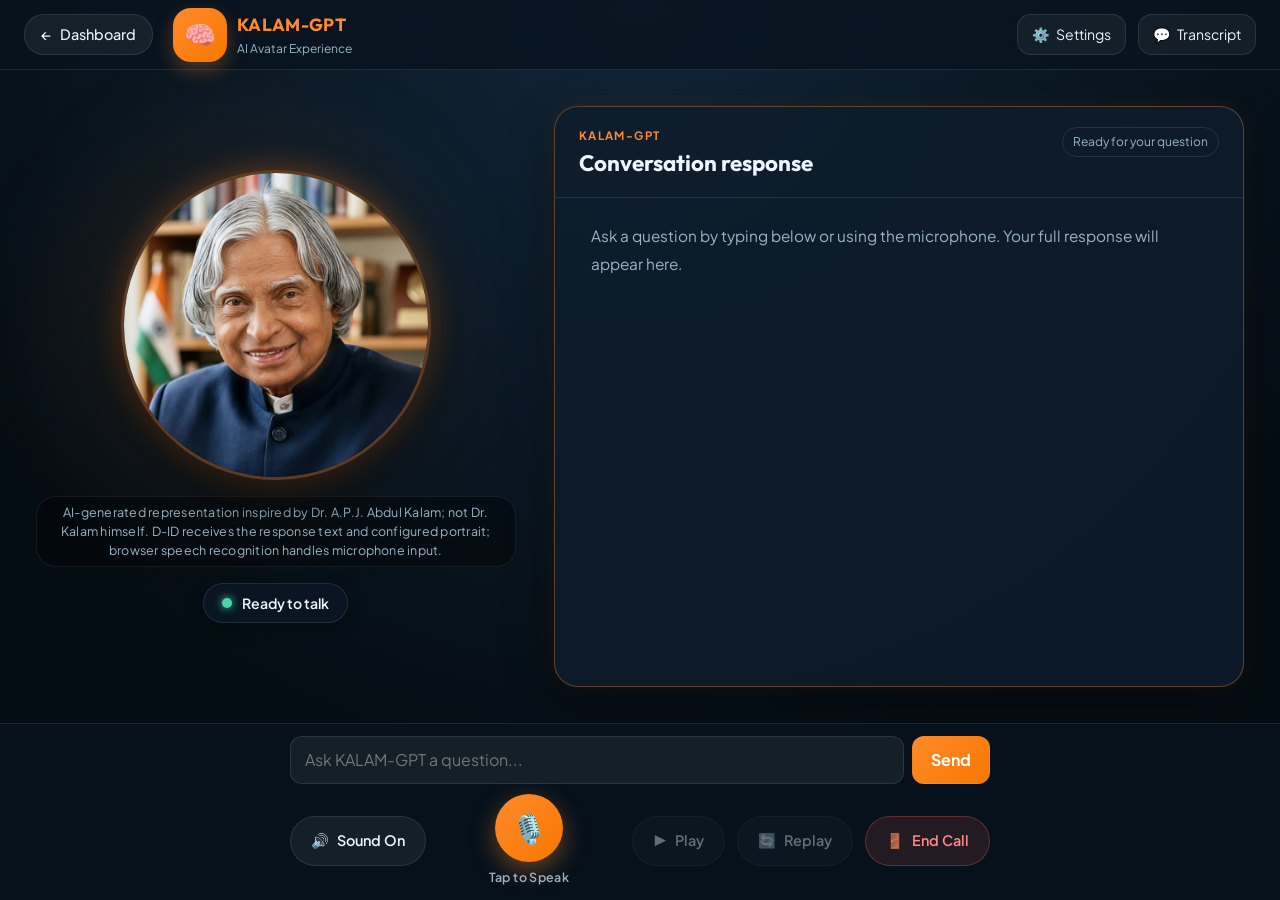
==== templates/avatar.html @ 5310a504 "added Avatar feature" ====
<!DOCTYPE html>
<html lang="en">
<head>
    <meta charset="UTF-8" />
    <meta name="viewport" content="width=device-width, initial-scale=1.0, maximum-scale=1.0, user-scalable=no" />
    <title>KALAM-GPT | AI Avatar</title>
    <link rel="stylesheet" href="/static/style.css" />
    <link rel="stylesheet" href="/static/avatar.css" />
    <link rel="preconnect" href="https://fonts.googleapis.com">
    <link rel="preconnect" href="https://fonts.gstatic.com" crossorigin>
    <link href="https://fonts.googleapis.com/css2?family=Outfit:wght@400;500;600;700;800&family=Plus+Jakarta+Sans:wght@400;500;600;700&display=swap" rel="stylesheet">
</head>
<body class="avatar-page-body">
    <div class="avatar-viewport">

        <!-- TOP BAR NAVIGATION -->
        <header class="avatar-topbar">
            <div class="topbar-left">
                <a href="/chat" class="exit-btn" id="exitAvatarBtn" title="Return to Dashboard">
                    <span class="exit-icon">←</span>
                    <span class="exit-text">Dashboard</span>
                </a>
                <div class="brand-badge">
                    <span class="brand-icon">🧠</span>
                    <div class="brand-info">
                        <span class="brand-name">KALAM-GPT</span>
                        <span class="brand-sub">AI Avatar Experience</span>
                    </div>
                </div>
            </div>

            <div class="topbar-right">
                <div class="audio-settings-dropdown">
                    <button class="icon-btn" id="settingsToggleBtn" title="Voice & Sound Settings" type="button">
                        ⚙️ <span class="btn-label">Settings</span>
                    </button>
                    <div class="settings-popover hidden" id="settingsPopover">
                        <h4>Voice & Audio Settings</h4>
                        <div class="setting-item">
                            <label for="voiceSelect">Synthetic Indian-English voice:</label>
                            <select id="voiceSelect" class="setting-select">
                                <option value="en-IN-PrabhatNeural">Prabhat · masculine</option>
                                <option value="en-IN-NeerjaNeural">Neerja · feminine</option>
                            </select>
                        </div>
                        <div class="setting-item">
                            <label for="speechRate">Speaking Speed: <span id="rateVal">0.9x</span></label>
                            <input type="range" id="speechRate" min="0.7" max="1.2" step="0.05" value="0.9" />
                        </div>
                        <p class="voice-note">Synthetic Microsoft neural voices. This is not an authentic recording or voice clone.</p>
                    </div>
                </div>
                <button class="icon-btn" id="transcriptToggleBtn" type="button" title="Toggle Live Transcript">
                    💬 <span class="btn-label">Transcript</span>
                </button>
            </div>
        </header>

        <!-- AVATAR AND RESPONSE PANELS -->
        <main class="avatar-stage">
            <div class="ambient-glow" id="ambientGlow"></div>

            <section class="avatar-column" aria-label="AI avatar and playback controls">
                <div class="avatar-wrapper" id="avatarWrapper">
                    <div class="avatar-ring-container">
                        <div class="avatar-pulse-ring ring-1"></div>
                        <div class="avatar-pulse-ring ring-2"></div>
                        <div class="avatar-pulse-ring ring-3"></div>
                    </div>

                    <div class="avatar-portrait-frame" id="avatarFrame">
                        <img src="/static/images/avatar_kalam.jpeg" alt="AI-generated representation inspired by Dr. A.P.J. Abdul Kalam" id="avatarImg" class="avatar-image" />
                        <video id="avatarIdleVideo" class="avatar-video" playsinline preload="none" loop muted hidden poster="/static/images/avatar_kalam.jpeg" data-idle-video-url="{{ idle_video_url }}"></video>
                        <video id="avatarVideo" class="avatar-video" playsinline preload="none" hidden aria-label="AI-generated talking avatar video"></video>
                    </div>

                    <div class="avatar-disclaimer">
                        <span>AI-generated representation inspired by Dr. A.P.J. Abdul Kalam; not Dr. Kalam himself. D-ID receives the response text and configured portrait; browser speech recognition handles microphone input.</span>
                    </div>
                </div>

                <div class="status-chip avatar-status" id="avatarStatusChip">
                    <span class="status-dot idle"></span>
                    <span class="status-text" id="statusText" aria-live="polite">Ready to talk</span>
                </div>
            </section>

            <section class="response-panel" aria-labelledby="responseHeading">
                <header class="response-header">
                    <div>
                        <span class="response-eyebrow">KALAM-GPT</span>
                        <h1 id="responseHeading">Conversation response</h1>
                    </div>
                    <span class="response-state" id="responseState" aria-live="polite">Ready for your question</span>
                </header>
                <div class="response-content" id="responseContent" tabindex="0" aria-label="Latest KALAM-GPT response">
                    <p class="response-placeholder" id="responsePlaceholder">Ask a question by typing below or using the microphone. Your full response will appear here.</p>
                    <div class="response-copy" id="responseText" hidden></div>
                </div>
                <div class="subtitle-overlay hidden" id="subtitleOverlay" role="status">
                    <div class="subtitle-box" id="subtitleBox"></div>
                </div>
            </section>

            <!-- LIVE TRANSCRIPT PANEL (Collapsible) -->
            <aside class="transcript-panel hidden" id="transcriptPanel">
                <div class="transcript-header">
                    <h3>Conversation Transcript</h3>
                    <button class="close-panel-btn" id="closeTranscriptBtn" type="button">✕</button>
                </div>
                <div class="transcript-body" id="transcriptBody">
                    <div class="transcript-empty" id="transcriptEmpty">
                        <p>Type or speak to KALAM-GPT. Replies are generated by its existing knowledge-grounded assistant.</p>
                    </div>
                </div>
            </aside>

        </main>

        <!-- BOTTOM CONTROLS BAR -->
        <footer class="avatar-controls">
            <form class="avatar-text-form" id="avatarTextForm">
                <label class="visually-hidden" for="avatarTextInput">Type a message for KALAM-GPT</label>
                <input id="avatarTextInput" type="text" maxlength="5000" autocomplete="off" placeholder="Ask KALAM-GPT a question..." />
                <button class="avatar-text-send" id="avatarTextSendBtn" type="submit">Send</button>
            </form>
            <div class="controls-inner">

                <!-- Left control item -->
                <button class="ctrl-btn secondary" id="muteAudioBtn" type="button" title="Mute/Unmute Audio">
                    <span class="ctrl-icon" id="muteIcon">🔊</span>
                    <span class="ctrl-text" id="muteText">Sound On</span>
                </button>

                <!-- Center Microphone CTA -->
                <div class="mic-cta-wrap">
                    <button class="mic-main-btn" id="avatarMicBtn" type="button" aria-label="Toggle Microphone Listening">
                        <div class="mic-icon-inner" id="micIconInner">🎙️</div>
                        <div class="mic-ripple"></div>
                    </button>
                    <span class="mic-hint" id="micHint">Tap to Speak</span>
                </div>

                <!-- Right control items -->
                <div class="right-ctrls">
                    <button class="ctrl-btn secondary" id="playPauseBtn" type="button" title="Pause or resume the avatar" disabled>
                        <span class="ctrl-icon" id="playPauseIcon">▶</span>
                        <span class="ctrl-text" id="playPauseText">Play</span>
                    </button>
                    <button class="ctrl-btn secondary" id="replayBtn" type="button" title="Replay Last Answer" disabled>
                        <span class="ctrl-icon">🔄</span>
                        <span class="ctrl-text">Replay</span>
                    </button>
                    <button class="ctrl-btn danger" id="endSessionBtn" type="button" title="End Conversation">
                        <span class="ctrl-icon">🚪</span>
                        <span class="ctrl-text">End Call</span>
                    </button>
                </div>

            </div>
        </footer>

    </div>

    <script src="/static/avatar.js"></script>
</body>
</html>
---- static/style.css ----
:root {
    --bg: #08141f;
    --panel: rgba(12, 23, 31, 0.96);
    --panel-soft: #122735;
    --surface: #0d1f2d;
    --surface-strong: #163448;
    --white: #edf6ff;
    --muted: #9bb4c5;
    --line: rgba(255, 255, 255, 0.09);
    --brand: #ff8a2c;
    --brand-dark: #f77700;
    --brand-soft: rgba(255, 138, 44, 0.14);
    --success: #48d5a9;
    --danger: #ff5d5d;
    --shadow: 0 18px 40px rgba(0, 0, 0, 0.32);
    --font-heading: 'Outfit', 'Segoe UI', Tahoma, sans-serif;
    --font-body: 'Inter', 'Segoe UI', Tahoma, sans-serif;
}

* {
    box-sizing: border-box;
    margin: 0;
    padding: 0;
}

html {
    scroll-behavior: smooth;
}

body {
    min-height: 100vh;
    background: radial-gradient(circle at top, #102333, var(--bg) 45%);
    color: var(--white);
    font-family: var(--font-body);
    line-height: 1.6;
}

button, input, textarea {
    font: inherit;
}

button {
    cursor: pointer;
}

.hidden {
    display: none !important;
}

/* ============================================================
   AUTH PAGES (LOGIN, SIGNUP, OTP)
   ============================================================ */
.auth-page {
    display: grid;
    place-items: center;
    min-height: 100vh;
    padding: 32px 16px;
    background: radial-gradient(circle at center, #102538 0%, var(--bg) 70%);
}

.auth-card {
    width: min(100%, 450px);
    background: rgba(10, 18, 25, 0.9);
    border: 1px solid var(--line);
    border-radius: 28px;
    padding: 32px;
    box-shadow: var(--shadow);
    backdrop-filter: blur(12px);
}

.otp-card {
    width: min(100%, 480px);
}

.brand-wrap {
    display: flex;
    align-items: center;
    gap: 16px;
    margin-bottom: 24px;
}

.brand-icon {
    display: grid;
    place-items: center;
    width: 54px;
    height: 54px;
    border-radius: 18px;
    background: linear-gradient(135deg, var(--brand), var(--brand-dark));
    font-size: 1.8rem;
    box-shadow: 0 8px 20px rgba(255, 138, 44, 0.3);
}

.brand-wrap h1 {
    margin: 0;
    font-family: var(--font-heading);
    font-size: 1.75rem;
    font-weight: 700;
}

.brand-wrap p {
    margin: 4px 0 0;
    color: var(--muted);
    font-size: 0.9rem;
}

.target-email {
    margin-top: 6px;
    color: var(--brand);
    font-weight: 600;
    font-size: 0.95rem;
    word-break: break-all;
}

.auth-form {
    display: flex;
    flex-direction: column;
    gap: 16px;
}

.auth-form label {
    display: flex;
    flex-direction: column;
    gap: 8px;
    color: var(--muted);
    font-size: 0.9rem;
}

.auth-form input[type="text"],
.auth-form input[type="email"],
.auth-form input[type="password"] {
    border: 1px solid var(--line);
    background: rgba(255, 255, 255, 0.03);
    border-radius: 14px;
    min-height: 48px;
    padding: 12px 16px;
    color: var(--white);
    outline: none;
    transition: border-color 0.2s;
}

.auth-form input:focus {
    border-color: var(--brand);
}

.primary-btn, .ghost-btn, .tap-chat-btn, .mic-btn, .primary-pill-btn, .ghost-pill-btn {
    border: none;
    border-radius: 14px;
    transition: transform 0.2s ease, filter 0.2s ease, background 0.2s ease;
}

.primary-btn {
    min-height: 50px;
    background: linear-gradient(135deg, var(--brand), var(--brand-dark));
    color: white;
    font-weight: 700;
    padding: 0 20px;
    font-size: 1rem;
    box-shadow: 0 6px 18px rgba(255, 138, 44, 0.25);
}

.primary-btn:hover:not(:disabled) {
    transform: translateY(-1px);
    filter: brightness(1.05);
}

.primary-btn:disabled {
    opacity: 0.6;
    cursor: not-allowed;
}

.ghost-btn {
    background: rgba(255, 255, 255, 0.04);
    color: var(--white);
    padding: 10px 14px;
    border: 1px solid var(--line);
}

.ghost-btn:hover {
    background: rgba(255, 255, 255, 0.08);
}

.remember-row {
    display: flex;
    align-items: center;
    justify-content: space-between;
}

.checkbox-row {
    display: flex;
    align-items: center;
    gap: 8px;
    color: var(--muted);
    flex-direction: row !important;
}

.form-message {
    min-height: 22px;
    margin: 8px 0;
    font-size: 0.9rem;
    text-align: center;
}

.form-message.error {
    color: #ff8a8a;
}

.form-message.success {
    color: var(--success);
}

.auth-link {
    color: var(--muted);
    margin-top: 20px;
    text-align: center;
    font-size: 0.92rem;
}

.auth-link a {
    color: #ffbe82;
    text-decoration: none;
}

/* OTP 6-Box Row */
.otp-inputs-row {
    display: flex;
    justify-content: space-between;
    gap: 10px;
    margin: 12px 0 6px;
}

.otp-box {
    width: 52px;
    height: 60px;
    text-align: center;
    font-size: 1.6rem;
    font-weight: 800;
    border-radius: 14px;
    border: 1px solid rgba(255, 138, 44, 0.35);
    background: rgba(5, 14, 20, 0.9);
    color: var(--white);
    outline: none;
    transition: all 0.2s ease;
}

.otp-box:focus {
    border-color: var(--brand);
    box-shadow: 0 0 12px rgba(255, 138, 44, 0.4);
    transform: scale(1.04);
}

.otp-timer-wrap {
    text-align: center;
    font-size: 0.9rem;
    color: var(--muted);
    margin-top: 4px;
}

.otp-timer-wrap strong {
    color: var(--brand);
    font-family: monospace;
    font-size: 1.05rem;
}

.resend-row {
    display: flex;
    align-items: center;
    justify-content: center;
    gap: 10px;
    font-size: 0.88rem;
    color: var(--muted);
    margin-top: 8px;
}

.resend-btn {
    padding: 6px 12px;
    border-radius: 10px;
    font-size: 0.85rem;
}


/* ============================================================
   CHAT APPLICATION LAYOUT (FIXED VIEWPORT 100vh)
   ============================================================ */
.dashboard-page {
    padding: 16px;
    height: 100vh;
    overflow: hidden;
}

.app-shell {
    display: grid;
    grid-template-columns: 320px minmax(0, 1fr);
    height: calc(100vh - 32px);
    max-width: 1600px;
    margin: 0 auto;
    border-radius: 24px;
    overflow: hidden;
    background: rgba(5, 14, 20, 0.92);
    border: 1px solid var(--line);
    box-shadow: var(--shadow);
}

.sidebar {
    background: linear-gradient(180deg, rgba(13, 25, 35, 1), rgba(10, 18, 24, 1));
    border-right: 1px solid var(--line);
    display: flex;
    flex-direction: column;
    padding: 20px 16px 16px;
    height: 100%;
    overflow: hidden;
}

.brand-row {
    display: flex;
    align-items: center;
    gap: 12px;
    padding: 4px 4px 18px;
}

.brand-row h2 {
    margin: 0;
    font-family: var(--font-heading);
    font-size: 1.25rem;
}

.tap-chat-btn {
    background: linear-gradient(135deg, var(--brand), var(--brand-dark));
    color: white;
    padding: 14px 16px;
    margin-bottom: 10px;
    font-weight: 700;
    font-size: 1rem;
    box-shadow: 0 4px 14px rgba(255, 138, 44, 0.2);
}

.new-chat-btn {
    margin-bottom: 16px;
    width: 100%;
}

.search-box {
    margin-bottom: 14px;
}

.search-box input {
    width: 100%;
    min-height: 42px;
    border-radius: 12px;
    border: 1px solid var(--line);
    background: rgba(255, 255, 255, 0.03);
    color: var(--white);
    padding: 0 14px;
}

.conversation-list {
    flex: 1;
    overflow-y: auto;
    display: flex;
    flex-direction: column;
    gap: 8px;
    padding-right: 4px;
}

.conversation-item {
    display: flex;
    align-items: center;
    justify-content: space-between;
    gap: 8px;
    width: 100%;
    background: rgba(255, 255, 255, 0.02);
    border: 1px solid transparent;
    color: var(--white);
    border-radius: 12px;
    padding: 10px 12px;
    text-align: left;
    transition: background 0.2s, border-color 0.2s;
}

.conversation-item:hover {
    background: rgba(255, 255, 255, 0.05);
}

.conversation-item.active {
    background: var(--brand-soft);
    border-color: rgba(255, 138, 44, 0.35);
}

.conversation-title {
    white-space: nowrap;
    overflow: hidden;
    text-overflow: ellipsis;
    flex: 1;
    font-weight: 500;
    font-size: 0.92rem;
    background: transparent;
    border: none;
    color: var(--white);
    text-align: left;
}

.conversation-menu {
    background: transparent;
    border: 0;
    color: var(--muted);
    font-size: 1.2rem;
    padding: 2px 6px;
}

.sidebar-footer {
    border-top: 1px solid var(--line);
    padding-top: 14px;
    margin-top: 10px;
    display: flex;
    flex-direction: column;
    gap: 10px;
}

.user-chip {
    padding: 10px 12px;
    border-radius: 12px;
    background: rgba(255, 255, 255, 0.03);
    color: var(--muted);
    font-size: 0.88rem;
}

/* Main Chat Panel */
.chat-panel {
    display: flex;
    flex-direction: column;
    height: 100%;
    min-width: 0;
    background: rgba(12, 18, 23, 0.85);
    position: relative;
    overflow: hidden;
}

.chat-header {
    flex-shrink: 0;
    display: flex;
    align-items: center;
    justify-content: space-between;
    gap: 16px;
    padding: 20px 24px 16px;
    border-bottom: 1px solid var(--line);
    background: rgba(8, 14, 20, 0.6);
}

.eyebrow {
    color: var(--brand);
    text-transform: uppercase;
    letter-spacing: 0.1em;
    font-size: 0.75rem;
    font-weight: 700;
    margin-bottom: 4px;
}

.chat-header h1 {
    margin: 0;
    font-family: var(--font-heading);
    font-size: clamp(1.2rem, 1.8vw, 1.5rem);
    font-weight: 700;
}

/* Chat Scrollable Window */
.chat-window {
    flex: 1;
    overflow-y: auto;
    padding: 24px;
    display: flex;
    flex-direction: column;
    gap: 20px;
    scroll-behavior: smooth;
}

.message-row {
    display: flex;
    align-items: flex-start;
    gap: 12px;
    max-width: 100%;
}

.message-row.user {
    justify-content: flex-end;
}

.message-row.assistant {
    justify-content: flex-start;
}

.message-avatar {
    width: 36px;
    height: 36px;
    display: grid;
    place-items: center;
    border-radius: 50%;
    background: rgba(255, 138, 44, 0.14);
    border: 1px solid rgba(255, 138, 44, 0.35);
    flex-shrink: 0;
    font-size: 1.1rem;
}

.message-row.user .message-avatar {
    background: rgba(72, 213, 169, 0.14);
    border-color: rgba(72, 213, 169, 0.35);
}

/* User Message Bubble */
.user-bubble {
    max-width: min(80%, 700px);
    padding: 14px 18px;
    border-radius: 20px;
    border-bottom-right-radius: 6px;
    background: linear-gradient(135deg, var(--brand), var(--brand-dark));
    color: white;
    line-height: 1.6;
    font-size: 0.98rem;
    white-space: pre-wrap;
    word-break: break-word;
    box-shadow: 0 4px 12px rgba(255, 138, 44, 0.2);
}

/* Assistant AI Card UI */
.assistant-card {
    max-width: min(88%, 850px);
    width: 100%;
    background: rgba(15, 26, 36, 0.95);
    border: 1px solid rgba(255, 138, 44, 0.25);
    border-radius: 20px;
    border-bottom-left-radius: 6px;
    box-shadow: 0 10px 30px rgba(0, 0, 0, 0.3);
    overflow: hidden;
}

.ai-card-header {
    display: flex;
    align-items: center;
    gap: 10px;
    padding: 12px 18px;
    background: rgba(255, 138, 44, 0.08);
    border-bottom: 1px solid rgba(255, 138, 44, 0.15);
}

.ai-card-icon {
    font-size: 1.2rem;
}

.ai-card-name {
    font-family: var(--font-heading);
    font-weight: 700;
    color: var(--brand);
    font-size: 0.95rem;
}

.ai-card-body {
    padding: 20px;
    color: var(--white);
    font-size: 0.98rem;
    line-height: 1.7;
    word-break: break-word;
}

.ai-card-footer {
    padding: 10px 18px;
    background: rgba(0, 0, 0, 0.2);
    border-top: 1px solid var(--line);
}

.ai-badge {
    font-size: 0.78rem;
    color: var(--muted);
    letter-spacing: 0.04em;
}

/* ============================================================
   MARKDOWN RESPONSE ELEMENT STYLING
   ============================================================ */
.ai-card-body p {
    margin-bottom: 14px;
}

.ai-card-body p:last-child {
    margin-bottom: 0;
}

.ai-card-body h1, .ai-card-body h2, .ai-card-body h3, .ai-card-body h4 {
    font-family: var(--font-heading);
    color: #ffffff;
    margin: 18px 0 10px;
    font-weight: 700;
    line-height: 1.3;
}

.ai-card-body h1 { font-size: 1.4rem; border-bottom: 1px solid var(--line); padding-bottom: 6px; }
.ai-card-body h2 { font-size: 1.25rem; color: #ffe6d1; }
.ai-card-body h3 { font-size: 1.1rem; color: #ffbe82; }
.ai-card-body h4 { font-size: 1.0rem; }

.ai-card-body ul, .ai-card-body ol {
    margin: 12px 0 16px 24px;
}

.ai-card-body li {
    margin-bottom: 6px;
}

.ai-card-body blockquote {
    border-left: 4px solid var(--brand);
    background: rgba(255, 138, 44, 0.06);
    padding: 12px 16px;
    margin: 14px 0;
    border-radius: 0 10px 10px 0;
    color: #ffe0c2;
    font-style: italic;
}

.ai-card-body code {
    background: rgba(255, 255, 255, 0.08);
    color: #ffb573;
    padding: 2px 6px;
    border-radius: 6px;
    font-family: monospace;
    font-size: 0.9em;
}

.code-block-wrap {
    margin: 16px 0;
    border-radius: 12px;
    overflow: hidden;
    border: 1px solid var(--line);
    background: #050e15;
}

.code-header {
    background: rgba(255, 255, 255, 0.05);
    padding: 6px 14px;
    font-size: 0.78rem;
    color: var(--muted);
    text-transform: uppercase;
    border-bottom: 1px solid var(--line);
}

.code-block-wrap pre {
    margin: 0;
    padding: 14px;
    overflow-x: auto;
}

.code-block-wrap code {
    background: transparent;
    padding: 0;
    color: #edf6ff;
}

.ai-card-body hr {
    border: 0;
    height: 1px;
    background: var(--line);
    margin: 20px 0;
}

/* Markdown Tables & Responsiveness */
.table-container {
    width: 100%;
    overflow-x: auto;
    margin: 16px 0;
    border-radius: 12px;
    border: 1px solid rgba(255, 138, 44, 0.25);
    background: rgba(8, 16, 24, 0.9);
}

.md-table {
    width: 100%;
    border-collapse: collapse;
    text-align: left;
    font-size: 0.92rem;
    min-width: 480px;
}

.md-table th, .md-table td {
    padding: 12px 16px;
    border-bottom: 1px solid var(--line);
}

.md-table th {
    background: rgba(255, 138, 44, 0.12);
    color: var(--brand);
    font-family: var(--font-heading);
    font-weight: 700;
}

.md-table tr:last-child td {
    border-bottom: none;
}

.md-table tr:nth-child(even) {
    background: rgba(255, 255, 255, 0.02);
}

/* Empty State */
.empty-state {
    display: grid;
    place-items: center;
    text-align: center;
    padding: 40px 24px;
    color: var(--muted);
}

.empty-state h2 {
    margin: 0 0 10px;
    font-family: var(--font-heading);
    font-size: clamp(1.8rem, 2.5vw, 2.4rem);
    color: var(--white);
}

.empty-state p {
    margin: 0;
    max-width: 640px;
    line-height: 1.7;
}

.suggestion-grid {
    margin-top: 30px;
    display: grid;
    grid-template-columns: repeat(2, minmax(220px, 1fr));
    gap: 14px;
    width: min(100%, 720px);
}

.suggestion-card {
    border: 1px solid var(--line);
    background: rgba(255, 255, 255, 0.03);
    border-radius: 16px;
    color: var(--white);
    padding: 16px 18px;
    text-align: left;
    transition: transform 0.2s, border-color 0.2s, background 0.2s;
}

.suggestion-card:hover {
    transform: translateY(-2px);
    border-color: rgba(255, 138, 44, 0.4);
    background: rgba(255, 138, 44, 0.06);
}

.typing-indicator {
    display: flex;
    align-items: center;
    gap: 12px;
    padding: 0 24px 10px;
}

.typing-indicator .bubble {
    display: flex;
    align-items: center;
    gap: 7px;
    background: rgba(255, 255, 255, 0.04);
    border: 1px solid rgba(255, 255, 255, 0.08);
    border-radius: 18px;
    padding: 12px 16px;
}

.dot {
    width: 8px;
    height: 8px;
    border-radius: 50%;
    background: var(--brand);
    animation: pulse 1.2s infinite ease-in-out;
}

.dot:nth-child(2) { animation-delay: 0.15s; }
.dot:nth-child(3) { animation-delay: 0.3s; }

@keyframes pulse {
    0%, 80%, 100% { transform: scale(0.8); opacity: 0.4; }
    40% { transform: scale(1.1); opacity: 1; }
}

.thinking-label {
    color: var(--muted);
    font-size: 0.88rem;
}

/* Composer Fixed at Bottom */
.composer {
    flex-shrink: 0;
    display: flex;
    gap: 12px;
    align-items: center;
    padding: 16px 24px 20px;
    border-top: 1px solid var(--line);
    background: rgba(8, 15, 21, 0.95);
    position: sticky;
    bottom: 0;
    z-index: 10;
}

.mic-btn {
    min-width: 50px;
    min-height: 50px;
    background: rgba(255, 255, 255, 0.04);
    color: var(--white);
    border: 1px solid var(--line);
    font-size: 1.3rem;
}

.mic-btn.listening {
    background: rgba(255, 93, 93, 0.15);
    border-color: rgba(255, 93, 93, 0.5);
    color: #ff9d9d;
    animation: pulseMic 1.2s infinite;
}

@keyframes pulseMic {
    0%, 100% { transform: scale(1); }
    50% { transform: scale(1.06); }
}

.composer input {
    flex: 1;
    min-height: 50px;
    border-radius: 16px;
    border: 1px solid rgba(255, 138, 44, 0.4);
    background: rgba(255, 255, 255, 0.03);
    padding: 12px 18px;
    color: var(--white);
    outline: none;
    transition: border-color 0.2s;
}

.composer input:focus {
    border-color: var(--brand);
    box-shadow: 0 0 12px rgba(255, 138, 44, 0.25);
}

.composer .primary-btn {
    width: 120px;
    border-radius: 16px;
}

/* Sidebar Meet AI Avatar Button */
.meet-avatar-btn-sidebar {
    display: flex;
    align-items: center;
    justify-content: center;
    gap: 8px;
    width: 100%;
    padding: 12px 16px;
    margin-bottom: 12px;
    border-radius: 14px;
    background: linear-gradient(135deg, rgba(255, 138, 44, 0.25) 0%, rgba(247, 119, 0, 0.15) 100%);
    border: 1px solid rgba(255, 138, 44, 0.5);
    color: var(--white);
    font-family: var(--font-heading);
    font-weight: 700;
    font-size: 0.95rem;
    text-decoration: none;
    box-shadow: 0 4px 15px rgba(255, 138, 44, 0.2);
    transition: all 0.25s cubic-bezier(0.175, 0.885, 0.32, 1.275);
}

.meet-avatar-btn-sidebar:hover {
    transform: translateY(-2px);
    background: linear-gradient(135deg, var(--brand) 0%, var(--brand-dark) 100%);
    box-shadow: 0 8px 20px rgba(255, 138, 44, 0.4);
    color: white;
}

.avatar-sparkle {
    font-size: 1.1rem;
    animation: sparkleGlow 1.5s infinite alternate;
}

@keyframes sparkleGlow {
    from { transform: scale(1); opacity: 0.8; }
    to { transform: scale(1.25); opacity: 1; }
}

/* Header Avatar Link */
.header-actions {
    display: flex;
    align-items: center;
    gap: 12px;
}

.avatar-header-link {
    display: inline-flex;
    align-items: center;
    gap: 8px;
    padding: 8px 16px;
    border-radius: 20px;
    background: rgba(255, 138, 44, 0.15);
    border: 1px solid rgba(255, 138, 44, 0.4);
    color: var(--brand);
    font-weight: 600;
    font-size: 0.88rem;
    text-decoration: none;
    transition: all 0.2s ease;
}

.avatar-header-link:hover {
    background: var(--brand);
    color: white;
    box-shadow: 0 4px 14px rgba(255, 138, 44, 0.3);
}

.live-dot {
    width: 8px;
    height: 8px;
    border-radius: 50%;
    background: #48d5a9;
    box-shadow: 0 0 8px #48d5a9;
    animation: livePulse 1.2s infinite;
}

@keyframes livePulse {
    0%, 100% { opacity: 1; transform: scale(1); }
    50% { opacity: 0.4; transform: scale(1.3); }
}

/* Dashboard Avatar Hero Banner Card */
.avatar-hero-card {
    display: flex;
    align-items: center;
    justify-content: space-between;
    width: min(100%, 720px);
    margin-bottom: 32px;
    padding: 24px 28px;
    border-radius: 24px;
    background: linear-gradient(135deg, rgba(16, 37, 56, 0.9) 0%, rgba(8, 19, 30, 0.95) 100%);
    border: 1px solid rgba(255, 138, 44, 0.35);
    box-shadow: 0 12px 35px rgba(0, 0, 0, 0.4), 0 0 25px rgba(255, 138, 44, 0.12);
    text-align: left;
    position: relative;
    overflow: hidden;
}

.avatar-hero-content {
    flex: 1;
    display: flex;
    flex-direction: column;
    align-items: flex-start;
    gap: 8px;
}

.hero-badge {
    font-size: 0.72rem;
    font-weight: 800;
    letter-spacing: 0.12em;
    color: var(--brand);
    background: rgba(255, 138, 44, 0.12);
    border: 1px solid rgba(255, 138, 44, 0.3);
    padding: 4px 10px;
    border-radius: 12px;
}

.avatar-hero-content h2 {
    font-family: var(--font-heading);
    font-size: 1.5rem;
    font-weight: 700;
    color: var(--white);
    margin: 4px 0 0;
}

.avatar-hero-content p {
    font-size: 0.9rem;
    color: var(--muted);
    margin: 0 0 12px;
    line-height: 1.5;
}

.avatar-launch-btn {
    display: inline-flex;
    align-items: center;
    gap: 10px;
    padding: 12px 24px;
    border-radius: 30px;
    background: linear-gradient(135deg, var(--brand) 0%, #f77700 100%);
    color: white;
    font-weight: 700;
    font-size: 0.95rem;
    text-decoration: none;
    box-shadow: 0 6px 20px rgba(255, 138, 44, 0.35);
    transition: all 0.25s ease;
}

.avatar-launch-btn:hover {
    transform: translateY(-2px) scale(1.03);
    box-shadow: 0 10px 28px rgba(255, 138, 44, 0.5);
}

.avatar-hero-visual {
    margin-left: 20px;
    flex-shrink: 0;
}

.hero-avatar-img {
    width: 105px;
    height: 105px;
    border-radius: 50%;
    object-fit: cover;
    border: 3px solid rgba(255, 138, 44, 0.6);
    box-shadow: 0 6px 20px rgba(0, 0, 0, 0.5), 0 0 18px rgba(255, 138, 44, 0.3);
}

@media (max-width: 640px) {
    .avatar-hero-card {
        flex-direction: column-reverse;
        text-align: center;
        align-items: center;
        gap: 16px;
    }
    .avatar-hero-content {
        align-items: center;
    }
    .avatar-hero-visual {
        margin-left: 0;
    }
}


/* ============================================================
   DR. A.P.J. ABDUL KALAM PUBLIC LANDING EXPERIENCE
   ============================================================ */
.landing-page {
    background: var(--bg);
    overflow-x: hidden;
}

/* Preloader */
.loader-overlay {
    position: fixed;
    inset: 0;
    background: var(--bg);
    z-index: 9999;
    display: flex;
    align-items: center;
    justify-content: center;
    transition: opacity 0.6s ease;
}

.loader-overlay.hide {
    opacity: 0;
    pointer-events: none;
}

.loader-content {
    text-align: center;
    display: flex;
    flex-direction: column;
    align-items: center;
    gap: 16px;
}

.loader-logo {
    font-size: 3.5rem;
    animation: loaderPulse 1.6s ease-in-out infinite;
}

@keyframes loaderPulse {
    0%, 100% { transform: scale(1); opacity: 1; }
    50% { transform: scale(1.1); opacity: 0.6; }
}

.loader-title {
    font-family: var(--font-heading);
    font-weight: 800;
    letter-spacing: 0.15em;
    color: var(--brand);
    font-size: 1.1rem;
}

.loader-subtitle {
    color: var(--muted);
    font-size: 0.88rem;
}

.loader-bar-wrap {
    width: 180px;
    height: 3px;
    background: rgba(255, 255, 255, 0.1);
    border-radius: 3px;
    overflow: hidden;
}

.loader-bar-inner {
    height: 100%;
    background: var(--brand);
    animation: barSlide 1.5s ease-in-out infinite;
}

@keyframes barSlide {
    0% { width: 0; margin-left: 0; }
    50% { width: 60%; margin-left: 20%; }
    100% { width: 0; margin-left: 100%; }
}

/* Landing Navigation */
.landing-nav {
    position: fixed;
    top: 0;
    left: 0;
    right: 0;
    height: 72px;
    display: flex;
    align-items: center;
    justify-content: space-between;
    padding: 0 min(5vw, 64px);
    background: rgba(8, 20, 31, 0.85);
    backdrop-filter: blur(16px);
    border-bottom: 1px solid var(--line);
    z-index: 500;
}

.nav-brand {
    display: flex;
    align-items: center;
    gap: 10px;
    text-decoration: none;
    color: var(--white);
}

.brand-icon-sm {
    font-size: 1.5rem;
}

.brand-title {
    font-family: var(--font-heading);
    font-weight: 800;
    font-size: 1.25rem;
    letter-spacing: 0.05em;
}

.nav-links {
    display: flex;
    gap: 24px;
}

.nav-links a {
    color: var(--muted);
    text-decoration: none;
    font-size: 0.9rem;
    font-weight: 500;
    transition: color 0.2s;
}

.nav-links a:hover {
    color: var(--brand);
}

.nav-actions {
    display: flex;
    gap: 12px;
}

.primary-pill-btn, .ghost-pill-btn {
    padding: 9px 20px;
    border-radius: 999px;
    font-size: 0.88rem;
    font-weight: 600;
    text-decoration: none;
    display: inline-flex;
    align-items: center;
    justify-content: center;
    transition: transform 0.2s, background 0.2s, color 0.2s;
}

.primary-pill-btn {
    background: linear-gradient(135deg, var(--brand), var(--brand-dark));
    color: white;
    box-shadow: 0 4px 14px rgba(255, 138, 44, 0.3);
}

.primary-pill-btn:hover {
    transform: translateY(-1px);
    filter: brightness(1.08);
}

.ghost-pill-btn {
    border: 1.5px solid rgba(255, 255, 255, 0.2);
    color: var(--white);
    background: transparent;
}

.ghost-pill-btn:hover {
    border-color: var(--brand);
    color: var(--brand);
}

/* Hero Section */
.hero-section {
    min-height: 100vh;
    padding: 130px 24px 80px;
    display: flex;
    flex-direction: column;
    align-items: center;
    justify-content: center;
    text-align: center;
    position: relative;
    background: radial-gradient(circle at center, rgba(255, 138, 44, 0.08) 0%, transparent 60%);
}

.hero-badge {
    padding: 6px 16px;
    border-radius: 999px;
    border: 1px solid rgba(255, 138, 44, 0.35);
    background: rgba(255, 138, 44, 0.1);
    color: var(--brand);
    font-size: 0.78rem;
    font-weight: 700;
    letter-spacing: 0.12em;
    margin-bottom: 24px;
}

.hero-title {
    font-family: var(--font-heading);
    font-size: clamp(2.6rem, 6.5vw, 5.5rem);
    font-weight: 900;
    letter-spacing: -0.02em;
    line-height: 1.05;
    margin-bottom: 20px;
    background: linear-gradient(180deg, #ffffff 30%, #ffd0a6 100%);
    -webkit-background-clip: text;
    -webkit-text-fill-color: transparent;
}

.hero-quote-subtitle {
    max-width: 780px;
    font-size: clamp(1.05rem, 1.8vw, 1.35rem);
    color: var(--muted);
    line-height: 1.6;
    margin-bottom: 36px;
}

.hero-cta-group {
    display: flex;
    gap: 16px;
    margin-bottom: 48px;
}

.hero-btn {
    padding: 14px 28px;
    font-size: 1rem;
}

/* Hotspot Pills */
.hotspot-pills-row {
    display: flex;
    flex-wrap: wrap;
    justify-content: center;
    gap: 10px;
    max-width: 900px;
}

.hotspot-pill {
    padding: 8px 18px;
    border-radius: 999px;
    border: 1px solid var(--line);
    background: rgba(255, 255, 255, 0.03);
    color: var(--white);
    text-decoration: none;
    font-size: 0.82rem;
    font-weight: 500;
    transition: all 0.2s ease;
}

.hotspot-pill:hover {
    background: var(--brand);
    border-color: var(--brand);
    color: white;
    transform: translateY(-2px);
}

.section-divider {
    height: 1px;
    max-width: 1200px;
    margin: 0 auto;
    background: linear-gradient(90deg, transparent, rgba(255, 138, 44, 0.25), transparent);
}

/* Generic Section Layout */
.landing-section {
    padding: 100px min(5vw, 64px);
    max-width: 1300px;
    margin: 0 auto;
}

.section-header {
    margin-bottom: 60px;
}

.sec-index {
    font-family: var(--font-heading);
    font-size: 3rem;
    font-weight: 900;
    color: var(--brand);
    line-height: 1;
    display: block;
    margin-bottom: 6px;
    opacity: 0.85;
}

.sec-heading {
    font-family: var(--font-heading);
    font-size: clamp(1.8rem, 3.2vw, 2.8rem);
    font-weight: 800;
    letter-spacing: -0.01em;
    text-transform: uppercase;
    color: var(--white);
    margin-bottom: 12px;
}

.sec-lead {
    color: var(--muted);
    font-size: 1.1rem;
    max-width: 650px;
}

/* About Section */
.about-grid {
    display: grid;
    grid-template-columns: 360px minmax(0, 1fr);
    gap: 32px;
}

.about-card {
    background: rgba(12, 23, 33, 0.8);
    border: 1px solid var(--line);
    border-radius: 24px;
    padding: 32px;
}

.hero-portrait-card {
    display: flex;
    align-items: center;
    justify-content: center;
    text-align: center;
    background: linear-gradient(180deg, rgba(255, 138, 44, 0.1), rgba(12, 23, 33, 0.8));
    border-color: rgba(255, 138, 44, 0.3);
}

.portrait-wrapper {
    display: flex;
    flex-direction: column;
    align-items: center;
    gap: 16px;
}

.portrait-avatar {
    width: 110px;
    height: 110px;
    border-radius: 50%;
    background: linear-gradient(135deg, var(--brand), var(--brand-dark));
    display: grid;
    place-items: center;
    font-size: 3.5rem;
    box-shadow: 0 10px 30px rgba(255, 138, 44, 0.3);
}

.portrait-title {
    font-family: var(--font-heading);
    font-weight: 700;
    font-size: 1.25rem;
    line-height: 1.3;
}

.portrait-dates {
    color: var(--brand);
    font-size: 0.88rem;
    font-weight: 600;
}

.content-card h3 {
    font-family: var(--font-heading);
    font-size: 1.4rem;
    margin-bottom: 20px;
    color: #ffffff;
}

.content-card p {
    color: var(--muted);
    line-height: 1.8;
    margin-bottom: 16px;
    font-size: 1rem;
}

.content-card p:last-child {
    margin-bottom: 0;
}

/* Timeline */
.timeline-container {
    position: relative;
    border-left: 2px solid rgba(255, 138, 44, 0.3);
    margin-left: 20px;
    padding-left: 36px;
    display: flex;
    flex-direction: column;
    gap: 36px;
}

.timeline-item {
    position: relative;
}

.timeline-item::before {
    content: '';
    position: absolute;
    left: -43px;
    top: 6px;
    width: 12px;
    height: 12px;
    border-radius: 50%;
    background: var(--brand);
    box-shadow: 0 0 12px var(--brand);
}

.timeline-year {
    font-family: var(--font-heading);
    font-size: 1.3rem;
    font-weight: 800;
    color: var(--brand);
    margin-bottom: 6px;
}

.timeline-content {
    background: rgba(12, 23, 33, 0.7);
    border: 1px solid var(--line);
    border-radius: 18px;
    padding: 20px 24px;
}

.timeline-content h4 {
    font-family: var(--font-heading);
    font-size: 1.15rem;
    color: var(--white);
    margin-bottom: 6px;
}

.timeline-content p {
    color: var(--muted);
    font-size: 0.95rem;
    margin: 0;
}

/* Vision 2020 Grid */
.vision-grid {
    display: grid;
    grid-template-columns: repeat(auto-fit, minmax(340px, 1fr));
    gap: 24px;
}

.vision-card {
    background: rgba(12, 23, 33, 0.7);
    border: 1px solid var(--line);
    border-radius: 20px;
    padding: 28px;
    transition: transform 0.3s, border-color 0.3s;
}

.vision-card:hover {
    transform: translateY(-4px);
    border-color: rgba(255, 138, 44, 0.4);
}

.v-icon {
    font-size: 2.2rem;
    margin-bottom: 16px;
}

.vision-card h3 {
    font-family: var(--font-heading);
    font-size: 1.25rem;
    color: var(--white);
    margin-bottom: 10px;
}

.vision-card p {
    color: var(--muted);
    font-size: 0.95rem;
    line-height: 1.6;
    margin: 0;
}

/* PURA Pillars */
.pura-container {
    display: grid;
    grid-template-columns: repeat(auto-fit, minmax(260px, 1fr));
    gap: 20px;
}

.pura-card {
    background: rgba(15, 28, 40, 0.8);
    border: 1px solid var(--line);
    border-radius: 20px;
    padding: 24px;
    position: relative;
    overflow: hidden;
}

.p-num {
    font-family: var(--font-heading);
    font-size: 2.5rem;
    font-weight: 900;
    color: rgba(255, 138, 44, 0.2);
    position: absolute;
    top: 14px;
    right: 20px;
}

.pura-card h4 {
    font-family: var(--font-heading);
    font-size: 1.15rem;
    color: var(--brand);
    margin-bottom: 10px;
}

.pura-card p {
    color: var(--muted);
    font-size: 0.92rem;
    line-height: 1.6;
    margin: 0;
}

/* Books Grid */
.books-grid {
    display: grid;
    grid-template-columns: repeat(auto-fit, minmax(240px, 1fr));
    gap: 24px;
}

.book-card {
    background: rgba(12, 23, 33, 0.8);
    border: 1px solid var(--line);
    border-radius: 20px;
    padding: 24px;
    display: flex;
    flex-direction: column;
    align-items: flex-start;
}

.book-cover {
    font-size: 2.8rem;
    margin-bottom: 14px;
}

.book-card h3 {
    font-family: var(--font-heading);
    font-size: 1.2rem;
    color: var(--white);
    margin-bottom: 6px;
}

.book-tag {
    font-size: 0.75rem;
    font-weight: 700;
    color: var(--brand);
    text-transform: uppercase;
    letter-spacing: 0.08em;
    margin-bottom: 12px;
}

.book-card p {
    color: var(--muted);
    font-size: 0.9rem;
    line-height: 1.6;
    margin: 0;
}

/* Quotes Carousel */
.quotes-carousel-wrapper {
    max-width: 850px;
    margin: 0 auto;
}

.quote-card {
    background: linear-gradient(135deg, rgba(255, 138, 44, 0.12), rgba(12, 23, 33, 0.9));
    border: 1px solid rgba(255, 138, 44, 0.3);
    border-radius: 28px;
    padding: 48px min(6vw, 56px);
    text-align: center;
    position: relative;
    box-shadow: 0 15px 40px rgba(0, 0, 0, 0.3);
}

.quote-mark {
    font-family: Georgia, serif;
    font-size: 4.5rem;
    line-height: 1;
    color: var(--brand);
    opacity: 0.4;
    margin-bottom: -20px;
}

.quote-text {
    font-family: var(--font-heading);
    font-size: clamp(1.2rem, 2.2vw, 1.6rem);
    font-weight: 600;
    line-height: 1.5;
    color: var(--white);
    margin-bottom: 24px;
    transition: opacity 0.3s ease;
}

.quote-author {
    color: var(--brand);
    font-size: 1rem;
    font-weight: 700;
    letter-spacing: 0.05em;
    transition: opacity 0.3s ease;
}

.quote-controls {
    display: flex;
    justify-content: center;
    gap: 16px;
    margin-top: 24px;
}

/* Awards Grid */
.awards-grid {
    display: grid;
    grid-template-columns: repeat(auto-fit, minmax(260px, 1fr));
    gap: 24px;
}

.award-card {
    background: rgba(12, 23, 33, 0.8);
    border: 1px solid var(--line);
    border-radius: 20px;
    padding: 24px;
}

.award-icon {
    font-size: 2.5rem;
    margin-bottom: 12px;
}

.award-card h3 {
    font-family: var(--font-heading);
    font-size: 1.25rem;
    color: var(--white);
    margin-bottom: 4px;
}

.award-year {
    color: var(--brand);
    font-weight: 700;
    font-size: 0.9rem;
    margin-bottom: 10px;
}

.award-card p {
    color: var(--muted);
    font-size: 0.9rem;
    line-height: 1.6;
    margin: 0;
}

/* Why KalaamGPT */
.why-card {
    background: rgba(10, 20, 29, 0.9);
    border: 1px solid rgba(255, 138, 44, 0.3);
    border-radius: 28px;
    padding: 36px;
    box-shadow: 0 15px 40px rgba(0, 0, 0, 0.3);
}

.why-header {
    display: flex;
    align-items: center;
    gap: 18px;
    margin-bottom: 24px;
}

.why-header h3 {
    font-family: var(--font-heading);
    font-size: 1.4rem;
    margin: 0 0 4px;
}

.why-badge {
    color: var(--brand);
    font-size: 0.85rem;
    font-weight: 600;
    margin: 0;
}

.why-body p {
    color: var(--muted);
    line-height: 1.7;
    margin-bottom: 20px;
}

.why-highlights {
    display: grid;
    grid-template-columns: repeat(auto-fit, minmax(240px, 1fr));
    gap: 12px;
    margin-bottom: 24px;
}

.highlight-item {
    background: rgba(255, 138, 44, 0.08);
    border: 1px solid rgba(255, 138, 44, 0.2);
    border-radius: 12px;
    padding: 12px 16px;
    color: var(--white);
    font-size: 0.9rem;
    font-weight: 500;
}

.disclaimer-note {
    font-size: 0.85rem;
    color: var(--muted);
    margin: 0;
}

/* CTA Section */
.cta-section {
    padding: 80px min(5vw, 64px) 120px;
    max-width: 1000px;
    margin: 0 auto;
    text-align: center;
}

.cta-card {
    background: linear-gradient(135deg, rgba(255, 138, 44, 0.2), rgba(8, 20, 31, 0.95));
    border: 1px solid rgba(255, 138, 44, 0.4);
    border-radius: 32px;
    padding: 56px 36px;
    box-shadow: 0 20px 50px rgba(0, 0, 0, 0.4);
}

.cta-card h2 {
    font-family: var(--font-heading);
    font-size: clamp(2rem, 3.8vw, 3rem);
    font-weight: 900;
    margin-bottom: 16px;
    color: #ffffff;
}

.cta-card p {
    color: var(--muted);
    font-size: 1.15rem;
    max-width: 600px;
    margin: 0 auto 32px;
    line-height: 1.6;
}

.cta-btn-row {
    display: flex;
    justify-content: center;
    gap: 16px;
}

.cta-large-btn {
    padding: 14px 32px;
    font-size: 1.05rem;
}

/* Footer */
.landing-footer {
    text-align: center;
    padding: 40px 24px;
    border-top: 1px solid var(--line);
    color: var(--muted);
    font-size: 0.9rem;
}

.sub-footer {
    font-size: 0.8rem;
    opacity: 0.7;
    margin-top: 6px;
}

/* Floating Action Button */
.fab-top {
    position: fixed;
    bottom: 32px;
    right: 32px;
    width: 48px;
    height: 48px;
    border-radius: 50%;
    background: var(--brand);
    color: white;
    display: grid;
    place-items: center;
    text-decoration: none;
    font-size: 1.3rem;
    font-weight: bold;
    box-shadow: 0 6px 20px rgba(255, 138, 44, 0.4);
    opacity: 0;
    pointer-events: none;
    transition: opacity 0.3s, transform 0.2s;
    z-index: 400;
}

.fab-top.visible {
    opacity: 1;
    pointer-events: auto;
}

.fab-top:hover {
    transform: translateY(-4px);
}

/* ============================================================
   RESPONSIVE BREAKPOINTS
   ============================================================ */
@media (max-width: 1024px) {
    .about-grid {
        grid-template-columns: 1fr;
    }
}

@media (max-width: 900px) {
    .app-shell {
        grid-template-columns: 1fr;
        height: auto;
        min-height: calc(100vh - 32px);
    }

    .sidebar {
        border-right: none;
        border-bottom: 1px solid var(--line);
        height: auto;
    }

    .nav-links {
        display: none;
    }
}

@media (max-width: 640px) {
    .dashboard-page {
        padding: 8px;
    }

    .chat-header, .composer, .chat-window {
        padding-left: 14px;
        padding-right: 14px;
    }

    .composer {
        gap: 8px;
        flex-wrap: wrap;
    }

    .composer .primary-btn {
        width: auto;
        flex: 1;
    }

    .suggestion-grid {
        grid-template-columns: 1fr;
    }

    .otp-inputs-row {
        gap: 6px;
    }

    .otp-box {
        width: 42px;
        height: 52px;
        font-size: 1.3rem;
    }

    .cta-btn-row, .hero-cta-group {
        flex-direction: column;
        width: 100%;
    }

    .hero-btn, .cta-large-btn {
        width: 100%;
    }
}


.kalam-postcard {
    position: relative;
    width: 360px;
    height: 515px;
    overflow: hidden;
    border-radius: 24px;
    border: 1px solid rgba(255, 132, 31, 0.5);
    background: #111;
}

.kalam-postcard-image {
    width: 100%;
    height: 100%;
    object-fit: cover;
    object-position: center top;
    display: block;
}

.kalam-postcard-overlay {
    position: absolute;
    left: 0;
    right: 0;
    bottom: 0;
    padding: 80px 30px 30px;

    background: linear-gradient(
        to top,
        rgba(0, 0, 0, 0.9),
        rgba(0, 0, 0, 0.55),
        transparent
    );

    text-align: center;
}

.kalam-postcard-overlay h2 {
    margin: 0 0 14px;
    color: white;
    font-size: 20px;
    line-height: 1.3;
}

.kalam-postcard-overlay p {
    margin: 0;
    color: #ff8120;
    font-weight: 600;
    font-size: 14px;
}
---- static/avatar.css ----
/* ============================================================
   KALAM-GPT — FULL-SCREEN AI AVATAR EXPERIENCE STYLES
   ============================================================ */

:root {
    --bg-dark: #050d14;
    --bg-surface: #0a1724;
    --bg-card: rgba(15, 29, 44, 0.85);
    --brand: #ff8a2c;
    --brand-glow: rgba(255, 138, 44, 0.4);
    --brand-gradient: linear-gradient(135deg, #ff8a2c 0%, #f77700 100%);
    --teal-accent: #48d5a9;
    --text-primary: #edf6ff;
    --text-muted: #9bb4c5;
    --border-line: rgba(255, 255, 255, 0.1);
    --border-brand: rgba(255, 138, 44, 0.35);
    --danger: #ff5d5d;
    --font-heading: 'Outfit', 'Segoe UI', sans-serif;
    --font-body: 'Plus Jakarta Sans', 'Segoe UI', sans-serif;
}

* {
    box-sizing: border-box;
    margin: 0;
    padding: 0;
}

html, body {
    width: 100%;
    height: 100%;
    overflow: hidden;
    background: var(--bg-dark);
    color: var(--text-primary);
    font-family: var(--font-body);
    -webkit-font-smoothing: antialiased;
}

.avatar-viewport {
    display: flex;
    flex-direction: column;
    width: 100vw;
    height: 100vh;
    height: 100dvh;
    position: relative;
    background: radial-gradient(circle at center top, #112538 0%, #050d14 70%);
    min-width: 0;
}

/* ============================================================
   TOP BAR NAVIGATION
   ============================================================ */
.avatar-topbar {
    height: 70px;
    padding: 0 24px;
    display: flex;
    align-items: center;
    justify-content: space-between;
    background: rgba(8, 19, 30, 0.8);
    backdrop-filter: blur(16px);
    -webkit-backdrop-filter: blur(16px);
    border-bottom: 1px solid var(--border-line);
    z-index: 100;
}

.topbar-left {
    display: flex;
    align-items: center;
    gap: 20px;
}

.exit-btn {
    display: inline-flex;
    align-items: center;
    gap: 8px;
    padding: 8px 16px;
    border-radius: 20px;
    background: rgba(255, 255, 255, 0.06);
    border: 1px solid var(--border-line);
    color: var(--text-primary);
    text-decoration: none;
    font-size: 0.9rem;
    font-weight: 500;
    transition: all 0.2s ease;
}

.exit-btn:hover {
    background: rgba(255, 138, 44, 0.15);
    border-color: var(--border-brand);
    color: var(--brand);
    transform: translateX(-2px);
}

.brand-badge {
    display: flex;
    align-items: center;
    gap: 10px;
}

.brand-badge .brand-icon {
    font-size: 1.6rem;
}

.brand-info {
    display: flex;
    flex-direction: column;
}

.brand-info .brand-name {
    font-family: var(--font-heading);
    font-weight: 700;
    font-size: 1.1rem;
    color: var(--brand);
    letter-spacing: 0.02em;
}

.brand-info .brand-sub {
    font-size: 0.75rem;
    color: var(--text-muted);
}

.topbar-center {
    display: flex;
    align-items: center;
}

.status-chip {
    display: inline-flex;
    align-items: center;
    gap: 10px;
    padding: 8px 18px;
    border-radius: 30px;
    background: rgba(10, 23, 36, 0.9);
    border: 1px solid var(--border-line);
    font-size: 0.88rem;
    font-weight: 600;
    transition: all 0.3s ease;
    box-shadow: 0 4px 15px rgba(0, 0, 0, 0.3);
}

.status-dot {
    width: 10px;
    height: 10px;
    border-radius: 50%;
    background: #88a0b0;
    transition: background 0.3s;
}

.status-dot.idle { background: var(--teal-accent); box-shadow: 0 0 8px var(--teal-accent); }
.status-dot.ready { background: var(--teal-accent); box-shadow: 0 0 8px var(--teal-accent); }
.status-dot.listening { background: #ff5d5d; box-shadow: 0 0 10px #ff5d5d; animation: pulseDot 1.2s infinite; }
.status-dot.thinking { background: var(--brand); box-shadow: 0 0 10px var(--brand); animation: pulseDot 0.8s infinite; }
.status-dot.processing { background: var(--brand); box-shadow: 0 0 10px var(--brand); animation: pulseDot 0.8s infinite; }
.status-dot.speaking { background: #38bdf8; box-shadow: 0 0 10px #38bdf8; animation: pulseDot 1s infinite; }
.status-dot.error { background: var(--danger); box-shadow: 0 0 10px var(--danger); }

@keyframes pulseDot {
    0%, 100% { opacity: 1; transform: scale(1); }
    50% { opacity: 0.4; transform: scale(1.2); }
}

.topbar-right {
    display: flex;
    align-items: center;
    gap: 12px;
    position: relative;
}

.icon-btn {
    display: inline-flex;
    align-items: center;
    gap: 6px;
    padding: 8px 14px;
    border-radius: 14px;
    background: rgba(255, 255, 255, 0.05);
    border: 1px solid var(--border-line);
    color: var(--text-primary);
    font-size: 0.88rem;
    cursor: pointer;
    transition: all 0.2s ease;
}

.icon-btn:hover {
    background: rgba(255, 138, 44, 0.12);
    border-color: var(--border-brand);
}

/* Audio Settings Popover */
.settings-popover {
    position: absolute;
    top: 50px;
    right: 0;
    width: 280px;
    padding: 18px;
    background: #0a1827;
    border: 1px solid var(--border-brand);
    border-radius: 16px;
    box-shadow: 0 12px 36px rgba(0, 0, 0, 0.5);
    z-index: 200;
    display: flex;
    flex-direction: column;
    gap: 14px;
}

.settings-popover.hidden {
    display: none;
}

.settings-popover h4 {
    font-size: 0.95rem;
    color: var(--brand);
    font-family: var(--font-heading);
    margin-bottom: 4px;
}

.setting-item {
    display: flex;
    flex-direction: column;
    gap: 6px;
    font-size: 0.82rem;
    color: var(--text-muted);
}

.setting-item label {
    display: flex;
    justify-content: space-between;
}

.setting-select, .setting-item input[type="range"] {
    width: 100%;
    padding: 6px 10px;
    border-radius: 8px;
    background: rgba(255, 255, 255, 0.06);
    border: 1px solid var(--border-line);
    color: var(--text-primary);
    outline: none;
}

/* ============================================================
   MAIN AVATAR STAGE
   ============================================================ */
.avatar-stage {
    flex: 1;
    position: relative;
    display: grid;
    grid-template-columns: minmax(320px, 0.82fr) minmax(0, 1.18fr);
    align-items: stretch;
    gap: clamp(18px, 3vw, 40px);
    padding: clamp(16px, 3vw, 36px);
    min-height: 0;
    min-width: 0;
    overflow: hidden;
}

.ambient-glow {
    position: absolute;
    width: 500px;
    height: 500px;
    border-radius: 50%;
    background: radial-gradient(circle, rgba(255, 138, 44, 0.15) 0%, rgba(8, 20, 31, 0) 70%);
    filter: blur(40px);
    pointer-events: none;
    transition: all 0.5s ease;
}

.ambient-glow.listening {
    background: radial-gradient(circle, rgba(255, 93, 93, 0.25) 0%, rgba(8, 20, 31, 0) 70%);
    transform: scale(1.2);
}

.ambient-glow.speaking {
    background: radial-gradient(circle, rgba(56, 189, 248, 0.25) 0%, rgba(8, 20, 31, 0) 70%);
    transform: scale(1.15);
}

.avatar-wrapper {
    position: relative;
    display: flex;
    flex-direction: column;
    align-items: center;
    justify-content: center;
    max-width: 100%;
    width: 100%;
    z-index: 10;
}

.avatar-column {
    position: relative;
    z-index: 1;
    display: flex;
    min-width: 0;
    min-height: 0;
    flex-direction: column;
    align-items: center;
    justify-content: center;
    gap: 16px;
}

.avatar-status {
    z-index: 2;
    max-width: 100%;
    text-align: left;
}

.avatar-ring-container {
    position: absolute;
    width: 360px;
    height: 360px;
    pointer-events: none;
    display: flex;
    align-items: center;
    justify-content: center;
}

.avatar-pulse-ring {
    position: absolute;
    border-radius: 50%;
    border: 2px solid transparent;
    opacity: 0;
    transition: all 0.4s ease;
}

.avatar-pulse-ring.ring-1 { width: 340px; height: 340px; }
.avatar-pulse-ring.ring-2 { width: 380px; height: 380px; }
.avatar-pulse-ring.ring-3 { width: 420px; height: 420px; }

/* Listening pulse rings */
.avatar-wrapper.listening .avatar-pulse-ring {
    border-color: rgba(255, 93, 93, 0.4);
    animation: expandRing 2s infinite ease-out;
}
.avatar-wrapper.listening .ring-2 { animation-delay: 0.6s; }
.avatar-wrapper.listening .ring-3 { animation-delay: 1.2s; }

/* Speaking pulse rings */
.avatar-wrapper.speaking .avatar-pulse-ring {
    border-color: rgba(56, 189, 248, 0.4);
    animation: expandRing 1.8s infinite ease-out;
}
.avatar-wrapper.speaking .ring-2 { animation-delay: 0.5s; }
.avatar-wrapper.speaking .ring-3 { animation-delay: 1s; }

@keyframes expandRing {
    0% { transform: scale(0.85); opacity: 0.8; }
    100% { transform: scale(1.2); opacity: 0; }
}

.avatar-portrait-frame {
    position: relative;
    width: clamp(220px, 27vw, 310px);
    aspect-ratio: 1;
    height: auto;
    border-radius: 50%;
    overflow: hidden;
    border: 3px solid var(--border-brand);
    box-shadow: 0 16px 50px rgba(0, 0, 0, 0.6), 0 0 30px var(--brand-glow);
    background: #08121c;
    transition: all 0.4s cubic-bezier(0.175, 0.885, 0.32, 1.275);
}

.avatar-wrapper.listening .avatar-portrait-frame {
    border-color: rgba(255, 93, 93, 0.6);
    box-shadow: 0 16px 50px rgba(0, 0, 0, 0.6), 0 0 35px rgba(255, 93, 93, 0.4);
}

.avatar-wrapper.speaking .avatar-portrait-frame {
    border-color: rgba(56, 189, 248, 0.6);
    box-shadow: 0 16px 50px rgba(0, 0, 0, 0.6), 0 0 35px rgba(56, 189, 248, 0.4);
}

.avatar-image {
    width: 100%;
    height: 100%;
    object-fit: cover;
    object-position: center top;
    display: block;
}

.avatar-image[hidden] {
    display: none;
}

.avatar-video {
    position: absolute;
    inset: 0;
    width: 100%;
    height: 100%;
    object-fit: cover;
    object-position: center top;
    background: #08121c;
}

.avatar-video[hidden] {
    display: none;
}

.avatar-disclaimer {
    margin-top: 16px;
    padding: 6px 16px;
    border-radius: 20px;
    background: rgba(0, 0, 0, 0.35);
    border: 1px solid rgba(255, 255, 255, 0.07);
    font-size: 0.78rem;
    color: var(--text-muted);
    letter-spacing: 0.02em;
    text-align: center;
    max-width: min(90vw, 560px);
    line-height: 1.5;
}

.response-panel {
    position: relative;
    z-index: 1;
    display: flex;
    flex-direction: column;
    min-width: 0;
    min-height: 0;
    max-height: 100%;
    overflow: hidden;
    border: 1px solid var(--border-brand);
    border-radius: 24px;
    background: var(--bg-card);
    box-shadow: 0 18px 48px rgba(0, 0, 0, 0.34), 0 0 24px rgba(255, 138, 44, 0.08);
}

.response-header {
    display: flex;
    flex: 0 0 auto;
    align-items: flex-start;
    justify-content: space-between;
    gap: 14px;
    padding: 20px 24px;
    border-bottom: 1px solid var(--border-line);
}

.response-eyebrow {
    display: block;
    margin-bottom: 4px;
    color: var(--brand);
    font-size: 0.72rem;
    font-weight: 700;
    letter-spacing: 0.12em;
    text-transform: uppercase;
}

.response-header h1 {
    font-family: var(--font-heading);
    font-size: clamp(1.1rem, 2vw, 1.4rem);
    line-height: 1.25;
}

.response-state {
    flex: 0 0 auto;
    max-width: 45%;
    padding: 6px 10px;
    border: 1px solid var(--border-line);
    border-radius: 999px;
    color: var(--text-muted);
    font-size: 0.75rem;
    line-height: 1.35;
    text-align: right;
}

.response-content {
    flex: 1 1 auto;
    min-height: 0;
    overflow-y: auto;
    overscroll-behavior: contain;
    padding: 24px clamp(20px, 3vw, 36px);
    scrollbar-color: rgba(255, 138, 44, 0.45) rgba(255, 255, 255, 0.04);
    scrollbar-width: thin;
}

.response-copy,
.response-placeholder {
    max-width: 72ch;
    color: var(--text-primary);
    font-size: clamp(0.94rem, 1.2vw, 1.04rem);
    line-height: 1.8;
    overflow-wrap: anywhere;
    white-space: pre-wrap;
}

.response-placeholder {
    color: var(--text-muted);
}

.response-copy[hidden] {
    display: none;
}

/* ============================================================
   COLLAPSIBLE TRANSCRIPT PANEL
   ============================================================ */
.transcript-panel {
    position: absolute;
    right: 24px;
    top: 24px;
    bottom: 24px;
    width: 380px;
    max-width: calc(100vw - 48px);
    background: rgba(10, 22, 34, 0.92);
    backdrop-filter: blur(20px);
    border: 1px solid var(--border-brand);
    border-radius: 24px;
    box-shadow: 0 20px 50px rgba(0, 0, 0, 0.6);
    display: flex;
    flex-direction: column;
    z-index: 90;
    transition: transform 0.3s cubic-bezier(0.16, 1, 0.3, 1), opacity 0.3s ease;
}

.transcript-panel.hidden {
    transform: translateX(420px);
    opacity: 0;
    pointer-events: none;
}

.transcript-header {
    padding: 16px 20px;
    border-bottom: 1px solid var(--border-line);
    display: flex;
    align-items: center;
    justify-content: space-between;
}

.transcript-header h3 {
    font-family: var(--font-heading);
    font-size: 1.05rem;
    color: var(--brand);
}

.close-panel-btn {
    background: none;
    border: none;
    color: var(--text-muted);
    font-size: 1.1rem;
    cursor: pointer;
    padding: 4px;
}

.close-panel-btn:hover {
    color: var(--text-primary);
}

.transcript-body {
    flex: 1;
    padding: 20px;
    overflow-y: auto;
    display: flex;
    flex-direction: column;
    gap: 16px;
}

.transcript-empty {
    margin: auto;
    text-align: center;
    color: var(--text-muted);
    font-size: 0.9rem;
    max-width: 240px;
}

.t-item {
    display: flex;
    flex-direction: column;
    gap: 6px;
    animation: fadeInMsg 0.3s ease;
}

@keyframes fadeInMsg {
    from { opacity: 0; transform: translateY(6px); }
    to { opacity: 1; transform: translateY(0); }
}

.t-item.user {
    align-items: flex-end;
}

.t-item.user .t-bubble {
    background: linear-gradient(135deg, var(--brand), #e66600);
    color: white;
    border-radius: 16px 16px 2px 16px;
}

.t-item.assistant .t-bubble {
    background: rgba(255, 255, 255, 0.05);
    border: 1px solid var(--border-line);
    color: var(--text-primary);
    border-radius: 16px 16px 16px 2px;
}

.t-sender {
    font-size: 0.72rem;
    color: var(--text-muted);
    font-weight: 600;
    text-transform: uppercase;
    letter-spacing: 0.05em;
}

.t-bubble {
    padding: 12px 16px;
    font-size: 0.9rem;
    line-height: 1.5;
    word-break: break-word;
}

/* ============================================================
   SUBTITLE OVERLAY AT BOTTOM OF AVATAR
   ============================================================ */
.subtitle-overlay {
    flex: 0 0 auto;
    margin: 0 20px 18px;
    width: auto;
}

.subtitle-overlay.hidden {
    display: none;
}

.subtitle-box {
    background: rgba(5, 13, 20, 0.88);
    backdrop-filter: blur(12px);
    border: 1px solid var(--border-brand);
    padding: 10px 14px;
    border-radius: 16px;
    text-align: center;
    color: var(--text-primary);
    font-size: 0.84rem;
    font-weight: 500;
    line-height: 1.5;
    box-shadow: 0 10px 30px rgba(0, 0, 0, 0.5);
}

/* ============================================================
   BOTTOM CONTROLS BAR
   ============================================================ */
.avatar-controls {
    min-height: 148px;
    padding: 12px 24px;
    display: flex;
    flex-direction: column;
    align-items: center;
    justify-content: center;
    gap: 10px;
    background: rgba(8, 19, 30, 0.85);
    backdrop-filter: blur(20px);
    -webkit-backdrop-filter: blur(20px);
    border-top: 1px solid var(--border-line);
    z-index: 100;
}

.controls-inner {
    width: min(100%, 700px);
    display: flex;
    align-items: center;
    justify-content: space-between;
}

.avatar-text-form {
    width: min(100%, 700px);
    display: flex;
    gap: 8px;
}

.avatar-text-form input {
    min-width: 0;
    flex: 1;
    padding: 10px 14px;
    border: 1px solid var(--border-line);
    border-radius: 12px;
    background: rgba(255, 255, 255, 0.06);
    color: var(--text-primary);
    font: inherit;
}

.avatar-text-form input:focus {
    outline: 2px solid var(--border-brand);
}

.avatar-text-send {
    padding: 10px 18px;
    border: 1px solid var(--border-brand);
    border-radius: 12px;
    background: var(--brand-gradient);
    color: white;
    font: inherit;
    font-weight: 700;
    cursor: pointer;
}

.avatar-text-send:disabled {
    opacity: 0.5;
    cursor: wait;
}

.visually-hidden {
    position: absolute;
    width: 1px;
    height: 1px;
    padding: 0;
    margin: -1px;
    overflow: hidden;
    clip: rect(0, 0, 0, 0);
    white-space: nowrap;
    border: 0;
}

.voice-note {
    color: var(--text-muted);
    font-size: 0.76rem;
    line-height: 1.4;
}

.ctrl-btn {
    display: inline-flex;
    align-items: center;
    gap: 8px;
    padding: 12px 20px;
    border-radius: 30px;
    font-size: 0.9rem;
    font-weight: 600;
    cursor: pointer;
    transition: all 0.2s ease;
    outline: none;
}

.ctrl-btn.secondary {
    background: rgba(255, 255, 255, 0.06);
    border: 1px solid var(--border-line);
    color: var(--text-primary);
}

.ctrl-btn.secondary:hover:not(:disabled) {
    background: rgba(255, 138, 44, 0.15);
    border-color: var(--border-brand);
    color: var(--brand);
}

.ctrl-btn.danger {
    background: rgba(255, 93, 93, 0.12);
    border: 1px solid rgba(255, 93, 93, 0.3);
    color: #ff8a8a;
}

.ctrl-btn.danger:hover {
    background: rgba(255, 93, 93, 0.25);
    border-color: rgba(255, 93, 93, 0.6);
    color: #ffffff;
}

.ctrl-btn:disabled {
    opacity: 0.4;
    cursor: not-allowed;
}

.right-ctrls {
    display: flex;
    align-items: center;
    gap: 12px;
}

/* Center Microphone Button */
.mic-cta-wrap {
    display: flex;
    flex-direction: column;
    align-items: center;
    gap: 6px;
    position: relative;
}

.mic-main-btn {
    width: 68px;
    height: 68px;
    border-radius: 50%;
    background: var(--brand-gradient);
    border: none;
    color: white;
    cursor: pointer;
    box-shadow: 0 8px 25px var(--brand-glow);
    display: flex;
    align-items: center;
    justify-content: center;
    transition: all 0.3s cubic-bezier(0.175, 0.885, 0.32, 1.275);
    position: relative;
    z-index: 2;
    outline: none;
}

.mic-main-btn:hover {
    transform: scale(1.08);
    box-shadow: 0 12px 32px rgba(255, 138, 44, 0.6);
}

.mic-main-btn.listening {
    background: linear-gradient(135deg, #ff5d5d 0%, #e63939 100%);
    box-shadow: 0 8px 30px rgba(255, 93, 93, 0.6);
    animation: micPulse 1.2s infinite ease-in-out;
}

.mic-main-btn.speaking {
    background: linear-gradient(135deg, #38bdf8 0%, #0284c7 100%);
    box-shadow: 0 8px 30px rgba(56, 189, 248, 0.5);
}

@keyframes micPulse {
    0%, 100% { transform: scale(1); }
    50% { transform: scale(1.12); }
}

.mic-icon-inner {
    font-size: 1.8rem;
    line-height: 1;
}

.mic-hint {
    font-size: 0.78rem;
    font-weight: 600;
    color: var(--text-muted);
    letter-spacing: 0.03em;
}

@media (max-width: 900px) {
    html,
    body {
        height: auto;
        min-height: 100%;
        overflow-x: hidden;
        overflow-y: auto;
    }

    .avatar-viewport {
        width: 100%;
        height: auto;
        min-height: 100dvh;
        overflow: visible;
    }

    .avatar-topbar {
        flex: 0 0 auto;
    }

    .avatar-stage {
        flex: 0 0 auto;
        grid-template-columns: minmax(0, 1fr);
        gap: 24px;
        overflow: visible;
        padding: 24px clamp(14px, 4vw, 32px);
    }

    .avatar-column {
        padding: 12px 0;
    }

    .avatar-portrait-frame {
        width: clamp(220px, 38vw, 290px);
    }

    .response-panel {
        width: 100%;
        height: min(48vh, 420px);
        min-height: 240px;
        max-height: min(48vh, 420px);
    }

    .response-content {
        padding: 20px clamp(18px, 4vw, 28px);
    }

    .avatar-controls {
        position: sticky;
        bottom: 0;
        flex: 0 0 auto;
    }

    .transcript-panel {
        position: fixed;
        top: 82px;
        right: 12px;
        bottom: 170px;
        left: 12px;
        width: auto;
        max-width: none;
    }
}

/* Responsive adjustments */
@media (max-width: 768px) {
    .avatar-topbar {
        padding: 0 16px;
    }
    .brand-sub {
        display: none;
    }
    .exit-text {
        display: none;
    }
    .ctrl-text {
        display: none;
    }
    .avatar-portrait-frame {
        width: 240px;
    }
    .avatar-ring-container {
        width: 280px;
        height: 280px;
    }
    .transcript-panel {
        right: 12px;
        left: 12px;
        width: auto;
        top: 80px;
        bottom: 120px;
    }
    .avatar-controls {
        min-height: 148px;
        padding: 10px 12px;
    }
    .controls-inner {
        gap: 8px;
    }
    .right-ctrls {
        gap: 6px;
    }
    .ctrl-btn {
        padding: 10px 12px;
    }
    .response-header {
        flex-direction: column;
        padding: 16px 18px;
    }
    .response-state {
        max-width: 100%;
        text-align: left;
    }
    .response-panel {
        height: min(45vh, 360px);
        max-height: min(45vh, 360px);
    }
    .avatar-controls {
        padding-bottom: max(10px, env(safe-area-inset-bottom));
    }
}

@media (max-width: 480px) {
    .avatar-topbar {
        min-height: 62px;
        height: auto;
        padding: 8px 10px;
        gap: 8px;
    }
    .topbar-left,
    .topbar-right {
        gap: 8px;
    }
    .topbar-right .btn-label {
        display: none;
    }
    .icon-btn {
        padding: 8px 10px;
    }
    .avatar-stage {
        padding-right: 12px;
        padding-left: 12px;
    }
    .avatar-disclaimer {
        max-width: calc(100vw - 32px);
        font-size: 0.72rem;
    }
    .controls-inner {
        width: 100%;
        justify-content: space-between;
    }
    .right-ctrls {
        gap: 4px;
    }
    .ctrl-btn {
        padding: 9px;
    }
}

@media (prefers-reduced-motion: reduce) {
    *,
    *::before,
    *::after {
        animation-duration: 0.01ms !important;
        animation-iteration-count: 1 !important;
        scroll-behavior: auto !important;
    }
}
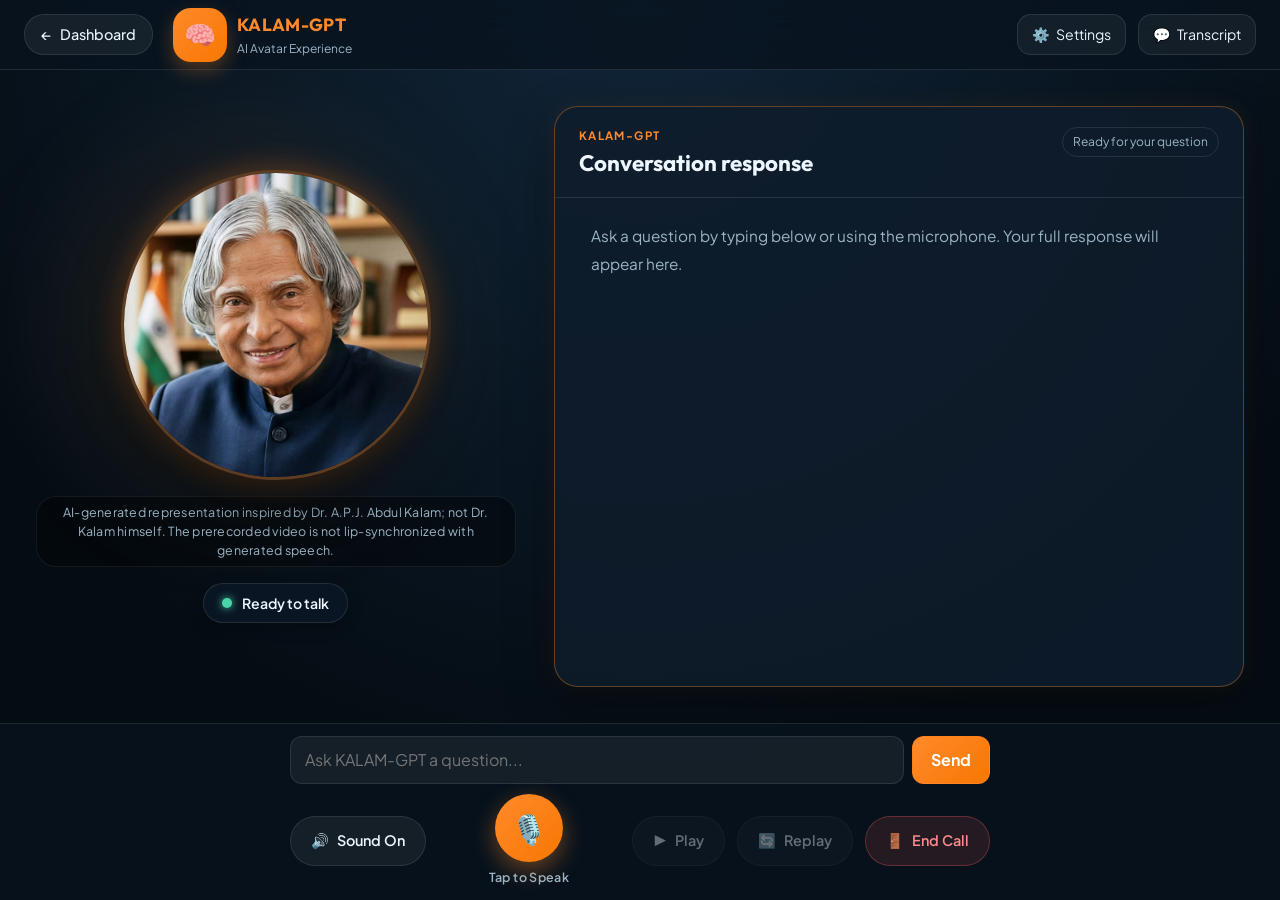
==== commit 67700070: "Avatar version 2" ====
--- a/templates/avatar.html
+++ b/templates/avatar.html
@@ -37,17 +37,17 @@
                     <div class="settings-popover hidden" id="settingsPopover">
                         <h4>Voice & Audio Settings</h4>
                         <div class="setting-item">
-                            <label for="voiceSelect">Synthetic Indian-English voice:</label>
+                            <label for="voiceSelect">Preferred browser voice:</label>
                             <select id="voiceSelect" class="setting-select">
-                                <option value="en-IN-PrabhatNeural">Prabhat · masculine</option>
-                                <option value="en-IN-NeerjaNeural">Neerja · feminine</option>
+                                <option value="en-IN-PrabhatNeural">Masculine, if available</option>
+                                <option value="en-IN-NeerjaNeural">Feminine, if available</option>
                             </select>
                         </div>
                         <div class="setting-item">
                             <label for="speechRate">Speaking Speed: <span id="rateVal">0.9x</span></label>
                             <input type="range" id="speechRate" min="0.7" max="1.2" step="0.05" value="0.9" />
                         </div>
-                        <p class="voice-note">Synthetic Microsoft neural voices. This is not an authentic recording or voice clone.</p>
+                        <p class="voice-note">Available voices depend on your browser and device. This is not an authentic recording or voice clone.</p>
                     </div>
                 </div>
                 <button class="icon-btn" id="transcriptToggleBtn" type="button" title="Toggle Live Transcript">
@@ -70,12 +70,11 @@
 
                     <div class="avatar-portrait-frame" id="avatarFrame">
                         <img src="/static/images/avatar_kalam.jpeg" alt="AI-generated representation inspired by Dr. A.P.J. Abdul Kalam" id="avatarImg" class="avatar-image" />
-                        <video id="avatarIdleVideo" class="avatar-video" playsinline preload="none" loop muted hidden poster="/static/images/avatar_kalam.jpeg" data-idle-video-url="{{ idle_video_url }}"></video>
-                        <video id="avatarVideo" class="avatar-video" playsinline preload="none" hidden aria-label="AI-generated talking avatar video"></video>
+                        <video id="avatarVideo" class="avatar-video" src="/static/images/avatar_video.mp4" playsinline preload="auto" loop muted hidden poster="/static/images/avatar_kalam.jpeg" aria-label="Prerecorded avatar video"></video>
                     </div>
 
                     <div class="avatar-disclaimer">
-                        <span>AI-generated representation inspired by Dr. A.P.J. Abdul Kalam; not Dr. Kalam himself. D-ID receives the response text and configured portrait; browser speech recognition handles microphone input.</span>
+                        <span>AI-generated representation inspired by Dr. A.P.J. Abdul Kalam; not Dr. Kalam himself. The prerecorded video is not lip-synchronized with generated speech.</span>
                     </div>
                 </div>
 
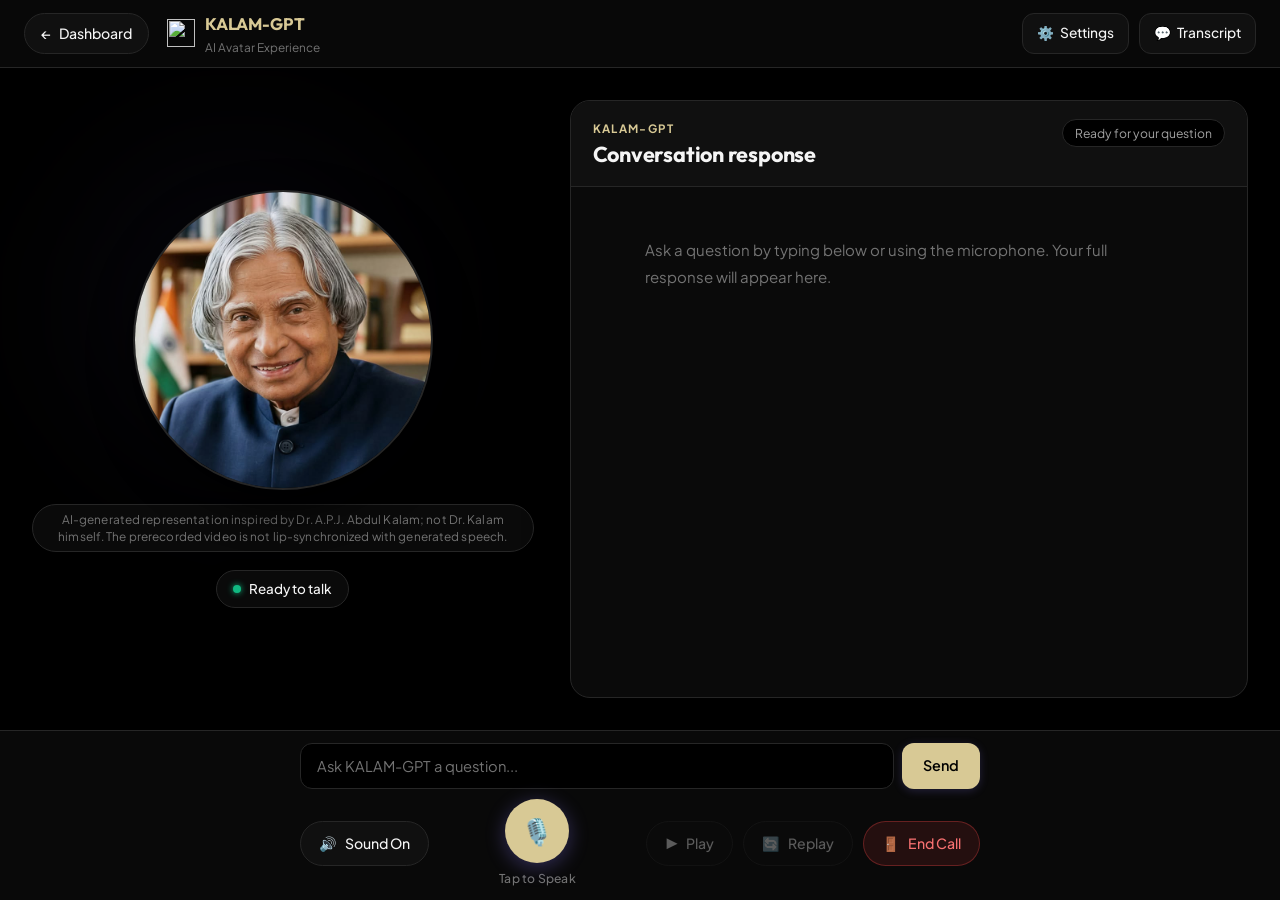
==== commit 8ebd825a: "Redesigned ui" ====
--- a/templates/avatar.html
+++ b/templates/avatar.html
@@ -1,166 +1,289 @@
-<!DOCTYPE html>
+<!doctype html>
 <html lang="en">
-<head>
+  <head>
     <meta charset="UTF-8" />
-    <meta name="viewport" content="width=device-width, initial-scale=1.0, maximum-scale=1.0, user-scalable=no" />
+    <meta
+      name="viewport"
+      content="width=device-width, initial-scale=1.0, maximum-scale=1.0, user-scalable=no"
+    />
     <title>KALAM-GPT | AI Avatar</title>
     <link rel="stylesheet" href="/static/style.css" />
     <link rel="stylesheet" href="/static/avatar.css" />
-    <link rel="preconnect" href="https://fonts.googleapis.com">
-    <link rel="preconnect" href="https://fonts.gstatic.com" crossorigin>
-    <link href="https://fonts.googleapis.com/css2?family=Outfit:wght@400;500;600;700;800&family=Plus+Jakarta+Sans:wght@400;500;600;700&display=swap" rel="stylesheet">
-</head>
-<body class="avatar-page-body">
+    <link rel="preconnect" href="https://fonts.googleapis.com" />
+    <link rel="preconnect" href="https://fonts.gstatic.com" crossorigin />
+    <link
+      href="https://fonts.googleapis.com/css2?family=Outfit:wght@400;500;600;700;800&family=Plus+Jakarta+Sans:wght@400;500;600;700&display=swap"
+      rel="stylesheet"
+    />
+  </head>
+  <body class="avatar-page-body">
     <div class="avatar-viewport">
-
-        <!-- TOP BAR NAVIGATION -->
-        <header class="avatar-topbar">
-            <div class="topbar-left">
-                <a href="/chat" class="exit-btn" id="exitAvatarBtn" title="Return to Dashboard">
-                    <span class="exit-icon">←</span>
-                    <span class="exit-text">Dashboard</span>
-                </a>
-                <div class="brand-badge">
-                    <span class="brand-icon">🧠</span>
-                    <div class="brand-info">
-                        <span class="brand-name">KALAM-GPT</span>
-                        <span class="brand-sub">AI Avatar Experience</span>
-                    </div>
-                </div>
-            </div>
-
-            <div class="topbar-right">
-                <div class="audio-settings-dropdown">
-                    <button class="icon-btn" id="settingsToggleBtn" title="Voice & Sound Settings" type="button">
-                        ⚙️ <span class="btn-label">Settings</span>
-                    </button>
-                    <div class="settings-popover hidden" id="settingsPopover">
-                        <h4>Voice & Audio Settings</h4>
-                        <div class="setting-item">
-                            <label for="voiceSelect">Preferred browser voice:</label>
-                            <select id="voiceSelect" class="setting-select">
-                                <option value="en-IN-PrabhatNeural">Masculine, if available</option>
-                                <option value="en-IN-NeerjaNeural">Feminine, if available</option>
-                            </select>
-                        </div>
-                        <div class="setting-item">
-                            <label for="speechRate">Speaking Speed: <span id="rateVal">0.9x</span></label>
-                            <input type="range" id="speechRate" min="0.7" max="1.2" step="0.05" value="0.9" />
-                        </div>
-                        <p class="voice-note">Available voices depend on your browser and device. This is not an authentic recording or voice clone.</p>
-                    </div>
-                </div>
-                <button class="icon-btn" id="transcriptToggleBtn" type="button" title="Toggle Live Transcript">
-                    💬 <span class="btn-label">Transcript</span>
-                </button>
-            </div>
-        </header>
-
-        <!-- AVATAR AND RESPONSE PANELS -->
-        <main class="avatar-stage">
-            <div class="ambient-glow" id="ambientGlow"></div>
-
-            <section class="avatar-column" aria-label="AI avatar and playback controls">
-                <div class="avatar-wrapper" id="avatarWrapper">
-                    <div class="avatar-ring-container">
-                        <div class="avatar-pulse-ring ring-1"></div>
-                        <div class="avatar-pulse-ring ring-2"></div>
-                        <div class="avatar-pulse-ring ring-3"></div>
-                    </div>
-
-                    <div class="avatar-portrait-frame" id="avatarFrame">
-                        <img src="/static/images/avatar_kalam.jpeg" alt="AI-generated representation inspired by Dr. A.P.J. Abdul Kalam" id="avatarImg" class="avatar-image" />
-                        <video id="avatarVideo" class="avatar-video" src="/static/images/avatar_video.mp4" playsinline preload="auto" loop muted hidden poster="/static/images/avatar_kalam.jpeg" aria-label="Prerecorded avatar video"></video>
-                    </div>
-
-                    <div class="avatar-disclaimer">
-                        <span>AI-generated representation inspired by Dr. A.P.J. Abdul Kalam; not Dr. Kalam himself. The prerecorded video is not lip-synchronized with generated speech.</span>
-                    </div>
-                </div>
-
-                <div class="status-chip avatar-status" id="avatarStatusChip">
-                    <span class="status-dot idle"></span>
-                    <span class="status-text" id="statusText" aria-live="polite">Ready to talk</span>
-                </div>
-            </section>
-
-            <section class="response-panel" aria-labelledby="responseHeading">
-                <header class="response-header">
-                    <div>
-                        <span class="response-eyebrow">KALAM-GPT</span>
-                        <h1 id="responseHeading">Conversation response</h1>
-                    </div>
-                    <span class="response-state" id="responseState" aria-live="polite">Ready for your question</span>
-                </header>
-                <div class="response-content" id="responseContent" tabindex="0" aria-label="Latest KALAM-GPT response">
-                    <p class="response-placeholder" id="responsePlaceholder">Ask a question by typing below or using the microphone. Your full response will appear here.</p>
-                    <div class="response-copy" id="responseText" hidden></div>
-                </div>
-                <div class="subtitle-overlay hidden" id="subtitleOverlay" role="status">
-                    <div class="subtitle-box" id="subtitleBox"></div>
-                </div>
-            </section>
-
-            <!-- LIVE TRANSCRIPT PANEL (Collapsible) -->
-            <aside class="transcript-panel hidden" id="transcriptPanel">
-                <div class="transcript-header">
-                    <h3>Conversation Transcript</h3>
-                    <button class="close-panel-btn" id="closeTranscriptBtn" type="button">✕</button>
-                </div>
-                <div class="transcript-body" id="transcriptBody">
-                    <div class="transcript-empty" id="transcriptEmpty">
-                        <p>Type or speak to KALAM-GPT. Replies are generated by its existing knowledge-grounded assistant.</p>
-                    </div>
-                </div>
-            </aside>
-
-        </main>
-
-        <!-- BOTTOM CONTROLS BAR -->
-        <footer class="avatar-controls">
-            <form class="avatar-text-form" id="avatarTextForm">
-                <label class="visually-hidden" for="avatarTextInput">Type a message for KALAM-GPT</label>
-                <input id="avatarTextInput" type="text" maxlength="5000" autocomplete="off" placeholder="Ask KALAM-GPT a question..." />
-                <button class="avatar-text-send" id="avatarTextSendBtn" type="submit">Send</button>
-            </form>
-            <div class="controls-inner">
-
-                <!-- Left control item -->
-                <button class="ctrl-btn secondary" id="muteAudioBtn" type="button" title="Mute/Unmute Audio">
-                    <span class="ctrl-icon" id="muteIcon">🔊</span>
-                    <span class="ctrl-text" id="muteText">Sound On</span>
-                </button>
-
-                <!-- Center Microphone CTA -->
-                <div class="mic-cta-wrap">
-                    <button class="mic-main-btn" id="avatarMicBtn" type="button" aria-label="Toggle Microphone Listening">
-                        <div class="mic-icon-inner" id="micIconInner">🎙️</div>
-                        <div class="mic-ripple"></div>
-                    </button>
-                    <span class="mic-hint" id="micHint">Tap to Speak</span>
-                </div>
-
-                <!-- Right control items -->
-                <div class="right-ctrls">
-                    <button class="ctrl-btn secondary" id="playPauseBtn" type="button" title="Pause or resume the avatar" disabled>
-                        <span class="ctrl-icon" id="playPauseIcon">▶</span>
-                        <span class="ctrl-text" id="playPauseText">Play</span>
-                    </button>
-                    <button class="ctrl-btn secondary" id="replayBtn" type="button" title="Replay Last Answer" disabled>
-                        <span class="ctrl-icon">🔄</span>
-                        <span class="ctrl-text">Replay</span>
-                    </button>
-                    <button class="ctrl-btn danger" id="endSessionBtn" type="button" title="End Conversation">
-                        <span class="ctrl-icon">🚪</span>
-                        <span class="ctrl-text">End Call</span>
-                    </button>
-                </div>
-
-            </div>
-        </footer>
-
+      <!-- TOP BAR NAVIGATION -->
+      <header class="avatar-topbar">
+        <div class="topbar-left">
+          <a
+            href="/chat"
+            class="exit-btn"
+            id="exitAvatarBtn"
+            title="Return to Dashboard"
+          >
+            <span class="exit-icon">←</span>
+            <span class="exit-text">Dashboard</span>
+          </a>
+          <div class="brand-badge">
+            <div className="feature-icon">
+              <img
+                src="static/images/logo-nobg.png"
+                alt=""
+                class="feature-logo"
+              />
+            </div>
+            <div class="brand-info">
+              <span class="brand-name">KALAM-GPT</span>
+              <span class="brand-sub">AI Avatar Experience</span>
+            </div>
+          </div>
+        </div>
+
+        <div class="topbar-right">
+          <div class="audio-settings-dropdown">
+            <button
+              class="icon-btn"
+              id="settingsToggleBtn"
+              title="Voice & Sound Settings"
+              type="button"
+            >
+              ⚙️ <span class="btn-label">Settings</span>
+            </button>
+            <div class="settings-popover hidden" id="settingsPopover">
+              <h4>Voice & Audio Settings</h4>
+              <div class="setting-item">
+                <label for="voiceSelect">Preferred browser voice:</label>
+                <select id="voiceSelect" class="setting-select">
+                  <option value="en-IN-PrabhatNeural">
+                    Masculine, if available
+                  </option>
+                  <option value="en-IN-NeerjaNeural">
+                    Feminine, if available
+                  </option>
+                </select>
+              </div>
+              <div class="setting-item">
+                <label for="speechRate"
+                  >Speaking Speed: <span id="rateVal">0.9x</span></label
+                >
+                <input
+                  type="range"
+                  id="speechRate"
+                  min="0.7"
+                  max="1.2"
+                  step="0.05"
+                  value="0.9"
+                />
+              </div>
+              <p class="voice-note">
+                Available voices depend on your browser and device. This is not
+                an authentic recording or voice clone.
+              </p>
+            </div>
+          </div>
+          <button
+            class="icon-btn"
+            id="transcriptToggleBtn"
+            type="button"
+            title="Toggle Live Transcript"
+          >
+            💬 <span class="btn-label">Transcript</span>
+          </button>
+        </div>
+      </header>
+
+      <!-- AVATAR AND RESPONSE PANELS -->
+      <main class="avatar-stage">
+        <div class="ambient-glow" id="ambientGlow"></div>
+
+        <section
+          class="avatar-column"
+          aria-label="AI avatar and playback controls"
+        >
+          <div class="avatar-wrapper" id="avatarWrapper">
+            <div class="avatar-ring-container">
+              <div class="avatar-pulse-ring ring-1"></div>
+              <div class="avatar-pulse-ring ring-2"></div>
+              <div class="avatar-pulse-ring ring-3"></div>
+            </div>
+
+            <div class="avatar-portrait-frame" id="avatarFrame">
+              <img
+                src="/static/images/avatar_kalam.jpeg"
+                alt="AI-generated representation inspired by Dr. A.P.J. Abdul Kalam"
+                id="avatarImg"
+                class="avatar-image"
+              />
+              <video
+                id="avatarVideo"
+                class="avatar-video"
+                src="/static/images/avatar_video.mp4"
+                playsinline
+                preload="auto"
+                loop
+                muted
+                hidden
+                poster="/static/images/avatar_kalam.jpeg"
+                aria-label="Prerecorded avatar video"
+              ></video>
+            </div>
+
+            <div class="avatar-disclaimer">
+              <span
+                >AI-generated representation inspired by Dr. A.P.J. Abdul Kalam;
+                not Dr. Kalam himself. The prerecorded video is not
+                lip-synchronized with generated speech.</span
+              >
+            </div>
+          </div>
+
+          <div class="status-chip avatar-status" id="avatarStatusChip">
+            <span class="status-dot idle"></span>
+            <span class="status-text" id="statusText" aria-live="polite"
+              >Ready to talk</span
+            >
+          </div>
+        </section>
+
+        <section class="response-panel" aria-labelledby="responseHeading">
+          <header class="response-header">
+            <div>
+              <span class="response-eyebrow">KALAM-GPT</span>
+              <h1 id="responseHeading">Conversation response</h1>
+            </div>
+            <span class="response-state" id="responseState" aria-live="polite"
+              >Ready for your question</span
+            >
+          </header>
+          <div
+            class="response-content"
+            id="responseContent"
+            tabindex="0"
+            aria-label="Latest KALAM-GPT response"
+          >
+            <p class="response-placeholder" id="responsePlaceholder">
+              Ask a question by typing below or using the microphone. Your full
+              response will appear here.
+            </p>
+            <div class="response-copy" id="responseText" hidden></div>
+          </div>
+          <div
+            class="subtitle-overlay hidden"
+            id="subtitleOverlay"
+            role="status"
+          >
+            <div class="subtitle-box" id="subtitleBox"></div>
+          </div>
+        </section>
+
+        <!-- LIVE TRANSCRIPT PANEL (Collapsible) -->
+        <aside class="transcript-panel hidden" id="transcriptPanel">
+          <div class="transcript-header">
+            <h3>Conversation Transcript</h3>
+            <button
+              class="close-panel-btn"
+              id="closeTranscriptBtn"
+              type="button"
+            >
+              ✕
+            </button>
+          </div>
+          <div class="transcript-body" id="transcriptBody">
+            <div class="transcript-empty" id="transcriptEmpty">
+              <p>
+                Type or speak to KALAM-GPT. Replies are generated by its
+                existing knowledge-grounded assistant.
+              </p>
+            </div>
+          </div>
+        </aside>
+      </main>
+
+      <!-- BOTTOM CONTROLS BAR -->
+      <footer class="avatar-controls">
+        <form class="avatar-text-form" id="avatarTextForm">
+          <label class="visually-hidden" for="avatarTextInput"
+            >Type a message for KALAM-GPT</label
+          >
+          <input
+            id="avatarTextInput"
+            type="text"
+            maxlength="5000"
+            autocomplete="off"
+            placeholder="Ask KALAM-GPT a question..."
+          />
+          <button class="avatar-text-send" id="avatarTextSendBtn" type="submit">
+            Send
+          </button>
+        </form>
+        <div class="controls-inner">
+          <!-- Left control item -->
+          <button
+            class="ctrl-btn secondary"
+            id="muteAudioBtn"
+            type="button"
+            title="Mute/Unmute Audio"
+          >
+            <span class="ctrl-icon" id="muteIcon">🔊</span>
+            <span class="ctrl-text" id="muteText">Sound On</span>
+          </button>
+
+          <!-- Center Microphone CTA -->
+          <div class="mic-cta-wrap">
+            <button
+              class="mic-main-btn"
+              id="avatarMicBtn"
+              type="button"
+              aria-label="Toggle Microphone Listening"
+            >
+              <div class="mic-icon-inner" id="micIconInner">🎙️</div>
+              <div class="mic-ripple"></div>
+            </button>
+            <span class="mic-hint" id="micHint">Tap to Speak</span>
+          </div>
+
+          <!-- Right control items -->
+          <div class="right-ctrls">
+            <button
+              class="ctrl-btn secondary"
+              id="playPauseBtn"
+              type="button"
+              title="Pause or resume the avatar"
+              disabled
+            >
+              <span class="ctrl-icon" id="playPauseIcon">▶</span>
+              <span class="ctrl-text" id="playPauseText">Play</span>
+            </button>
+            <button
+              class="ctrl-btn secondary"
+              id="replayBtn"
+              type="button"
+              title="Replay Last Answer"
+              disabled
+            >
+              <span class="ctrl-icon">🔄</span>
+              <span class="ctrl-text">Replay</span>
+            </button>
+            <button
+              class="ctrl-btn danger"
+              id="endSessionBtn"
+              type="button"
+              title="End Conversation"
+            >
+              <span class="ctrl-icon">🚪</span>
+              <span class="ctrl-text">End Call</span>
+            </button>
+          </div>
+        </div>
+      </footer>
     </div>
 
     <script src="/static/avatar.js"></script>
-</body>
+  </body>
 </html>
--- a/static/style.css
+++ b/static/style.css
@@ -1,23 +1,82 @@
+/* ==========================================================================
+   KALAAMGPT DESIGN SYSTEM — PREMIUM BLACK AESTHETIC
+   ========================================================================== */
+
 :root {
-    --bg: #08141f;
-    --panel: rgba(12, 23, 31, 0.96);
-    --panel-soft: #122735;
-    --surface: #0d1f2d;
-    --surface-strong: #163448;
-    --white: #edf6ff;
-    --muted: #9bb4c5;
-    --line: rgba(255, 255, 255, 0.09);
-    --brand: #ff8a2c;
-    --brand-dark: #f77700;
-    --brand-soft: rgba(255, 138, 44, 0.14);
-    --success: #48d5a9;
-    --danger: #ff5d5d;
-    --shadow: 0 18px 40px rgba(0, 0, 0, 0.32);
-    --font-heading: 'Outfit', 'Segoe UI', Tahoma, sans-serif;
-    --font-body: 'Inter', 'Segoe UI', Tahoma, sans-serif;
-}
-
-* {
+    /* --- Pure Black Background Hierarchy --- */
+    --bg-primary: #000000;
+    --bg: #000000;
+    --surface-secondary: #0A0A0A;
+    --surface-elevated: #101010;
+    --surface-alternative: #151515;
+    --surface-card: #0D0D0D;
+    --surface-card-hover: #141414;
+    --surface-overlay: rgba(0, 0, 0, 0.85);
+    --panel: #0A0A0A;
+    --panel-soft: #121212;
+    --surface: #0A0A0A;
+    --surface-strong: #141414;
+
+    /* --- Text Hierarchy --- */
+    --text-primary: #F5F5F5;
+    --text-secondary: #A3A3A3;
+    --text-muted: #737373;
+    --white: #F5F5F5;
+    --muted: #A3A3A3;
+
+    /* --- Borders & Outlines --- */
+    --border: #262626;
+    --border-hover: #404040;
+    --border-subtle: #1C1C1C;
+    --line: #262626;
+
+
+
+/* --- Champagne Gold Accent --- */
+--accent: #D8C995;
+--accent-hover: #E5D9A8;
+--accent-active: #C2B67D;
+--accent-soft: rgba(216, 201, 149, 0.12);
+--accent-subtle: rgba(216, 201, 149, 0.06);
+--accent-border: rgba(216, 201, 149, 0.35);
+
+--brand: #D8C995;
+--brand-dark: #C2B67D;
+--brand-soft: rgba(216, 201, 149, 0.12);
+
+
+    /* --- Functional Colors --- */
+    --success: #10B981;
+    --success-soft: rgba(16, 185, 129, 0.12);
+    --danger: #EF4444;
+    --danger-soft: rgba(239, 68, 68, 0.12);
+    --danger-border: rgba(239, 68, 68, 0.32);
+
+    /* --- Shadows --- */
+    --shadow-subtle: 0 4px 16px rgba(0, 0, 0, 0.5);
+    --shadow-card: 0 10px 30px rgba(0, 0, 0, 0.65);
+    --shadow-elevated: 0 18px 48px rgba(0, 0, 0, 0.8);
+    --shadow-accent: 0 4px 24px rgba(139, 124, 255, 0.22);
+    --shadow: 0 16px 40px rgba(0, 0, 0, 0.7);
+
+    /* --- Typography --- */
+    --font-heading: 'Outfit', -apple-system, BlinkMacSystemFont, 'Segoe UI', Roboto, sans-serif;
+    --font-body: 'Inter', -apple-system, BlinkMacSystemFont, 'Segoe UI', Roboto, sans-serif;
+
+    /* --- Smooth Transitions --- */
+    --transition-fast: 0.15s cubic-bezier(0.16, 1, 0.3, 1);
+    --transition-base: 0.25s cubic-bezier(0.16, 1, 0.3, 1);
+    --transition-smooth: 0.45s cubic-bezier(0.16, 1, 0.3, 1);
+    --transition-reveal: 0.6s cubic-bezier(0.16, 1, 0.3, 1);
+}
+
+/* ==========================================================================
+   CSS RESET & GLOBAL STYLES
+   ========================================================================== */
+
+*,
+*::before,
+*::after {
     box-sizing: border-box;
     margin: 0;
     padding: 0;
@@ -25,47 +84,228 @@
 
 html {
     scroll-behavior: smooth;
+    background-color: var(--bg-primary);
+    color-scheme: dark;
+    -webkit-text-size-adjust: 100%;
 }
 
 body {
     min-height: 100vh;
-    background: radial-gradient(circle at top, #102333, var(--bg) 45%);
-    color: var(--white);
+    background-color: var(--bg-primary);
+    color: var(--text-primary);
     font-family: var(--font-body);
-    line-height: 1.6;
-}
-
-button, input, textarea {
+    font-size: 1rem;
+    line-height: 1.65;
+    -webkit-font-smoothing: antialiased;
+    -moz-osx-font-smoothing: grayscale;
+    overflow-x: hidden;
+}
+
+::selection {
+    background-color: rgba(139, 124, 255, 0.35);
+    color: #FFFFFF;
+}
+
+/* Custom Scrollbar */
+::-webkit-scrollbar {
+    width: 8px;
+    height: 8px;
+}
+
+::-webkit-scrollbar-track {
+    background: var(--bg-primary);
+}
+
+::-webkit-scrollbar-thumb {
+    background: var(--border);
+    border-radius: 4px;
+}
+
+::-webkit-scrollbar-thumb:hover {
+    background: var(--border-hover);
+}
+
+button,
+input,
+textarea,
+select {
     font: inherit;
+    color: inherit;
 }
 
 button {
     cursor: pointer;
+    background: none;
+    border: none;
+}
+
+a {
+    color: inherit;
+    text-decoration: none;
+}
+
+img,
+video {
+    max-width: 100%;
+    display: block;
 }
 
 .hidden {
     display: none !important;
 }
 
-/* ============================================================
+/* ==========================================================================
+   BUTTON DESIGN SYSTEM
+   ========================================================================== */
+
+.primary-btn {
+    min-height: 48px;
+    background: var(--accent);
+    color: #000000;
+    font-weight: 600;
+    padding: 0 22px;
+    font-size: 0.95rem;
+    border-radius: 12px;
+    border: 1px solid transparent;
+    display: inline-flex;
+    align-items: center;
+    justify-content: center;
+    gap: 8px;
+    box-shadow: var(--shadow-accent);
+    transition: transform var(--transition-base), background-color var(--transition-base), box-shadow var(--transition-base);
+}
+
+.primary-btn:hover:not(:disabled) {
+    background: var(--accent-hover);
+    transform: translateY(-1px);
+    box-shadow: 0 6px 24px rgba(139, 124, 255, 0.32);
+}
+
+.primary-btn:active:not(:disabled) {
+    background: var(--accent-active);
+    transform: translateY(0);
+}
+
+.primary-btn:disabled {
+    opacity: 0.45;
+    cursor: not-allowed;
+    box-shadow: none;
+}
+
+.ghost-btn {
+    min-height: 44px;
+    background: var(--surface-elevated);
+    color: var(--text-primary);
+    padding: 8px 16px;
+    border: 1px solid var(--border);
+    border-radius: 12px;
+    font-size: 0.9rem;
+    font-weight: 500;
+    display: inline-flex;
+    align-items: center;
+    justify-content: center;
+    gap: 8px;
+    transition: background-color var(--transition-base), border-color var(--transition-base), color var(--transition-base), transform var(--transition-base);
+}
+
+.ghost-btn:hover:not(:disabled) {
+    background: var(--surface-alternative);
+    border-color: var(--border-hover);
+    color: #FFFFFF;
+}
+
+.ghost-btn:active:not(:disabled) {
+    background: var(--surface-elevated);
+    transform: translateY(0);
+}
+
+/* Pill Buttons */
+.primary-pill-btn {
+    padding: 10px 22px;
+    border-radius: 9999px;
+    background: var(--accent);
+    color: #000000;
+    font-size: 0.9rem;
+    font-weight: 600;
+    display: inline-flex;
+    align-items: center;
+    justify-content: center;
+    gap: 8px;
+    box-shadow: var(--shadow-accent);
+    border: 1px solid transparent;
+    transition: transform var(--transition-base), background-color var(--transition-base), box-shadow var(--transition-base);
+}
+
+.primary-pill-btn:hover {
+    background: var(--accent-hover);
+    transform: translateY(-1px);
+    box-shadow: 0 6px 24px rgba(139, 124, 255, 0.32);
+}
+
+.ghost-pill-btn {
+    padding: 10px 22px;
+    border-radius: 9999px;
+    background: var(--surface-secondary);
+    color: var(--text-primary);
+    font-size: 0.9rem;
+    font-weight: 500;
+    border: 1px solid var(--border);
+    display: inline-flex;
+    align-items: center;
+    justify-content: center;
+    gap: 8px;
+    transition: background-color var(--transition-base), border-color var(--transition-base), color var(--transition-base), transform var(--transition-base);
+}
+
+.ghost-pill-btn:hover {
+    background: var(--surface-elevated);
+    border-color: var(--border-hover);
+    color: #FFFFFF;
+}
+.feature-logo {
+  width: 28px;
+  height: 28px;
+  object-fit: contain;
+  display: block;
+}
+/* ==========================================================================
    AUTH PAGES (LOGIN, SIGNUP, OTP)
-   ============================================================ */
+   ========================================================================== */
+
 .auth-page {
     display: grid;
     place-items: center;
     min-height: 100vh;
     padding: 32px 16px;
-    background: radial-gradient(circle at center, #102538 0%, var(--bg) 70%);
+    background-color: var(--bg-primary);
+    position: relative;
+}
+
+.auth-page::before {
+    content: '';
+    position: absolute;
+    width: 500px;
+    height: 500px;
+    border-radius: 50%;
+    background: radial-gradient(circle, rgba(139, 124, 255, 0.05) 0%, transparent 70%);
+    pointer-events: none;
+    z-index: 0;
 }
 
 .auth-card {
-    width: min(100%, 450px);
-    background: rgba(10, 18, 25, 0.9);
-    border: 1px solid var(--line);
-    border-radius: 28px;
-    padding: 32px;
-    box-shadow: var(--shadow);
-    backdrop-filter: blur(12px);
+    position: relative;
+    z-index: 1;
+    width: min(100%, 440px);
+    background: var(--surface-secondary);
+    border: 1px solid var(--border);
+    border-radius: 20px;
+    padding: 36px 32px;
+    box-shadow: var(--shadow-elevated);
+    transition: border-color var(--transition-base);
+}
+
+.auth-card:hover {
+    border-color: var(--border-hover);
 }
 
 .otp-card {
@@ -76,36 +316,40 @@
     display: flex;
     align-items: center;
     gap: 16px;
-    margin-bottom: 24px;
+    margin-bottom: 28px;
 }
 
 .brand-icon {
     display: grid;
     place-items: center;
-    width: 54px;
-    height: 54px;
-    border-radius: 18px;
-    background: linear-gradient(135deg, var(--brand), var(--brand-dark));
-    font-size: 1.8rem;
-    box-shadow: 0 8px 20px rgba(255, 138, 44, 0.3);
+    width: 50px;
+    height: 50px;
+    border-radius: 14px;
+    background: var(--surface-elevated);
+    border: 1px solid var(--accent-border);
+    font-size: 1.5rem;
+    box-shadow: 0 4px 14px rgba(139, 124, 255, 0.15);
+    flex-shrink: 0;
 }
 
 .brand-wrap h1 {
     margin: 0;
     font-family: var(--font-heading);
-    font-size: 1.75rem;
+    font-size: 1.6rem;
     font-weight: 700;
+    color: var(--text-primary);
+    letter-spacing: -0.01em;
 }
 
 .brand-wrap p {
-    margin: 4px 0 0;
-    color: var(--muted);
+    margin: 3px 0 0;
+    color: var(--text-secondary);
     font-size: 0.9rem;
 }
 
 .target-email {
     margin-top: 6px;
-    color: var(--brand);
+    color: var(--accent);
     font-weight: 600;
     font-size: 0.95rem;
     word-break: break-all;
@@ -114,94 +358,78 @@
 .auth-form {
     display: flex;
     flex-direction: column;
-    gap: 16px;
+    gap: 18px;
 }
 
 .auth-form label {
     display: flex;
     flex-direction: column;
     gap: 8px;
-    color: var(--muted);
-    font-size: 0.9rem;
+    color: var(--text-secondary);
+    font-size: 0.88rem;
+    font-weight: 500;
 }
 
 .auth-form input[type="text"],
 .auth-form input[type="email"],
 .auth-form input[type="password"] {
-    border: 1px solid var(--line);
-    background: rgba(255, 255, 255, 0.03);
-    border-radius: 14px;
-    min-height: 48px;
+    border: 1px solid var(--border);
+    background: #000000;
+    border-radius: 12px;
+    min-height: 46px;
     padding: 12px 16px;
-    color: var(--white);
+    color: var(--text-primary);
     outline: none;
-    transition: border-color 0.2s;
-}
-
-.auth-form input:focus {
-    border-color: var(--brand);
-}
-
-.primary-btn, .ghost-btn, .tap-chat-btn, .mic-btn, .primary-pill-btn, .ghost-pill-btn {
-    border: none;
-    border-radius: 14px;
-    transition: transform 0.2s ease, filter 0.2s ease, background 0.2s ease;
-}
-
-.primary-btn {
-    min-height: 50px;
-    background: linear-gradient(135deg, var(--brand), var(--brand-dark));
-    color: white;
-    font-weight: 700;
-    padding: 0 20px;
-    font-size: 1rem;
-    box-shadow: 0 6px 18px rgba(255, 138, 44, 0.25);
-}
-
-.primary-btn:hover:not(:disabled) {
-    transform: translateY(-1px);
-    filter: brightness(1.05);
-}
-
-.primary-btn:disabled {
-    opacity: 0.6;
-    cursor: not-allowed;
-}
-
-.ghost-btn {
-    background: rgba(255, 255, 255, 0.04);
-    color: var(--white);
-    padding: 10px 14px;
-    border: 1px solid var(--line);
-}
-
-.ghost-btn:hover {
-    background: rgba(255, 255, 255, 0.08);
+    font-size: 0.95rem;
+    transition: border-color var(--transition-fast), box-shadow var(--transition-fast);
+}
+
+.auth-form input[type="text"]:focus,
+.auth-form input[type="email"]:focus,
+.auth-form input[type="password"]:focus {
+    border-color: var(--accent);
+    box-shadow: 0 0 0 3px rgba(139, 124, 255, 0.18);
+}
+
+.auth-form input::placeholder {
+    color: var(--text-muted);
 }
 
 .remember-row {
     display: flex;
     align-items: center;
     justify-content: space-between;
+    margin-top: -4px;
 }
 
 .checkbox-row {
     display: flex;
     align-items: center;
-    gap: 8px;
-    color: var(--muted);
+    gap: 10px;
+    color: var(--text-secondary);
+    font-size: 0.88rem;
     flex-direction: row !important;
+    cursor: pointer;
+    user-select: none;
+}
+
+.checkbox-row input[type="checkbox"] {
+    accent-color: var(--accent);
+    width: 16px;
+    height: 16px;
+    cursor: pointer;
 }
 
 .form-message {
     min-height: 22px;
     margin: 8px 0;
-    font-size: 0.9rem;
+    font-size: 0.88rem;
     text-align: center;
+    line-height: 1.5;
 }
 
 .form-message.error {
-    color: #ff8a8a;
+    color: var(--danger);
 }
 
 .form-message.success {
@@ -209,15 +437,38 @@
 }
 
 .auth-link {
-    color: var(--muted);
-    margin-top: 20px;
+    color: var(--text-secondary);
+    margin-top: 24px;
     text-align: center;
-    font-size: 0.92rem;
+    font-size: 0.9rem;
 }
 
 .auth-link a {
-    color: #ffbe82;
+    color: var(--accent);
     text-decoration: none;
+    font-weight: 500;
+    transition: color var(--transition-fast);
+}
+
+.auth-link a:hover {
+    color: var(--accent-hover);
+    text-decoration: underline;
+}
+
+.verify-now-btn {
+    display: inline-block;
+    margin-top: 10px;
+    padding: 8px 18px;
+    background: var(--accent) !important;
+    color: #000000 !important;
+    border-radius: 10px !important;
+    text-decoration: none !important;
+    font-weight: 600 !important;
+    transition: background-color var(--transition-fast);
+}
+
+.verify-now-btn:hover {
+    background: var(--accent-hover) !important;
 }
 
 /* OTP 6-Box Row */
@@ -225,40 +476,40 @@
     display: flex;
     justify-content: space-between;
     gap: 10px;
-    margin: 12px 0 6px;
+    margin: 14px 0 8px;
 }
 
 .otp-box {
     width: 52px;
-    height: 60px;
+    height: 58px;
     text-align: center;
-    font-size: 1.6rem;
-    font-weight: 800;
-    border-radius: 14px;
-    border: 1px solid rgba(255, 138, 44, 0.35);
-    background: rgba(5, 14, 20, 0.9);
-    color: var(--white);
+    font-size: 1.5rem;
+    font-weight: 700;
+    border-radius: 12px;
+    border: 1px solid var(--border);
+    background: #000000;
+    color: var(--text-primary);
     outline: none;
-    transition: all 0.2s ease;
+    transition: border-color var(--transition-fast), box-shadow var(--transition-fast), transform var(--transition-fast);
 }
 
 .otp-box:focus {
-    border-color: var(--brand);
-    box-shadow: 0 0 12px rgba(255, 138, 44, 0.4);
-    transform: scale(1.04);
+    border-color: var(--accent);
+    box-shadow: 0 0 0 3px rgba(139, 124, 255, 0.2);
+    transform: translateY(-2px);
 }
 
 .otp-timer-wrap {
     text-align: center;
-    font-size: 0.9rem;
-    color: var(--muted);
-    margin-top: 4px;
+    font-size: 0.88rem;
+    color: var(--text-secondary);
+    margin-top: 6px;
 }
 
 .otp-timer-wrap strong {
-    color: var(--brand);
+    color: var(--accent);
     font-family: monospace;
-    font-size: 1.05rem;
+    font-size: 1rem;
 }
 
 .resend-row {
@@ -267,42 +518,52 @@
     justify-content: center;
     gap: 10px;
     font-size: 0.88rem;
-    color: var(--muted);
-    margin-top: 8px;
+    color: var(--text-secondary);
+    margin-top: 10px;
 }
 
 .resend-btn {
-    padding: 6px 12px;
+    min-height: 36px;
+    padding: 6px 14px;
     border-radius: 10px;
-    font-size: 0.85rem;
-}
-
-
-/* ============================================================
+    font-size: 0.84rem;
+    background: var(--surface-elevated);
+    border: 1px solid var(--border);
+    color: var(--text-primary);
+}
+
+.resend-btn:hover {
+    background: var(--surface-alternative);
+    border-color: var(--border-hover);
+}
+
+/* ==========================================================================
    CHAT APPLICATION LAYOUT (FIXED VIEWPORT 100vh)
-   ============================================================ */
+   ========================================================================== */
+
 .dashboard-page {
-    padding: 16px;
+    padding: 14px;
     height: 100vh;
     overflow: hidden;
+    background-color: var(--bg-primary);
 }
 
 .app-shell {
     display: grid;
-    grid-template-columns: 320px minmax(0, 1fr);
-    height: calc(100vh - 32px);
+    grid-template-columns: 310px minmax(0, 1fr);
+    height: calc(100vh - 28px);
     max-width: 1600px;
     margin: 0 auto;
-    border-radius: 24px;
+    border-radius: 20px;
     overflow: hidden;
-    background: rgba(5, 14, 20, 0.92);
-    border: 1px solid var(--line);
-    box-shadow: var(--shadow);
+    background: var(--bg-primary);
+    border: 1px solid var(--border);
+    box-shadow: var(--shadow-elevated);
 }
 
 .sidebar {
-    background: linear-gradient(180deg, rgba(13, 25, 35, 1), rgba(10, 18, 24, 1));
-    border-right: 1px solid var(--line);
+    background: var(--surface-secondary);
+    border-right: 1px solid var(--border);
     display: flex;
     flex-direction: column;
     padding: 20px 16px 16px;
@@ -314,42 +575,118 @@
     display: flex;
     align-items: center;
     gap: 12px;
-    padding: 4px 4px 18px;
+    padding: 2px 4px 18px;
 }
 
 .brand-row h2 {
     margin: 0;
     font-family: var(--font-heading);
     font-size: 1.25rem;
+    font-weight: 700;
+    letter-spacing: -0.01em;
+    color: var(--text-primary);
+}
+
+.brand-row .brand-icon {
+    width: 40px;
+    height: 40px;
+    border-radius: 12px;
+    font-size: 1.2rem;
+}
+
+/* Sidebar Meet AI Avatar Button */
+.meet-avatar-btn-sidebar {
+    display: flex;
+    align-items: center;
+    justify-content: center;
+    gap: 8px;
+    width: 100%;
+    padding: 12px 16px;
+    margin-bottom: 12px;
+    border-radius: 12px;
+    background: var(--surface-elevated);
+    border: 1px solid var(--accent-border);
+    color: var(--text-primary);
+    font-family: var(--font-heading);
+    font-weight: 600;
+    font-size: 0.92rem;
+    text-decoration: none;
+    box-shadow: 0 4px 14px rgba(0, 0, 0, 0.4);
+    transition: transform var(--transition-base), background-color var(--transition-base), border-color var(--transition-base), box-shadow var(--transition-base);
+}
+
+.meet-avatar-btn-sidebar:hover {
+    transform: translateY(-1px);
+    background: rgba(139, 124, 255, 0.12);
+    border-color: var(--accent);
+    color: #FFFFFF;
+    box-shadow: 0 6px 18px rgba(139, 124, 255, 0.2);
+}
+
+.avatar-sparkle {
+    font-size: 1.05rem;
+    animation: sparkleGlow 2s infinite ease-in-out alternate;
+}
+
+@keyframes sparkleGlow {
+    from {
+        transform: scale(1);
+        opacity: 0.7;
+    }
+
+    to {
+        transform: scale(1.15);
+        opacity: 1;
+    }
 }
 
 .tap-chat-btn {
-    background: linear-gradient(135deg, var(--brand), var(--brand-dark));
-    color: white;
-    padding: 14px 16px;
+    background: var(--accent);
+    color: #000000;
+    padding: 12px 16px;
     margin-bottom: 10px;
-    font-weight: 700;
-    font-size: 1rem;
-    box-shadow: 0 4px 14px rgba(255, 138, 44, 0.2);
+    font-weight: 600;
+    font-size: 0.95rem;
+    border-radius: 12px;
+    box-shadow: var(--shadow-accent);
+    transition: transform var(--transition-base), background-color var(--transition-base);
+}
+
+.tap-chat-btn:hover {
+    background: var(--accent-hover);
+    transform: translateY(-1px);
 }
 
 .new-chat-btn {
-    margin-bottom: 16px;
+    margin-bottom: 14px;
     width: 100%;
+    border-radius: 12px;
 }
 
 .search-box {
-    margin-bottom: 14px;
+    margin-bottom: 12px;
 }
 
 .search-box input {
     width: 100%;
-    min-height: 42px;
-    border-radius: 12px;
-    border: 1px solid var(--line);
-    background: rgba(255, 255, 255, 0.03);
-    color: var(--white);
+    min-height: 40px;
+    border-radius: 10px;
+    border: 1px solid var(--border);
+    background: #000000;
+    color: var(--text-primary);
     padding: 0 14px;
+    font-size: 0.88rem;
+    outline: none;
+    transition: border-color var(--transition-fast), box-shadow var(--transition-fast);
+}
+
+.search-box input:focus {
+    border-color: var(--accent);
+    box-shadow: 0 0 0 2px rgba(139, 124, 255, 0.16);
+}
+
+.search-box input::placeholder {
+    color: var(--text-muted);
 }
 
 .conversation-list {
@@ -357,7 +694,7 @@
     overflow-y: auto;
     display: flex;
     flex-direction: column;
-    gap: 8px;
+    gap: 6px;
     padding-right: 4px;
 }
 
@@ -367,22 +704,25 @@
     justify-content: space-between;
     gap: 8px;
     width: 100%;
-    background: rgba(255, 255, 255, 0.02);
+    background: transparent;
     border: 1px solid transparent;
-    color: var(--white);
-    border-radius: 12px;
+    color: var(--text-secondary);
+    border-radius: 10px;
     padding: 10px 12px;
     text-align: left;
-    transition: background 0.2s, border-color 0.2s;
+    transition: background-color var(--transition-fast), border-color var(--transition-fast), color var(--transition-fast);
 }
 
 .conversation-item:hover {
-    background: rgba(255, 255, 255, 0.05);
+    background: var(--surface-elevated);
+    color: var(--text-primary);
 }
 
 .conversation-item.active {
-    background: var(--brand-soft);
-    border-color: rgba(255, 138, 44, 0.35);
+    background: var(--surface-elevated);
+    border-color: var(--border);
+    border-left: 3px solid var(--accent);
+    color: var(--text-primary);
 }
 
 .conversation-title {
@@ -391,23 +731,29 @@
     text-overflow: ellipsis;
     flex: 1;
     font-weight: 500;
-    font-size: 0.92rem;
+    font-size: 0.9rem;
     background: transparent;
     border: none;
-    color: var(--white);
+    color: inherit;
     text-align: left;
 }
 
 .conversation-menu {
     background: transparent;
     border: 0;
-    color: var(--muted);
-    font-size: 1.2rem;
+    color: var(--text-muted);
+    font-size: 1.15rem;
     padding: 2px 6px;
+    border-radius: 6px;
+    transition: color var(--transition-fast);
+}
+
+.conversation-menu:hover {
+    color: var(--text-primary);
 }
 
 .sidebar-footer {
-    border-top: 1px solid var(--line);
+    border-top: 1px solid var(--border);
     padding-top: 14px;
     margin-top: 10px;
     display: flex;
@@ -417,10 +763,11 @@
 
 .user-chip {
     padding: 10px 12px;
-    border-radius: 12px;
-    background: rgba(255, 255, 255, 0.03);
-    color: var(--muted);
-    font-size: 0.88rem;
+    border-radius: 10px;
+    background: var(--surface-elevated);
+    border: 1px solid var(--border-subtle);
+    color: var(--text-secondary);
+    font-size: 0.85rem;
 }
 
 /* Main Chat Panel */
@@ -429,7 +776,7 @@
     flex-direction: column;
     height: 100%;
     min-width: 0;
-    background: rgba(12, 18, 23, 0.85);
+    background: var(--bg-primary);
     position: relative;
     overflow: hidden;
 }
@@ -440,25 +787,77 @@
     align-items: center;
     justify-content: space-between;
     gap: 16px;
-    padding: 20px 24px 16px;
-    border-bottom: 1px solid var(--line);
-    background: rgba(8, 14, 20, 0.6);
+    padding: 18px 24px 16px;
+    border-bottom: 1px solid var(--border);
+    background: var(--surface-secondary);
 }
 
 .eyebrow {
-    color: var(--brand);
+    color: var(--accent);
     text-transform: uppercase;
-    letter-spacing: 0.1em;
-    font-size: 0.75rem;
+    letter-spacing: 0.12em;
+    font-size: 0.72rem;
     font-weight: 700;
-    margin-bottom: 4px;
+    margin-bottom: 3px;
 }
 
 .chat-header h1 {
     margin: 0;
     font-family: var(--font-heading);
-    font-size: clamp(1.2rem, 1.8vw, 1.5rem);
+    font-size: clamp(1.2rem, 1.8vw, 1.45rem);
     font-weight: 700;
+    color: var(--text-primary);
+    letter-spacing: -0.01em;
+}
+
+.header-actions {
+    display: flex;
+    align-items: center;
+    gap: 12px;
+}
+
+.avatar-header-link {
+    display: inline-flex;
+    align-items: center;
+    gap: 8px;
+    padding: 8px 16px;
+    border-radius: 9999px;
+    background: var(--surface-elevated);
+    border: 1px solid var(--border);
+    color: var(--text-primary);
+    font-weight: 500;
+    font-size: 0.86rem;
+    text-decoration: none;
+    transition: background-color var(--transition-fast), border-color var(--transition-fast), color var(--transition-fast);
+}
+
+.avatar-header-link:hover {
+    background: rgba(139, 124, 255, 0.12);
+    border-color: var(--accent);
+    color: var(--accent);
+}
+
+.live-dot {
+    width: 8px;
+    height: 8px;
+    border-radius: 50%;
+    background: var(--success);
+    box-shadow: 0 0 6px var(--success);
+    animation: livePulse 1.8s infinite;
+}
+
+@keyframes livePulse {
+
+    0%,
+    100% {
+        opacity: 1;
+        transform: scale(1);
+    }
+
+    50% {
+        opacity: 0.4;
+        transform: scale(1.2);
+    }
 }
 
 /* Chat Scrollable Window */
@@ -470,6 +869,7 @@
     flex-direction: column;
     gap: 20px;
     scroll-behavior: smooth;
+    background-color: var(--bg-primary);
 }
 
 .message-row {
@@ -488,47 +888,53 @@
 }
 
 .message-avatar {
-    width: 36px;
-    height: 36px;
+    width: 34px;
+    height: 34px;
     display: grid;
     place-items: center;
     border-radius: 50%;
-    background: rgba(255, 138, 44, 0.14);
-    border: 1px solid rgba(255, 138, 44, 0.35);
+    background: var(--surface-elevated);
+    border: 1px solid var(--border);
     flex-shrink: 0;
-    font-size: 1.1rem;
+    font-size: 1rem;
 }
 
 .message-row.user .message-avatar {
-    background: rgba(72, 213, 169, 0.14);
-    border-color: rgba(72, 213, 169, 0.35);
+    background: var(--surface-alternative);
+    border-color: var(--border-hover);
 }
 
 /* User Message Bubble */
 .user-bubble {
-    max-width: min(80%, 700px);
-    padding: 14px 18px;
-    border-radius: 20px;
-    border-bottom-right-radius: 6px;
-    background: linear-gradient(135deg, var(--brand), var(--brand-dark));
-    color: white;
+    max-width: min(80%, 680px);
+    padding: 13px 18px;
+    border-radius: 18px;
+    border-bottom-right-radius: 4px;
+    background: #171524;
+    border: 1px solid rgba(139, 124, 255, 0.28);
+    color: var(--text-primary);
     line-height: 1.6;
-    font-size: 0.98rem;
+    font-size: 0.95rem;
     white-space: pre-wrap;
     word-break: break-word;
-    box-shadow: 0 4px 12px rgba(255, 138, 44, 0.2);
+    box-shadow: var(--shadow-subtle);
 }
 
 /* Assistant AI Card UI */
 .assistant-card {
-    max-width: min(88%, 850px);
+    max-width: min(88%, 840px);
     width: 100%;
-    background: rgba(15, 26, 36, 0.95);
-    border: 1px solid rgba(255, 138, 44, 0.25);
-    border-radius: 20px;
-    border-bottom-left-radius: 6px;
-    box-shadow: 0 10px 30px rgba(0, 0, 0, 0.3);
+    background: var(--surface-secondary);
+    border: 1px solid var(--border);
+    border-radius: 18px;
+    border-bottom-left-radius: 4px;
+    box-shadow: var(--shadow-card);
     overflow: hidden;
+    transition: border-color var(--transition-fast);
+}
+
+.assistant-card:hover {
+    border-color: var(--border-hover);
 }
 
 .ai-card-header {
@@ -536,44 +942,42 @@
     align-items: center;
     gap: 10px;
     padding: 12px 18px;
-    background: rgba(255, 138, 44, 0.08);
-    border-bottom: 1px solid rgba(255, 138, 44, 0.15);
+    background: var(--surface-elevated);
+    border-bottom: 1px solid var(--border);
 }
 
 .ai-card-icon {
-    font-size: 1.2rem;
+    font-size: 1.1rem;
 }
 
 .ai-card-name {
     font-family: var(--font-heading);
-    font-weight: 700;
-    color: var(--brand);
-    font-size: 0.95rem;
+    font-weight: 600;
+    color: var(--accent);
+    font-size: 0.92rem;
 }
 
 .ai-card-body {
     padding: 20px;
-    color: var(--white);
-    font-size: 0.98rem;
+    color: var(--text-primary);
+    font-size: 0.95rem;
     line-height: 1.7;
     word-break: break-word;
 }
 
 .ai-card-footer {
     padding: 10px 18px;
-    background: rgba(0, 0, 0, 0.2);
-    border-top: 1px solid var(--line);
+    background: #000000;
+    border-top: 1px solid var(--border-subtle);
 }
 
 .ai-badge {
-    font-size: 0.78rem;
-    color: var(--muted);
-    letter-spacing: 0.04em;
-}
-
-/* ============================================================
-   MARKDOWN RESPONSE ELEMENT STYLING
-   ============================================================ */
+    font-size: 0.76rem;
+    color: var(--text-muted);
+    letter-spacing: 0.03em;
+}
+
+/* Markdown response elements */
 .ai-card-body p {
     margin-bottom: 14px;
 }
@@ -582,61 +986,83 @@
     margin-bottom: 0;
 }
 
-.ai-card-body h1, .ai-card-body h2, .ai-card-body h3, .ai-card-body h4 {
+.ai-card-body h1,
+.ai-card-body h2,
+.ai-card-body h3,
+.ai-card-body h4 {
     font-family: var(--font-heading);
-    color: #ffffff;
+    color: var(--text-primary);
     margin: 18px 0 10px;
     font-weight: 700;
-    line-height: 1.3;
-}
-
-.ai-card-body h1 { font-size: 1.4rem; border-bottom: 1px solid var(--line); padding-bottom: 6px; }
-.ai-card-body h2 { font-size: 1.25rem; color: #ffe6d1; }
-.ai-card-body h3 { font-size: 1.1rem; color: #ffbe82; }
-.ai-card-body h4 { font-size: 1.0rem; }
-
-.ai-card-body ul, .ai-card-body ol {
-    margin: 12px 0 16px 24px;
+    line-height: 1.35;
+}
+
+.ai-card-body h1 {
+    font-size: 1.35rem;
+    border-bottom: 1px solid var(--border);
+    padding-bottom: 6px;
+}
+
+.ai-card-body h2 {
+    font-size: 1.2rem;
+    color: #FFFFFF;
+}
+
+.ai-card-body h3 {
+    font-size: 1.08rem;
+    color: var(--accent);
+}
+
+.ai-card-body h4 {
+    font-size: 0.98rem;
+}
+
+.ai-card-body ul,
+.ai-card-body ol {
+    margin: 12px 0 16px 22px;
 }
 
 .ai-card-body li {
     margin-bottom: 6px;
+    color: var(--text-primary);
 }
 
 .ai-card-body blockquote {
-    border-left: 4px solid var(--brand);
-    background: rgba(255, 138, 44, 0.06);
+    border-left: 3px solid var(--accent);
+    background: rgba(139, 124, 255, 0.06);
     padding: 12px 16px;
     margin: 14px 0;
     border-radius: 0 10px 10px 0;
-    color: #ffe0c2;
+    color: var(--text-primary);
     font-style: italic;
 }
 
 .ai-card-body code {
-    background: rgba(255, 255, 255, 0.08);
-    color: #ffb573;
+    background: var(--surface-elevated);
+    color: var(--accent);
     padding: 2px 6px;
     border-radius: 6px;
-    font-family: monospace;
-    font-size: 0.9em;
+    border: 1px solid var(--border);
+    font-family: ui-monospace, SFMono-Regular, Menlo, Monaco, Consolas, monospace;
+    font-size: 0.88em;
 }
 
 .code-block-wrap {
     margin: 16px 0;
     border-radius: 12px;
     overflow: hidden;
-    border: 1px solid var(--line);
-    background: #050e15;
+    border: 1px solid var(--border);
+    background: #000000;
 }
 
 .code-header {
-    background: rgba(255, 255, 255, 0.05);
+    background: var(--surface-secondary);
     padding: 6px 14px;
-    font-size: 0.78rem;
-    color: var(--muted);
+    font-size: 0.76rem;
+    color: var(--text-muted);
     text-transform: uppercase;
-    border-bottom: 1px solid var(--line);
+    letter-spacing: 0.05em;
+    border-bottom: 1px solid var(--border);
 }
 
 .code-block-wrap pre {
@@ -648,44 +1074,46 @@
 .code-block-wrap code {
     background: transparent;
     padding: 0;
-    color: #edf6ff;
+    border: none;
+    color: #E2E8F0;
 }
 
 .ai-card-body hr {
     border: 0;
     height: 1px;
-    background: var(--line);
+    background: var(--border);
     margin: 20px 0;
 }
 
-/* Markdown Tables & Responsiveness */
+/* Markdown Tables */
 .table-container {
     width: 100%;
     overflow-x: auto;
     margin: 16px 0;
     border-radius: 12px;
-    border: 1px solid rgba(255, 138, 44, 0.25);
-    background: rgba(8, 16, 24, 0.9);
+    border: 1px solid var(--border);
+    background: var(--surface-secondary);
 }
 
 .md-table {
     width: 100%;
     border-collapse: collapse;
     text-align: left;
-    font-size: 0.92rem;
+    font-size: 0.9rem;
     min-width: 480px;
 }
 
-.md-table th, .md-table td {
+.md-table th,
+.md-table td {
     padding: 12px 16px;
-    border-bottom: 1px solid var(--line);
+    border-bottom: 1px solid var(--border);
 }
 
 .md-table th {
-    background: rgba(255, 138, 44, 0.12);
-    color: var(--brand);
+    background: var(--surface-elevated);
+    color: var(--text-primary);
     font-family: var(--font-heading);
-    font-weight: 700;
+    font-weight: 600;
 }
 
 .md-table tr:last-child td {
@@ -693,336 +1121,302 @@
 }
 
 .md-table tr:nth-child(even) {
-    background: rgba(255, 255, 255, 0.02);
+    background: rgba(255, 255, 255, 0.015);
 }
 
 /* Empty State */
 .empty-state {
+    display: flex;
+    flex-direction: column;
+    align-items: center;
+    text-align: center;
+    padding: 36px 20px;
+    color: var(--text-secondary);
+    margin: auto 0;
+}
+
+.empty-state h2 {
+    margin: 0 0 8px;
+    font-family: var(--font-heading);
+    font-size: clamp(1.6rem, 2.4vw, 2.1rem);
+    color: var(--text-primary);
+    letter-spacing: -0.01em;
+}
+
+.empty-state p {
+    margin: 0;
+    max-width: 620px;
+    line-height: 1.6;
+    color: var(--text-secondary);
+    font-size: 0.95rem;
+}
+
+.suggestion-grid {
+    margin-top: 28px;
+    display: grid;
+    grid-template-columns: repeat(2, minmax(220px, 1fr));
+    gap: 12px;
+    width: min(100%, 720px);
+}
+
+.suggestion-card {
+    border: 1px solid var(--border);
+    background: var(--surface-secondary);
+    border-radius: 14px;
+    color: var(--text-primary);
+    padding: 14px 16px;
+    text-align: left;
+    font-size: 0.9rem;
+    transition: transform var(--transition-base), border-color var(--transition-base), background-color var(--transition-base);
+}
+
+.suggestion-card:hover {
+    transform: translateY(-2px);
+    border-color: var(--border-hover);
+    background: var(--surface-elevated);
+}
+
+/* Dashboard Avatar Hero Banner Card */
+.avatar-hero-card {
+    display: flex;
+    align-items: center;
+    justify-content: space-between;
+    width: min(100%, 720px);
+    margin-bottom: 28px;
+    padding: 24px 28px;
+    border-radius: 20px;
+    background: var(--surface-secondary);
+    border: 1px solid var(--border);
+    box-shadow: var(--shadow-card);
+    text-align: left;
+    position: relative;
+    overflow: hidden;
+    transition: border-color var(--transition-base);
+}
+
+.avatar-hero-card:hover {
+    border-color: var(--border-hover);
+}
+
+.avatar-hero-content {
+    flex: 1;
+    display: flex;
+    flex-direction: column;
+    align-items: flex-start;
+    gap: 8px;
+}
+
+.hero-badge {
+    font-size: 0.72rem;
+    font-weight: 700;
+    letter-spacing: 0.12em;
+    color: var(--accent);
+    background: var(--surface-elevated);
+    border: 1px solid var(--border);
+    padding: 4px 10px;
+    border-radius: 9999px;
+}
+
+.avatar-hero-content h2 {
+    font-family: var(--font-heading);
+    font-size: 1.45rem;
+    font-weight: 700;
+    color: var(--text-primary);
+    margin: 4px 0 0;
+    letter-spacing: -0.01em;
+}
+
+.avatar-hero-content p {
+    font-size: 0.9rem;
+    color: var(--text-secondary);
+    margin: 0 0 10px;
+    line-height: 1.5;
+}
+
+.avatar-launch-btn {
+    display: inline-flex;
+    align-items: center;
+    gap: 8px;
+    padding: 10px 22px;
+    border-radius: 9999px;
+    background: var(--accent);
+    color: #000000;
+    font-weight: 600;
+    font-size: 0.9rem;
+    text-decoration: none;
+    box-shadow: var(--shadow-accent);
+    transition: transform var(--transition-base), background-color var(--transition-base), box-shadow var(--transition-base);
+}
+
+.avatar-launch-btn:hover {
+    transform: translateY(-2px);
+    background: var(--accent-hover);
+    box-shadow: 0 6px 24px rgba(139, 124, 255, 0.35);
+}
+
+.avatar-hero-visual {
+    margin-left: 20px;
+    flex-shrink: 0;
+}
+
+.hero-avatar-img {
+    width: 96px;
+    height: 96px;
+    border-radius: 50%;
+    object-fit: cover;
+    border: 2px solid var(--border);
+    box-shadow: 0 6px 20px rgba(0, 0, 0, 0.7);
+}
+
+/* Typing Indicator */
+.typing-indicator {
+    display: flex;
+    align-items: center;
+    gap: 12px;
+    padding: 4px 24px 12px;
+}
+
+.typing-indicator .avatar {
+    width: 32px;
+    height: 32px;
     display: grid;
     place-items: center;
-    text-align: center;
-    padding: 40px 24px;
-    color: var(--muted);
-}
-
-.empty-state h2 {
-    margin: 0 0 10px;
-    font-family: var(--font-heading);
-    font-size: clamp(1.8rem, 2.5vw, 2.4rem);
-    color: var(--white);
-}
-
-.empty-state p {
-    margin: 0;
-    max-width: 640px;
-    line-height: 1.7;
-}
-
-.suggestion-grid {
-    margin-top: 30px;
-    display: grid;
-    grid-template-columns: repeat(2, minmax(220px, 1fr));
-    gap: 14px;
-    width: min(100%, 720px);
-}
-
-.suggestion-card {
-    border: 1px solid var(--line);
-    background: rgba(255, 255, 255, 0.03);
+    border-radius: 50%;
+    background: var(--surface-elevated);
+    border: 1px solid var(--border);
+    font-size: 0.95rem;
+}
+
+.typing-indicator .bubble {
+    display: flex;
+    align-items: center;
+    gap: 6px;
+    background: var(--surface-secondary);
+    border: 1px solid var(--border);
     border-radius: 16px;
-    color: var(--white);
-    padding: 16px 18px;
-    text-align: left;
-    transition: transform 0.2s, border-color 0.2s, background 0.2s;
-}
-
-.suggestion-card:hover {
-    transform: translateY(-2px);
-    border-color: rgba(255, 138, 44, 0.4);
-    background: rgba(255, 138, 44, 0.06);
-}
-
-.typing-indicator {
-    display: flex;
-    align-items: center;
-    gap: 12px;
-    padding: 0 24px 10px;
-}
-
-.typing-indicator .bubble {
-    display: flex;
-    align-items: center;
-    gap: 7px;
-    background: rgba(255, 255, 255, 0.04);
-    border: 1px solid rgba(255, 255, 255, 0.08);
-    border-radius: 18px;
-    padding: 12px 16px;
+    padding: 10px 14px;
 }
 
 .dot {
-    width: 8px;
-    height: 8px;
+    width: 7px;
+    height: 7px;
     border-radius: 50%;
-    background: var(--brand);
+    background: var(--accent);
     animation: pulse 1.2s infinite ease-in-out;
 }
 
-.dot:nth-child(2) { animation-delay: 0.15s; }
-.dot:nth-child(3) { animation-delay: 0.3s; }
+.dot:nth-child(2) {
+    animation-delay: 0.15s;
+}
+
+.dot:nth-child(3) {
+    animation-delay: 0.3s;
+}
 
 @keyframes pulse {
-    0%, 80%, 100% { transform: scale(0.8); opacity: 0.4; }
-    40% { transform: scale(1.1); opacity: 1; }
+
+    0%,
+    80%,
+    100% {
+        transform: scale(0.8);
+        opacity: 0.3;
+    }
+
+    40% {
+        transform: scale(1.1);
+        opacity: 1;
+    }
 }
 
 .thinking-label {
-    color: var(--muted);
-    font-size: 0.88rem;
-}
-
-/* Composer Fixed at Bottom */
+    color: var(--text-muted);
+    font-size: 0.85rem;
+}
+
+/* Fixed Bottom Composer */
 .composer {
     flex-shrink: 0;
     display: flex;
-    gap: 12px;
-    align-items: center;
-    padding: 16px 24px 20px;
-    border-top: 1px solid var(--line);
-    background: rgba(8, 15, 21, 0.95);
+    gap: 10px;
+    align-items: center;
+    padding: 14px 24px 18px;
+    border-top: 1px solid var(--border);
+    background: var(--surface-secondary);
     position: sticky;
     bottom: 0;
     z-index: 10;
 }
 
 .mic-btn {
-    min-width: 50px;
-    min-height: 50px;
-    background: rgba(255, 255, 255, 0.04);
-    color: var(--white);
-    border: 1px solid var(--line);
-    font-size: 1.3rem;
+    min-width: 48px;
+    min-height: 48px;
+    border-radius: 12px;
+    background: var(--surface-elevated);
+    color: var(--text-primary);
+    border: 1px solid var(--border);
+    font-size: 1.2rem;
+    display: grid;
+    place-items: center;
+    transition: background-color var(--transition-fast), border-color var(--transition-fast), transform var(--transition-fast);
+}
+
+.mic-btn:hover {
+    background: var(--surface-alternative);
+    border-color: var(--border-hover);
 }
 
 .mic-btn.listening {
-    background: rgba(255, 93, 93, 0.15);
-    border-color: rgba(255, 93, 93, 0.5);
-    color: #ff9d9d;
+    background: var(--danger-soft);
+    border-color: var(--danger);
+    color: var(--danger);
     animation: pulseMic 1.2s infinite;
 }
 
 @keyframes pulseMic {
-    0%, 100% { transform: scale(1); }
-    50% { transform: scale(1.06); }
+
+    0%,
+    100% {
+        transform: scale(1);
+    }
+
+    50% {
+        transform: scale(1.05);
+    }
 }
 
 .composer input {
     flex: 1;
-    min-height: 50px;
-    border-radius: 16px;
-    border: 1px solid rgba(255, 138, 44, 0.4);
-    background: rgba(255, 255, 255, 0.03);
-    padding: 12px 18px;
-    color: var(--white);
+    min-height: 48px;
+    border-radius: 12px;
+    border: 1px solid var(--border);
+    background: #000000;
+    padding: 12px 16px;
+    color: var(--text-primary);
     outline: none;
-    transition: border-color 0.2s;
+    font-size: 0.95rem;
+    transition: border-color var(--transition-fast), box-shadow var(--transition-fast);
 }
 
 .composer input:focus {
-    border-color: var(--brand);
-    box-shadow: 0 0 12px rgba(255, 138, 44, 0.25);
+    border-color: var(--accent);
+    box-shadow: 0 0 0 2px rgba(139, 124, 255, 0.18);
+}
+
+.composer input::placeholder {
+    color: var(--text-muted);
 }
 
 .composer .primary-btn {
-    width: 120px;
-    border-radius: 16px;
-}
-
-/* Sidebar Meet AI Avatar Button */
-.meet-avatar-btn-sidebar {
-    display: flex;
-    align-items: center;
-    justify-content: center;
-    gap: 8px;
-    width: 100%;
-    padding: 12px 16px;
-    margin-bottom: 12px;
-    border-radius: 14px;
-    background: linear-gradient(135deg, rgba(255, 138, 44, 0.25) 0%, rgba(247, 119, 0, 0.15) 100%);
-    border: 1px solid rgba(255, 138, 44, 0.5);
-    color: var(--white);
-    font-family: var(--font-heading);
-    font-weight: 700;
-    font-size: 0.95rem;
-    text-decoration: none;
-    box-shadow: 0 4px 15px rgba(255, 138, 44, 0.2);
-    transition: all 0.25s cubic-bezier(0.175, 0.885, 0.32, 1.275);
-}
-
-.meet-avatar-btn-sidebar:hover {
-    transform: translateY(-2px);
-    background: linear-gradient(135deg, var(--brand) 0%, var(--brand-dark) 100%);
-    box-shadow: 0 8px 20px rgba(255, 138, 44, 0.4);
-    color: white;
-}
-
-.avatar-sparkle {
-    font-size: 1.1rem;
-    animation: sparkleGlow 1.5s infinite alternate;
-}
-
-@keyframes sparkleGlow {
-    from { transform: scale(1); opacity: 0.8; }
-    to { transform: scale(1.25); opacity: 1; }
-}
-
-/* Header Avatar Link */
-.header-actions {
-    display: flex;
-    align-items: center;
-    gap: 12px;
-}
-
-.avatar-header-link {
-    display: inline-flex;
-    align-items: center;
-    gap: 8px;
-    padding: 8px 16px;
-    border-radius: 20px;
-    background: rgba(255, 138, 44, 0.15);
-    border: 1px solid rgba(255, 138, 44, 0.4);
-    color: var(--brand);
-    font-weight: 600;
-    font-size: 0.88rem;
-    text-decoration: none;
-    transition: all 0.2s ease;
-}
-
-.avatar-header-link:hover {
-    background: var(--brand);
-    color: white;
-    box-shadow: 0 4px 14px rgba(255, 138, 44, 0.3);
-}
-
-.live-dot {
-    width: 8px;
-    height: 8px;
-    border-radius: 50%;
-    background: #48d5a9;
-    box-shadow: 0 0 8px #48d5a9;
-    animation: livePulse 1.2s infinite;
-}
-
-@keyframes livePulse {
-    0%, 100% { opacity: 1; transform: scale(1); }
-    50% { opacity: 0.4; transform: scale(1.3); }
-}
-
-/* Dashboard Avatar Hero Banner Card */
-.avatar-hero-card {
-    display: flex;
-    align-items: center;
-    justify-content: space-between;
-    width: min(100%, 720px);
-    margin-bottom: 32px;
-    padding: 24px 28px;
-    border-radius: 24px;
-    background: linear-gradient(135deg, rgba(16, 37, 56, 0.9) 0%, rgba(8, 19, 30, 0.95) 100%);
-    border: 1px solid rgba(255, 138, 44, 0.35);
-    box-shadow: 0 12px 35px rgba(0, 0, 0, 0.4), 0 0 25px rgba(255, 138, 44, 0.12);
-    text-align: left;
-    position: relative;
-    overflow: hidden;
-}
-
-.avatar-hero-content {
-    flex: 1;
-    display: flex;
-    flex-direction: column;
-    align-items: flex-start;
-    gap: 8px;
-}
-
-.hero-badge {
-    font-size: 0.72rem;
-    font-weight: 800;
-    letter-spacing: 0.12em;
-    color: var(--brand);
-    background: rgba(255, 138, 44, 0.12);
-    border: 1px solid rgba(255, 138, 44, 0.3);
-    padding: 4px 10px;
-    border-radius: 12px;
-}
-
-.avatar-hero-content h2 {
-    font-family: var(--font-heading);
-    font-size: 1.5rem;
-    font-weight: 700;
-    color: var(--white);
-    margin: 4px 0 0;
-}
-
-.avatar-hero-content p {
-    font-size: 0.9rem;
-    color: var(--muted);
-    margin: 0 0 12px;
-    line-height: 1.5;
-}
-
-.avatar-launch-btn {
-    display: inline-flex;
-    align-items: center;
-    gap: 10px;
-    padding: 12px 24px;
-    border-radius: 30px;
-    background: linear-gradient(135deg, var(--brand) 0%, #f77700 100%);
-    color: white;
-    font-weight: 700;
-    font-size: 0.95rem;
-    text-decoration: none;
-    box-shadow: 0 6px 20px rgba(255, 138, 44, 0.35);
-    transition: all 0.25s ease;
-}
-
-.avatar-launch-btn:hover {
-    transform: translateY(-2px) scale(1.03);
-    box-shadow: 0 10px 28px rgba(255, 138, 44, 0.5);
-}
-
-.avatar-hero-visual {
-    margin-left: 20px;
-    flex-shrink: 0;
-}
-
-.hero-avatar-img {
-    width: 105px;
-    height: 105px;
-    border-radius: 50%;
-    object-fit: cover;
-    border: 3px solid rgba(255, 138, 44, 0.6);
-    box-shadow: 0 6px 20px rgba(0, 0, 0, 0.5), 0 0 18px rgba(255, 138, 44, 0.3);
-}
-
-@media (max-width: 640px) {
-    .avatar-hero-card {
-        flex-direction: column-reverse;
-        text-align: center;
-        align-items: center;
-        gap: 16px;
-    }
-    .avatar-hero-content {
-        align-items: center;
-    }
-    .avatar-hero-visual {
-        margin-left: 0;
-    }
-}
-
-
-/* ============================================================
-   DR. A.P.J. ABDUL KALAM PUBLIC LANDING EXPERIENCE
-   ============================================================ */
+    width: 110px;
+    min-height: 48px;
+}
+
+/* ==========================================================================
+   PUBLIC LANDING EXPERIENCE (DR. A.P.J. ABDUL KALAM)
+   ========================================================================== */
+
 .landing-page {
-    background: var(--bg);
+    background-color: var(--bg-primary);
     overflow-x: hidden;
 }
 
@@ -1030,12 +1424,12 @@
 .loader-overlay {
     position: fixed;
     inset: 0;
-    background: var(--bg);
+    background: #000000;
     z-index: 9999;
     display: flex;
     align-items: center;
     justify-content: center;
-    transition: opacity 0.6s ease;
+    transition: opacity 0.5s ease;
 }
 
 .loader-overlay.hide {
@@ -1048,50 +1442,70 @@
     display: flex;
     flex-direction: column;
     align-items: center;
-    gap: 16px;
+    gap: 14px;
 }
 
 .loader-logo {
-    font-size: 3.5rem;
+    font-size: 3rem;
     animation: loaderPulse 1.6s ease-in-out infinite;
 }
 
 @keyframes loaderPulse {
-    0%, 100% { transform: scale(1); opacity: 1; }
-    50% { transform: scale(1.1); opacity: 0.6; }
+
+    0%,
+    100% {
+        transform: scale(1);
+        opacity: 0.9;
+    }
+
+    50% {
+        transform: scale(1.08);
+        opacity: 0.5;
+    }
 }
 
 .loader-title {
     font-family: var(--font-heading);
-    font-weight: 800;
+    font-weight: 700;
     letter-spacing: 0.15em;
-    color: var(--brand);
-    font-size: 1.1rem;
+    color: var(--text-primary);
+    font-size: 1.05rem;
 }
 
 .loader-subtitle {
-    color: var(--muted);
-    font-size: 0.88rem;
+    color: var(--text-muted);
+    font-size: 0.85rem;
 }
 
 .loader-bar-wrap {
-    width: 180px;
-    height: 3px;
-    background: rgba(255, 255, 255, 0.1);
-    border-radius: 3px;
+    width: 160px;
+    height: 2px;
+    background: #1C1C1C;
+    border-radius: 2px;
     overflow: hidden;
 }
 
 .loader-bar-inner {
     height: 100%;
-    background: var(--brand);
-    animation: barSlide 1.5s ease-in-out infinite;
+    background: var(--accent);
+    animation: barSlide 1.4s ease-in-out infinite;
 }
 
 @keyframes barSlide {
-    0% { width: 0; margin-left: 0; }
-    50% { width: 60%; margin-left: 20%; }
-    100% { width: 0; margin-left: 100%; }
+    0% {
+        width: 0;
+        margin-left: 0;
+    }
+
+    50% {
+        width: 50%;
+        margin-left: 25%;
+    }
+
+    100% {
+        width: 0;
+        margin-left: 100%;
+    }
 }
 
 /* Landing Navigation */
@@ -1100,15 +1514,17 @@
     top: 0;
     left: 0;
     right: 0;
-    height: 72px;
+    height: 70px;
     display: flex;
     align-items: center;
     justify-content: space-between;
     padding: 0 min(5vw, 64px);
-    background: rgba(8, 20, 31, 0.85);
+    background: rgba(0, 0, 0, 0.85);
     backdrop-filter: blur(16px);
-    border-bottom: 1px solid var(--line);
+    -webkit-backdrop-filter: blur(16px);
+    border-bottom: 1px solid var(--border);
     z-index: 500;
+    transition: background-color var(--transition-base), border-color var(--transition-base);
 }
 
 .nav-brand {
@@ -1116,18 +1532,19 @@
     align-items: center;
     gap: 10px;
     text-decoration: none;
-    color: var(--white);
+    color: var(--text-primary);
 }
 
 .brand-icon-sm {
-    font-size: 1.5rem;
+    font-size: 1.4rem;
 }
 
 .brand-title {
     font-family: var(--font-heading);
     font-weight: 800;
-    font-size: 1.25rem;
-    letter-spacing: 0.05em;
+    font-size: 1.2rem;
+    letter-spacing: -0.01em;
+    color: var(--text-primary);
 }
 
 .nav-links {
@@ -1136,110 +1553,135 @@
 }
 
 .nav-links a {
-    color: var(--muted);
+    color: var(--text-secondary);
     text-decoration: none;
-    font-size: 0.9rem;
+    font-size: 0.88rem;
     font-weight: 500;
-    transition: color 0.2s;
+    transition: color var(--transition-fast);
 }
 
 .nav-links a:hover {
-    color: var(--brand);
+    color: var(--accent);
 }
 
 .nav-actions {
     display: flex;
-    gap: 12px;
-}
-
-.primary-pill-btn, .ghost-pill-btn {
-    padding: 9px 20px;
-    border-radius: 999px;
-    font-size: 0.88rem;
-    font-weight: 600;
-    text-decoration: none;
-    display: inline-flex;
-    align-items: center;
-    justify-content: center;
-    transition: transform 0.2s, background 0.2s, color 0.2s;
-}
-
-.primary-pill-btn {
-    background: linear-gradient(135deg, var(--brand), var(--brand-dark));
-    color: white;
-    box-shadow: 0 4px 14px rgba(255, 138, 44, 0.3);
-}
-
-.primary-pill-btn:hover {
-    transform: translateY(-1px);
-    filter: brightness(1.08);
-}
-
-.ghost-pill-btn {
-    border: 1.5px solid rgba(255, 255, 255, 0.2);
-    color: var(--white);
-    background: transparent;
-}
-
-.ghost-pill-btn:hover {
-    border-color: var(--brand);
-    color: var(--brand);
+    gap: 10px;
 }
 
 /* Hero Section */
 .hero-section {
     min-height: 100vh;
-    padding: 130px 24px 80px;
+    padding: 110px clamp(24px, 5vw, 64px) 52px;
+    display: flex;
+    flex-direction: row;
+    align-items: center;
+    justify-content: space-between;
+    text-align: left;
+    position: relative;
+    background-color: var(--bg-primary);
+    overflow: hidden;
+}
+
+.hero-backdrop {
+    position: absolute;
+    inset: 0;
+    background: radial-gradient(ellipse at 50% 25%, rgba(216, 201, 149, 0.04) 0%, transparent 60%);
+    pointer-events: none;
+}
+
+.hero-portrait {
+    position: relative;
+    z-index: 1;
+    flex: 0 0 51%;
+    min-width: 0;
+    height: 75vh;
+    display: flex;
+    align-items: center;
+    overflow: visible;
+    pointer-events: none;
+}
+
+.hero-portrait-image {
+    width: auto;
+    height: 100%;
+    max-width: none;
+    object-fit: contain;
+    object-position: left center;
+    opacity: 1;
+}
+
+.hero-portrait-image.is-visible {
+    animation: heroPortraitReveal 1s ease-out both;
+}
+
+@keyframes heroPortraitReveal {
+    from {
+        opacity: 0;
+        transform: translateY(18px);
+    }
+
+    to {
+        opacity: 1;
+        transform: none;
+    }
+}
+
+.hero-container {
+    position: relative;
+    z-index: 1;
     display: flex;
     flex-direction: column;
-    align-items: center;
-    justify-content: center;
-    text-align: center;
-    position: relative;
-    background: radial-gradient(circle at center, rgba(255, 138, 44, 0.08) 0%, transparent 60%);
+    align-items: flex-start;
+    flex: 1;
+    min-width: 0;
+    max-width: 720px;
 }
 
 .hero-badge {
     padding: 6px 16px;
-    border-radius: 999px;
-    border: 1px solid rgba(255, 138, 44, 0.35);
-    background: rgba(255, 138, 44, 0.1);
-    color: var(--brand);
-    font-size: 0.78rem;
+    border-radius: 9999px;
+    border: 1px solid var(--border);
+    background: var(--surface-secondary);
+    color: var(--accent);
+    font-size: 0.76rem;
     font-weight: 700;
-    letter-spacing: 0.12em;
-    margin-bottom: 24px;
+    letter-spacing: 0.14em;
+    margin-bottom: 22px;
 }
 
 .hero-title {
     font-family: var(--font-heading);
-    font-size: clamp(2.6rem, 6.5vw, 5.5rem);
+    font-size: clamp(2.2rem, 5.2vw, 4.5rem);
     font-weight: 900;
-    letter-spacing: -0.02em;
+    letter-spacing: -0.03em;
     line-height: 1.05;
     margin-bottom: 20px;
-    background: linear-gradient(180deg, #ffffff 30%, #ffd0a6 100%);
+    color: var(--text-primary);
+    background: linear-gradient(180deg, #FFFFFF 0%, #D4D4D4 100%);
     -webkit-background-clip: text;
     -webkit-text-fill-color: transparent;
 }
 
 .hero-quote-subtitle {
-    max-width: 780px;
-    font-size: clamp(1.05rem, 1.8vw, 1.35rem);
-    color: var(--muted);
-    line-height: 1.6;
-    margin-bottom: 36px;
+    max-width: 620px;
+    font-size: clamp(1.05rem, 1.8vw, 1.25rem);
+    color: var(--text-secondary);
+    line-height: 1.65;
+    margin-bottom: 34px;
+    font-weight: 400;
 }
 
 .hero-cta-group {
     display: flex;
-    gap: 16px;
-    margin-bottom: 48px;
+    flex-wrap: wrap;
+    gap: 14px;
+    margin-bottom: 46px;
 }
 
 .hero-btn {
-    padding: 14px 28px;
-    font-size: 1rem;
+    padding: 12px 26px;
+    font-size: 0.95rem;
 }
 
 /* Hotspot Pills */
@@ -1247,26 +1689,26 @@
     display: flex;
     flex-wrap: wrap;
     justify-content: center;
-    gap: 10px;
-    max-width: 900px;
+    gap: 8px;
+    max-width: 860px;
 }
 
 .hotspot-pill {
-    padding: 8px 18px;
-    border-radius: 999px;
-    border: 1px solid var(--line);
-    background: rgba(255, 255, 255, 0.03);
-    color: var(--white);
+    padding: 7px 16px;
+    border-radius: 9999px;
+    border: 1px solid var(--border);
+    background: var(--surface-secondary);
+    color: var(--text-secondary);
     text-decoration: none;
-    font-size: 0.82rem;
+    font-size: 0.8rem;
     font-weight: 500;
-    transition: all 0.2s ease;
+    transition: background-color var(--transition-fast), border-color var(--transition-fast), color var(--transition-fast), transform var(--transition-fast);
 }
 
 .hotspot-pill:hover {
-    background: var(--brand);
-    border-color: var(--brand);
-    color: white;
+    background: var(--surface-elevated);
+    border-color: var(--accent);
+    color: #FFFFFF;
     transform: translateY(-2px);
 }
 
@@ -1274,59 +1716,67 @@
     height: 1px;
     max-width: 1200px;
     margin: 0 auto;
-    background: linear-gradient(90deg, transparent, rgba(255, 138, 44, 0.25), transparent);
+    background: linear-gradient(90deg, transparent, var(--border) 20%, var(--border) 80%, transparent);
 }
 
 /* Generic Section Layout */
 .landing-section {
-    padding: 100px min(5vw, 64px);
-    max-width: 1300px;
+    padding: 96px min(5vw, 64px);
+    max-width: 1240px;
     margin: 0 auto;
+    position: relative;
 }
 
 .section-header {
-    margin-bottom: 60px;
+    margin-bottom: 56px;
 }
 
 .sec-index {
     font-family: var(--font-heading);
-    font-size: 3rem;
-    font-weight: 900;
-    color: var(--brand);
+    font-size: 1.75rem;
+    font-weight: 800;
+    color: var(--accent);
     line-height: 1;
     display: block;
-    margin-bottom: 6px;
-    opacity: 0.85;
+    margin-bottom: 8px;
+    letter-spacing: -0.01em;
 }
 
 .sec-heading {
     font-family: var(--font-heading);
-    font-size: clamp(1.8rem, 3.2vw, 2.8rem);
+    font-size: clamp(1.75rem, 3vw, 2.5rem);
     font-weight: 800;
-    letter-spacing: -0.01em;
+    letter-spacing: -0.02em;
     text-transform: uppercase;
-    color: var(--white);
+    color: var(--text-primary);
     margin-bottom: 12px;
 }
 
 .sec-lead {
-    color: var(--muted);
-    font-size: 1.1rem;
-    max-width: 650px;
+    color: var(--text-secondary);
+    font-size: 1.05rem;
+    max-width: 640px;
+    line-height: 1.6;
 }
 
 /* About Section */
 .about-grid {
     display: grid;
-    grid-template-columns: 360px minmax(0, 1fr);
+    grid-template-columns: 340px minmax(0, 1fr);
     gap: 32px;
 }
 
 .about-card {
-    background: rgba(12, 23, 33, 0.8);
-    border: 1px solid var(--line);
-    border-radius: 24px;
+    background: var(--surface-secondary);
+    border: 1px solid var(--border);
+    border-radius: 20px;
     padding: 32px;
+    box-shadow: var(--shadow-card);
+    transition: border-color var(--transition-base);
+}
+
+.about-card:hover {
+    border-color: var(--border-hover);
 }
 
 .hero-portrait-card {
@@ -1334,555 +1784,25 @@
     align-items: center;
     justify-content: center;
     text-align: center;
-    background: linear-gradient(180deg, rgba(255, 138, 44, 0.1), rgba(12, 23, 33, 0.8));
-    border-color: rgba(255, 138, 44, 0.3);
+    padding: 24px;
 }
 
 .portrait-wrapper {
     display: flex;
     flex-direction: column;
     align-items: center;
-    gap: 16px;
-}
-
-.portrait-avatar {
-    width: 110px;
-    height: 110px;
-    border-radius: 50%;
-    background: linear-gradient(135deg, var(--brand), var(--brand-dark));
-    display: grid;
-    place-items: center;
-    font-size: 3.5rem;
-    box-shadow: 0 10px 30px rgba(255, 138, 44, 0.3);
-}
-
-.portrait-title {
-    font-family: var(--font-heading);
-    font-weight: 700;
-    font-size: 1.25rem;
-    line-height: 1.3;
-}
-
-.portrait-dates {
-    color: var(--brand);
-    font-size: 0.88rem;
-    font-weight: 600;
-}
-
-.content-card h3 {
-    font-family: var(--font-heading);
-    font-size: 1.4rem;
-    margin-bottom: 20px;
-    color: #ffffff;
-}
-
-.content-card p {
-    color: var(--muted);
-    line-height: 1.8;
-    margin-bottom: 16px;
-    font-size: 1rem;
-}
-
-.content-card p:last-child {
-    margin-bottom: 0;
-}
-
-/* Timeline */
-.timeline-container {
-    position: relative;
-    border-left: 2px solid rgba(255, 138, 44, 0.3);
-    margin-left: 20px;
-    padding-left: 36px;
-    display: flex;
-    flex-direction: column;
-    gap: 36px;
-}
-
-.timeline-item {
-    position: relative;
-}
-
-.timeline-item::before {
-    content: '';
-    position: absolute;
-    left: -43px;
-    top: 6px;
-    width: 12px;
-    height: 12px;
-    border-radius: 50%;
-    background: var(--brand);
-    box-shadow: 0 0 12px var(--brand);
-}
-
-.timeline-year {
-    font-family: var(--font-heading);
-    font-size: 1.3rem;
-    font-weight: 800;
-    color: var(--brand);
-    margin-bottom: 6px;
-}
-
-.timeline-content {
-    background: rgba(12, 23, 33, 0.7);
-    border: 1px solid var(--line);
-    border-radius: 18px;
-    padding: 20px 24px;
-}
-
-.timeline-content h4 {
-    font-family: var(--font-heading);
-    font-size: 1.15rem;
-    color: var(--white);
-    margin-bottom: 6px;
-}
-
-.timeline-content p {
-    color: var(--muted);
-    font-size: 0.95rem;
-    margin: 0;
-}
-
-/* Vision 2020 Grid */
-.vision-grid {
-    display: grid;
-    grid-template-columns: repeat(auto-fit, minmax(340px, 1fr));
-    gap: 24px;
-}
-
-.vision-card {
-    background: rgba(12, 23, 33, 0.7);
-    border: 1px solid var(--line);
-    border-radius: 20px;
-    padding: 28px;
-    transition: transform 0.3s, border-color 0.3s;
-}
-
-.vision-card:hover {
-    transform: translateY(-4px);
-    border-color: rgba(255, 138, 44, 0.4);
-}
-
-.v-icon {
-    font-size: 2.2rem;
-    margin-bottom: 16px;
-}
-
-.vision-card h3 {
-    font-family: var(--font-heading);
-    font-size: 1.25rem;
-    color: var(--white);
-    margin-bottom: 10px;
-}
-
-.vision-card p {
-    color: var(--muted);
-    font-size: 0.95rem;
-    line-height: 1.6;
-    margin: 0;
-}
-
-/* PURA Pillars */
-.pura-container {
-    display: grid;
-    grid-template-columns: repeat(auto-fit, minmax(260px, 1fr));
-    gap: 20px;
-}
-
-.pura-card {
-    background: rgba(15, 28, 40, 0.8);
-    border: 1px solid var(--line);
-    border-radius: 20px;
-    padding: 24px;
-    position: relative;
-    overflow: hidden;
-}
-
-.p-num {
-    font-family: var(--font-heading);
-    font-size: 2.5rem;
-    font-weight: 900;
-    color: rgba(255, 138, 44, 0.2);
-    position: absolute;
-    top: 14px;
-    right: 20px;
-}
-
-.pura-card h4 {
-    font-family: var(--font-heading);
-    font-size: 1.15rem;
-    color: var(--brand);
-    margin-bottom: 10px;
-}
-
-.pura-card p {
-    color: var(--muted);
-    font-size: 0.92rem;
-    line-height: 1.6;
-    margin: 0;
-}
-
-/* Books Grid */
-.books-grid {
-    display: grid;
-    grid-template-columns: repeat(auto-fit, minmax(240px, 1fr));
-    gap: 24px;
-}
-
-.book-card {
-    background: rgba(12, 23, 33, 0.8);
-    border: 1px solid var(--line);
-    border-radius: 20px;
-    padding: 24px;
-    display: flex;
-    flex-direction: column;
-    align-items: flex-start;
-}
-
-.book-cover {
-    font-size: 2.8rem;
-    margin-bottom: 14px;
-}
-
-.book-card h3 {
-    font-family: var(--font-heading);
-    font-size: 1.2rem;
-    color: var(--white);
-    margin-bottom: 6px;
-}
-
-.book-tag {
-    font-size: 0.75rem;
-    font-weight: 700;
-    color: var(--brand);
-    text-transform: uppercase;
-    letter-spacing: 0.08em;
-    margin-bottom: 12px;
-}
-
-.book-card p {
-    color: var(--muted);
-    font-size: 0.9rem;
-    line-height: 1.6;
-    margin: 0;
-}
-
-/* Quotes Carousel */
-.quotes-carousel-wrapper {
-    max-width: 850px;
-    margin: 0 auto;
-}
-
-.quote-card {
-    background: linear-gradient(135deg, rgba(255, 138, 44, 0.12), rgba(12, 23, 33, 0.9));
-    border: 1px solid rgba(255, 138, 44, 0.3);
-    border-radius: 28px;
-    padding: 48px min(6vw, 56px);
-    text-align: center;
-    position: relative;
-    box-shadow: 0 15px 40px rgba(0, 0, 0, 0.3);
-}
-
-.quote-mark {
-    font-family: Georgia, serif;
-    font-size: 4.5rem;
-    line-height: 1;
-    color: var(--brand);
-    opacity: 0.4;
-    margin-bottom: -20px;
-}
-
-.quote-text {
-    font-family: var(--font-heading);
-    font-size: clamp(1.2rem, 2.2vw, 1.6rem);
-    font-weight: 600;
-    line-height: 1.5;
-    color: var(--white);
-    margin-bottom: 24px;
-    transition: opacity 0.3s ease;
-}
-
-.quote-author {
-    color: var(--brand);
-    font-size: 1rem;
-    font-weight: 700;
-    letter-spacing: 0.05em;
-    transition: opacity 0.3s ease;
-}
-
-.quote-controls {
-    display: flex;
-    justify-content: center;
-    gap: 16px;
-    margin-top: 24px;
-}
-
-/* Awards Grid */
-.awards-grid {
-    display: grid;
-    grid-template-columns: repeat(auto-fit, minmax(260px, 1fr));
-    gap: 24px;
-}
-
-.award-card {
-    background: rgba(12, 23, 33, 0.8);
-    border: 1px solid var(--line);
-    border-radius: 20px;
-    padding: 24px;
-}
-
-.award-icon {
-    font-size: 2.5rem;
-    margin-bottom: 12px;
-}
-
-.award-card h3 {
-    font-family: var(--font-heading);
-    font-size: 1.25rem;
-    color: var(--white);
-    margin-bottom: 4px;
-}
-
-.award-year {
-    color: var(--brand);
-    font-weight: 700;
-    font-size: 0.9rem;
-    margin-bottom: 10px;
-}
-
-.award-card p {
-    color: var(--muted);
-    font-size: 0.9rem;
-    line-height: 1.6;
-    margin: 0;
-}
-
-/* Why KalaamGPT */
-.why-card {
-    background: rgba(10, 20, 29, 0.9);
-    border: 1px solid rgba(255, 138, 44, 0.3);
-    border-radius: 28px;
-    padding: 36px;
-    box-shadow: 0 15px 40px rgba(0, 0, 0, 0.3);
-}
-
-.why-header {
-    display: flex;
-    align-items: center;
-    gap: 18px;
-    margin-bottom: 24px;
-}
-
-.why-header h3 {
-    font-family: var(--font-heading);
-    font-size: 1.4rem;
-    margin: 0 0 4px;
-}
-
-.why-badge {
-    color: var(--brand);
-    font-size: 0.85rem;
-    font-weight: 600;
-    margin: 0;
-}
-
-.why-body p {
-    color: var(--muted);
-    line-height: 1.7;
-    margin-bottom: 20px;
-}
-
-.why-highlights {
-    display: grid;
-    grid-template-columns: repeat(auto-fit, minmax(240px, 1fr));
-    gap: 12px;
-    margin-bottom: 24px;
-}
-
-.highlight-item {
-    background: rgba(255, 138, 44, 0.08);
-    border: 1px solid rgba(255, 138, 44, 0.2);
-    border-radius: 12px;
-    padding: 12px 16px;
-    color: var(--white);
-    font-size: 0.9rem;
-    font-weight: 500;
-}
-
-.disclaimer-note {
-    font-size: 0.85rem;
-    color: var(--muted);
-    margin: 0;
-}
-
-/* CTA Section */
-.cta-section {
-    padding: 80px min(5vw, 64px) 120px;
-    max-width: 1000px;
-    margin: 0 auto;
-    text-align: center;
-}
-
-.cta-card {
-    background: linear-gradient(135deg, rgba(255, 138, 44, 0.2), rgba(8, 20, 31, 0.95));
-    border: 1px solid rgba(255, 138, 44, 0.4);
-    border-radius: 32px;
-    padding: 56px 36px;
-    box-shadow: 0 20px 50px rgba(0, 0, 0, 0.4);
-}
-
-.cta-card h2 {
-    font-family: var(--font-heading);
-    font-size: clamp(2rem, 3.8vw, 3rem);
-    font-weight: 900;
-    margin-bottom: 16px;
-    color: #ffffff;
-}
-
-.cta-card p {
-    color: var(--muted);
-    font-size: 1.15rem;
-    max-width: 600px;
-    margin: 0 auto 32px;
-    line-height: 1.6;
-}
-
-.cta-btn-row {
-    display: flex;
-    justify-content: center;
-    gap: 16px;
-}
-
-.cta-large-btn {
-    padding: 14px 32px;
-    font-size: 1.05rem;
-}
-
-/* Footer */
-.landing-footer {
-    text-align: center;
-    padding: 40px 24px;
-    border-top: 1px solid var(--line);
-    color: var(--muted);
-    font-size: 0.9rem;
-}
-
-.sub-footer {
-    font-size: 0.8rem;
-    opacity: 0.7;
-    margin-top: 6px;
-}
-
-/* Floating Action Button */
-.fab-top {
-    position: fixed;
-    bottom: 32px;
-    right: 32px;
-    width: 48px;
-    height: 48px;
-    border-radius: 50%;
-    background: var(--brand);
-    color: white;
-    display: grid;
-    place-items: center;
-    text-decoration: none;
-    font-size: 1.3rem;
-    font-weight: bold;
-    box-shadow: 0 6px 20px rgba(255, 138, 44, 0.4);
-    opacity: 0;
-    pointer-events: none;
-    transition: opacity 0.3s, transform 0.2s;
-    z-index: 400;
-}
-
-.fab-top.visible {
-    opacity: 1;
-    pointer-events: auto;
-}
-
-.fab-top:hover {
-    transform: translateY(-4px);
-}
-
-/* ============================================================
-   RESPONSIVE BREAKPOINTS
-   ============================================================ */
-@media (max-width: 1024px) {
-    .about-grid {
-        grid-template-columns: 1fr;
-    }
-}
-
-@media (max-width: 900px) {
-    .app-shell {
-        grid-template-columns: 1fr;
-        height: auto;
-        min-height: calc(100vh - 32px);
-    }
-
-    .sidebar {
-        border-right: none;
-        border-bottom: 1px solid var(--line);
-        height: auto;
-    }
-
-    .nav-links {
-        display: none;
-    }
-}
-
-@media (max-width: 640px) {
-    .dashboard-page {
-        padding: 8px;
-    }
-
-    .chat-header, .composer, .chat-window {
-        padding-left: 14px;
-        padding-right: 14px;
-    }
-
-    .composer {
-        gap: 8px;
-        flex-wrap: wrap;
-    }
-
-    .composer .primary-btn {
-        width: auto;
-        flex: 1;
-    }
-
-    .suggestion-grid {
-        grid-template-columns: 1fr;
-    }
-
-    .otp-inputs-row {
-        gap: 6px;
-    }
-
-    .otp-box {
-        width: 42px;
-        height: 52px;
-        font-size: 1.3rem;
-    }
-
-    .cta-btn-row, .hero-cta-group {
-        flex-direction: column;
-        width: 100%;
-    }
-
-    .hero-btn, .cta-large-btn {
-        width: 100%;
-    }
-}
-
+    width: 100%;
+}
 
 .kalam-postcard {
     position: relative;
-    width: 360px;
-    height: 515px;
+    width: 100%;
+    max-width: 320px;
+    height: 480px;
     overflow: hidden;
-    border-radius: 24px;
-    border: 1px solid rgba(255, 132, 31, 0.5);
-    background: #111;
+    border-radius: 16px;
+    border: 1px solid var(--border);
+    background: #000000;
 }
 
 .kalam-postcard-image {
@@ -1891,6 +1811,12 @@
     object-fit: cover;
     object-position: center top;
     display: block;
+    filter: brightness(0.95);
+    transition: transform var(--transition-smooth);
+}
+
+.kalam-postcard:hover .kalam-postcard-image {
+    transform: scale(1.02);
 }
 
 .kalam-postcard-overlay {
@@ -1898,28 +1824,876 @@
     left: 0;
     right: 0;
     bottom: 0;
-    padding: 80px 30px 30px;
-
-    background: linear-gradient(
-        to top,
-        rgba(0, 0, 0, 0.9),
-        rgba(0, 0, 0, 0.55),
-        transparent
-    );
-
+    padding: 70px 24px 24px;
+    background: linear-gradient(to top,
+            rgba(0, 0, 0, 0.95) 0%,
+            rgba(0, 0, 0, 0.7) 60%,
+            transparent 100%);
     text-align: center;
 }
 
 .kalam-postcard-overlay h2 {
-    margin: 0 0 14px;
-    color: white;
-    font-size: 20px;
-    line-height: 1.3;
+    margin: 0 0 8px;
+    color: var(--text-primary);
+    font-size: 1.15rem;
+    font-family: var(--font-heading);
+    font-weight: 700;
+    line-height: 1.35;
 }
 
 .kalam-postcard-overlay p {
     margin: 0;
-    color: #ff8120;
+    color: var(--accent);
+    font-weight: 500;
+    font-size: 0.85rem;
+    letter-spacing: 0.03em;
+}
+
+.content-card h3 {
+    font-family: var(--font-heading);
+    font-size: 1.35rem;
+    font-weight: 700;
+    margin-bottom: 18px;
+    color: var(--text-primary);
+    letter-spacing: -0.01em;
+}
+
+.content-card p {
+    color: var(--text-secondary);
+    line-height: 1.75;
+    margin-bottom: 16px;
+    font-size: 0.95rem;
+}
+
+.content-card p:last-child {
+    margin-bottom: 0;
+}
+
+.content-card strong {
+    color: var(--text-primary);
+}
+
+/* Timeline */
+.timeline-container {
+    position: relative;
+    border-left: 1px solid var(--border);
+    margin-left: 20px;
+    padding-left: 36px;
+    display: flex;
+    flex-direction: column;
+    gap: 32px;
+}
+
+.timeline-item {
+    position: relative;
+}
+
+.timeline-item::before {
+    content: '';
+    position: absolute;
+    left: -42px;
+    top: 8px;
+    width: 11px;
+    height: 11px;
+    border-radius: 50%;
+    background: var(--accent);
+    box-shadow: 0 0 0 4px var(--bg-primary), 0 0 0 5px var(--border);
+    transition: transform var(--transition-fast), background-color var(--transition-fast);
+}
+
+.timeline-item:hover::before {
+    background: var(--accent-hover);
+    transform: scale(1.2);
+}
+
+.timeline-year {
+    font-family: var(--font-heading);
+    font-size: 1.25rem;
+    font-weight: 800;
+    color: var(--accent);
+    margin-bottom: 8px;
+    letter-spacing: 0.02em;
+}
+
+.timeline-content {
+    background: var(--surface-secondary);
+    border: 1px solid var(--border);
+    border-radius: 16px;
+    padding: 22px 26px;
+    box-shadow: var(--shadow-card);
+    transition: border-color var(--transition-base), background-color var(--transition-base);
+}
+
+.timeline-content:hover {
+    border-color: var(--border-hover);
+    background: var(--surface-elevated);
+}
+
+.timeline-content h4 {
+    font-family: var(--font-heading);
+    font-size: 1.15rem;
+    font-weight: 700;
+    color: var(--text-primary);
+    margin-bottom: 8px;
+    letter-spacing: -0.01em;
+}
+
+.timeline-content p {
+    color: var(--text-secondary);
+    font-size: 0.92rem;
+    line-height: 1.65;
+    margin: 0;
+}
+
+/* Vision 2020 Grid */
+.vision-grid {
+    display: grid;
+    grid-template-columns: repeat(auto-fit, minmax(320px, 1fr));
+    gap: 22px;
+}
+
+.vision-card {
+    background: var(--surface-secondary);
+    border: 1px solid var(--border);
+    border-radius: 16px;
+    padding: 28px;
+    box-shadow: var(--shadow-card);
+    transition: transform var(--transition-base), border-color var(--transition-base), background-color var(--transition-base);
+}
+
+.vision-card:hover {
+    transform: translateY(-3px);
+    border-color: var(--border-hover);
+    background: var(--surface-elevated);
+}
+
+.v-icon {
+    font-size: 2rem;
+    margin-bottom: 16px;
+    display: inline-block;
+}
+
+.vision-card h3 {
+    font-family: var(--font-heading);
+    font-size: 1.2rem;
+    font-weight: 700;
+    color: var(--text-primary);
+    margin-bottom: 10px;
+    letter-spacing: -0.01em;
+}
+
+.vision-card p {
+    color: var(--text-secondary);
+    font-size: 0.92rem;
+    line-height: 1.65;
+    margin: 0;
+}
+
+/* PURA Pillars */
+.pura-container {
+    display: grid;
+    grid-template-columns: repeat(auto-fit, minmax(260px, 1fr));
+    gap: 20px;
+}
+
+.pura-card {
+    background: var(--surface-secondary);
+    border: 1px solid var(--border);
+    border-radius: 16px;
+    padding: 28px 24px;
+    position: relative;
+    overflow: hidden;
+    box-shadow: var(--shadow-card);
+    transition: transform var(--transition-base), border-color var(--transition-base), background-color var(--transition-base);
+}
+
+.pura-card:hover {
+    transform: translateY(-3px);
+    border-color: var(--border-hover);
+    background: var(--surface-elevated);
+}
+
+.p-num {
+    font-family: var(--font-heading);
+    font-size: 3rem;
+    font-weight: 900;
+    color: rgba(255, 255, 255, 0.04);
+    position: absolute;
+    top: 10px;
+    right: 16px;
+    line-height: 1;
+    user-select: none;
+    pointer-events: none;
+    z-index: 0;
+    transition: color var(--transition-base);
+}
+
+.pura-card:hover .p-num {
+    color: rgba(139, 124, 255, 0.12);
+}
+
+.pura-card h4 {
+    position: relative;
+    z-index: 1;
+    font-family: var(--font-heading);
+    font-size: 1.15rem;
+    font-weight: 700;
+    color: var(--accent);
+    margin-bottom: 10px;
+    letter-spacing: -0.01em;
+}
+
+.pura-card p {
+    position: relative;
+    z-index: 1;
+    color: var(--text-secondary);
+    font-size: 0.92rem;
+    line-height: 1.65;
+    margin: 0;
+}
+
+/* Books Grid */
+.books-grid {
+    display: grid;
+    grid-template-columns: repeat(auto-fit, minmax(280px, 1fr));
+    gap: 22px;
+}
+
+.book-card {
+    background: var(--surface-secondary);
+    border: 1px solid var(--border);
+    border-radius: 16px;
+    padding: 26px;
+    display: flex;
+    flex-direction: column;
+    align-items: flex-start;
+    box-shadow: var(--shadow-card);
+    transition: transform var(--transition-base), border-color var(--transition-base), background-color var(--transition-base);
+}
+
+.book-card:hover {
+    transform: translateY(-3px);
+    border-color: var(--border-hover);
+    background: var(--surface-elevated);
+}
+
+.book-cover {
+    font-size: 2.4rem;
+    margin-bottom: 14px;
+}
+
+.book-card h3 {
+    font-family: var(--font-heading);
+    font-size: 1.2rem;
+    font-weight: 700;
+    color: var(--text-primary);
+    margin-bottom: 6px;
+    letter-spacing: -0.01em;
+}
+
+.book-tag {
+    font-size: 0.72rem;
+    font-weight: 700;
+    color: var(--accent);
+    text-transform: uppercase;
+    letter-spacing: 0.1em;
+    margin-bottom: 12px;
+    padding: 3px 8px;
+    border-radius: 6px;
+    background: var(--surface-elevated);
+    border: 1px solid var(--border);
+}
+
+.book-card p {
+    color: var(--text-secondary);
+    font-size: 0.9rem;
+    line-height: 1.65;
+    margin: 0;
+}
+
+/* Quotes Carousel */
+.quotes-carousel-wrapper {
+    max-width: 820px;
+    margin: 0 auto;
+}
+
+.quote-card {
+    background: var(--surface-secondary);
+    border: 1px solid var(--border);
+    border-radius: 24px;
+    padding: 44px min(6vw, 56px);
+    text-align: center;
+    position: relative;
+    box-shadow: var(--shadow-elevated);
+    transition: border-color var(--transition-base);
+}
+
+.quote-card:hover {
+    border-color: var(--border-hover);
+}
+
+.quote-mark {
+    font-family: Georgia, serif;
+    font-size: 4.5rem;
+    line-height: 1;
+    color: var(--accent);
+    opacity: 0.35;
+    margin-bottom: -18px;
+    user-select: none;
+}
+
+.quote-text {
+    font-family: var(--font-heading);
+    font-size: clamp(1.15rem, 2vw, 1.45rem);
+    font-weight: 500;
+    line-height: 1.55;
+    color: var(--text-primary);
+    margin-bottom: 22px;
+    transition: opacity var(--transition-base);
+}
+
+.quote-author {
+    color: var(--accent);
+    font-size: 0.95rem;
     font-weight: 600;
-    font-size: 14px;
+    letter-spacing: 0.04em;
+    transition: opacity var(--transition-base);
+}
+
+.quote-controls {
+    display: flex;
+    justify-content: center;
+    gap: 12px;
+    margin-top: 24px;
+}
+
+/* Awards Grid */
+.awards-grid {
+    display: grid;
+    grid-template-columns: repeat(auto-fit, minmax(260px, 1fr));
+    gap: 22px;
+}
+
+.award-card {
+    background: var(--surface-secondary);
+    border: 1px solid var(--border);
+    border-radius: 16px;
+    padding: 26px;
+    box-shadow: var(--shadow-card);
+    transition: transform var(--transition-base), border-color var(--transition-base), background-color var(--transition-base);
+}
+
+.award-card:hover {
+    transform: translateY(-3px);
+    border-color: var(--border-hover);
+    background: var(--surface-elevated);
+}
+
+.award-icon {
+    font-size: 2.2rem;
+    margin-bottom: 12px;
+}
+
+.award-card h3 {
+    font-family: var(--font-heading);
+    font-size: 1.2rem;
+    font-weight: 700;
+    color: var(--text-primary);
+    margin-bottom: 4px;
+    letter-spacing: -0.01em;
+}
+
+.award-year {
+    color: var(--accent);
+    font-weight: 700;
+    font-size: 0.88rem;
+    margin-bottom: 10px;
+    letter-spacing: 0.02em;
+}
+
+.award-card p {
+    color: var(--text-secondary);
+    font-size: 0.9rem;
+    line-height: 1.65;
+    margin: 0;
+}
+
+/* Why KalaamGPT */
+.why-card {
+    background: var(--surface-secondary);
+    border: 1px solid var(--border);
+    border-radius: 24px;
+    padding: 36px;
+    box-shadow: var(--shadow-elevated);
+    transition: border-color var(--transition-base);
+}
+
+.why-card:hover {
+    border-color: var(--border-hover);
+}
+
+.why-header {
+    display: flex;
+    align-items: center;
+    gap: 16px;
+    margin-bottom: 24px;
+}
+
+.why-header h3 {
+    font-family: var(--font-heading);
+    font-size: 1.35rem;
+    font-weight: 700;
+    margin: 0 0 4px;
+    color: var(--text-primary);
+    letter-spacing: -0.01em;
+}
+
+.why-badge {
+    color: var(--accent);
+    font-size: 0.82rem;
+    font-weight: 600;
+    letter-spacing: 0.04em;
+    margin: 0;
+}
+
+.why-body p {
+    color: var(--text-secondary);
+    line-height: 1.7;
+    margin-bottom: 20px;
+    font-size: 0.95rem;
+}
+
+.why-highlights {
+    display: grid;
+    grid-template-columns: repeat(auto-fit, minmax(230px, 1fr));
+    gap: 12px;
+    margin-bottom: 24px;
+}
+
+.highlight-item {
+    background: var(--surface-elevated);
+    border: 1px solid var(--border);
+    border-radius: 12px;
+    padding: 12px 16px;
+    color: var(--text-primary);
+    font-size: 0.88rem;
+    font-weight: 500;
+    transition: border-color var(--transition-fast);
+}
+
+.highlight-item:hover {
+    border-color: var(--border-hover);
+}
+
+.disclaimer-note {
+    font-size: 0.84rem;
+    color: var(--text-muted);
+    margin: 0;
+    line-height: 1.6;
+}
+
+/* Final CTA Section */
+.cta-section {
+    padding: 64px min(5vw, 64px) 110px;
+    max-width: 960px;
+    margin: 0 auto;
+    text-align: center;
+}
+
+.cta-card {
+    background: var(--surface-secondary);
+    border: 1px solid var(--border);
+    border-radius: 24px;
+    padding: 56px 36px;
+    box-shadow: var(--shadow-elevated);
+    position: relative;
+    overflow: hidden;
+}
+
+.cta-card::before {
+    content: '';
+    position: absolute;
+    top: 0;
+    left: 50%;
+    transform: translateX(-50%);
+    width: 380px;
+    height: 140px;
+    background: radial-gradient(ellipse at center, rgba(139, 124, 255, 0.12) 0%, transparent 70%);
+    pointer-events: none;
+}
+
+.cta-card h2 {
+    font-family: var(--font-heading);
+    font-size: clamp(1.9rem, 3.5vw, 2.7rem);
+    font-weight: 800;
+    margin-bottom: 14px;
+    color: var(--text-primary);
+    letter-spacing: -0.02em;
+}
+
+.cta-card p {
+    color: var(--text-secondary);
+    font-size: 1.05rem;
+    max-width: 580px;
+    margin: 0 auto 32px;
+    line-height: 1.65;
+}
+
+.cta-btn-row {
+    display: flex;
+    justify-content: center;
+    gap: 14px;
+}
+
+.cta-large-btn {
+    padding: 13px 28px;
+    font-size: 0.95rem;
+}
+
+/* Footer */
+.landing-footer {
+    text-align: center;
+    padding: 40px 24px;
+    border-top: 1px solid var(--border);
+    color: var(--text-muted);
+    font-size: 0.88rem;
+    background-color: var(--bg-primary);
+}
+
+.sub-footer {
+    font-size: 0.8rem;
+    opacity: 0.75;
+    margin-top: 6px;
+}
+
+/* Floating Action Button (FAB) */
+.fab-top {
+    position: fixed;
+    bottom: 28px;
+    right: 28px;
+    width: 44px;
+    height: 44px;
+    border-radius: 50%;
+    background: var(--surface-elevated);
+    border: 1px solid var(--border);
+    color: var(--accent);
+    display: grid;
+    place-items: center;
+    text-decoration: none;
+    font-size: 1.2rem;
+    font-weight: 700;
+    box-shadow: var(--shadow-card);
+    opacity: 0;
+    pointer-events: none;
+    transition: opacity var(--transition-base), transform var(--transition-base), border-color var(--transition-base), background-color var(--transition-base);
+    z-index: 400;
+}
+
+.fab-top.visible {
+    opacity: 1;
+    pointer-events: auto;
+}
+
+.fab-top:hover {
+    transform: translateY(-3px);
+    background: var(--surface-alternative);
+    border-color: var(--accent);
+}
+
+/* ==========================================================================
+   SCROLL REVEAL ANIMATIONS (CALM, SMOOTH, ACCESSIBLE)
+   ========================================================================== */
+
+.scroll-reveal {
+    opacity: 0;
+    transform: translateY(18px);
+    transition: opacity var(--transition-reveal), transform var(--transition-reveal);
+    will-change: opacity, transform;
+}
+
+.scroll-reveal.in-view {
+    opacity: 1;
+    transform: translateY(0);
+}
+
+/* Stagger delays for card children */
+.vision-grid .vision-card:nth-child(1) {
+    transition-delay: 0.05s;
+}
+
+.vision-grid .vision-card:nth-child(2) {
+    transition-delay: 0.12s;
+}
+
+.vision-grid .vision-card:nth-child(3) {
+    transition-delay: 0.19s;
+}
+
+.vision-grid .vision-card:nth-child(4) {
+    transition-delay: 0.26s;
+}
+
+.vision-grid .vision-card:nth-child(5) {
+    transition-delay: 0.33s;
+}
+
+.vision-grid .vision-card:nth-child(6) {
+    transition-delay: 0.40s;
+}
+
+.pura-container .pura-card:nth-child(1) {
+    transition-delay: 0.05s;
+}
+
+.pura-container .pura-card:nth-child(2) {
+    transition-delay: 0.12s;
+}
+
+.pura-container .pura-card:nth-child(3) {
+    transition-delay: 0.19s;
+}
+
+.pura-container .pura-card:nth-child(4) {
+    transition-delay: 0.26s;
+}
+
+.books-grid .book-card:nth-child(1) {
+    transition-delay: 0.05s;
+}
+
+.books-grid .book-card:nth-child(2) {
+    transition-delay: 0.12s;
+}
+
+.books-grid .book-card:nth-child(3) {
+    transition-delay: 0.19s;
+}
+
+.books-grid .book-card:nth-child(4) {
+    transition-delay: 0.26s;
+}
+
+.books-grid .book-card:nth-child(5) {
+    transition-delay: 0.33s;
+}
+
+.awards-grid .award-card:nth-child(1) {
+    transition-delay: 0.05s;
+}
+
+.awards-grid .award-card:nth-child(2) {
+    transition-delay: 0.12s;
+}
+
+.awards-grid .award-card:nth-child(3) {
+    transition-delay: 0.19s;
+}
+
+.awards-grid .award-card:nth-child(4) {
+    transition-delay: 0.26s;
+}
+
+@media (max-width: 1280px) and (min-width: 1025px) {
+    .hero-portrait {
+        height: min(62vh, 45vw);
+    }
+}
+
+/* ==========================================================================
+   RESPONSIVE DESIGN BREAKPOINTS
+   ========================================================================== */
+
+@media (max-width: 1024px) {
+    .about-grid {
+        grid-template-columns: 1fr;
+        justify-items: center;
+    }
+
+    .hero-portrait-card {
+        width: 100%;
+        max-width: 440px;
+    }
+
+    .nav-links {
+        gap: 16px;
+    }
+
+    .hero-portrait {
+        flex-basis: 45%;
+        height: 46vh;
+    }
+
+    .hero-title {
+        font-size: clamp(2rem, 5vw, 3.6rem);
+    }
+}
+
+@media (max-width: 900px) {
+    .app-shell {
+        grid-template-columns: 1fr;
+        height: auto;
+        min-height: calc(100vh - 28px);
+    }
+
+    .sidebar {
+        border-right: none;
+        border-bottom: 1px solid var(--border);
+        height: auto;
+    }
+
+    .nav-links {
+        display: none;
+    }
+
+    .landing-nav {
+        padding: 0 20px;
+    }
+
+    .landing-section {
+        padding: 72px 20px;
+    }
+
+    .hero-portrait {
+        flex-basis: 42%;
+        height: min(42vh, 38vw);
+    }
+}
+
+@media (max-width: 640px) {
+    .dashboard-page {
+        padding: 8px;
+    }
+
+    .chat-header,
+    .composer,
+    .chat-window {
+        padding-left: 14px;
+        padding-right: 14px;
+    }
+
+    .composer {
+        gap: 8px;
+        flex-wrap: wrap;
+    }
+
+    .composer .primary-btn {
+        width: auto;
+        flex: 1;
+    }
+
+    .suggestion-grid {
+        grid-template-columns: 1fr;
+    }
+
+    .otp-inputs-row {
+        gap: 6px;
+    }
+
+    .otp-box {
+        width: 42px;
+        height: 50px;
+        font-size: 1.25rem;
+    }
+
+    .cta-btn-row,
+    .hero-cta-group {
+        flex-direction: column;
+        width: 100%;
+    }
+
+    .hero-section {
+        min-height: 100vh;
+        padding: 88px 20px 48px;
+        flex-direction: column;
+        justify-content: center;
+        text-align: center;
+    }
+
+    .hero-portrait {
+        flex: 0 0 auto;
+        width: 100%;
+        height: 36vh;
+        min-height: 190px;
+        margin-bottom: 16px;
+        justify-content: center;
+    }
+
+    .hero-portrait-image {
+        height: 100%;
+        max-width: 100%;
+    }
+
+    .hero-container {
+        width: 100%;
+        align-items: center;
+    }
+
+    .hero-title {
+        font-size: clamp(2rem, 8vw, 3rem);
+    }
+
+    .hero-quote-subtitle {
+        font-size: 1rem;
+        margin-bottom: 24px;
+    }
+
+    .hero-cta-group {
+        margin-bottom: 28px;
+    }
+
+    .hero-btn,
+    .cta-large-btn {
+        width: 100%;
+    }
+
+    .kalam-postcard {
+        width: 100%;
+        height: 420px;
+    }
+
+    .why-header {
+        flex-direction: column;
+        align-items: flex-start;
+    }
+
+    .cta-card {
+        padding: 40px 20px;
+    }
+}
+
+/* ==========================================================================
+   ACCESSIBILITY: PREFERS REDUCED MOTION
+   ========================================================================== */
+
+@media (prefers-reduced-motion: reduce) {
+
+    *,
+    *::before,
+    *::after {
+        animation-duration: 0.01ms !important;
+        animation-iteration-count: 1 !important;
+        transition-duration: 0.01ms !important;
+        scroll-behavior: auto !important;
+    }
+
+    .scroll-reveal {
+        opacity: 1 !important;
+        transform: none !important;
+        transition: none !important;
+    }
+
+    .hero-portrait-image {
+        opacity: 1;
+        transform: none;
+        animation: none !important;
+    }
+
+    .avatar-sparkle,
+    .dot,
+    .live-dot,
+    .loader-logo,
+    .loader-bar-inner,
+    .mic-btn.listening {
+        animation: none !important;
+    }
 }
--- a/static/avatar.css
+++ b/static/avatar.css
@@ -1,988 +1,1137 @@
-/* ============================================================
+/* ==========================================================================
    KALAM-GPT — FULL-SCREEN AI AVATAR EXPERIENCE STYLES
-   ============================================================ */
+   PREMIUM BLACK AESTHETIC & SOPHISTICATED VIOLET ACCENT
+   ========================================================================== */
 
 :root {
-    --bg-dark: #050d14;
-    --bg-surface: #0a1724;
-    --bg-card: rgba(15, 29, 44, 0.85);
-    --brand: #ff8a2c;
-    --brand-glow: rgba(255, 138, 44, 0.4);
-    --brand-gradient: linear-gradient(135deg, #ff8a2c 0%, #f77700 100%);
-    --teal-accent: #48d5a9;
-    --text-primary: #edf6ff;
-    --text-muted: #9bb4c5;
-    --border-line: rgba(255, 255, 255, 0.1);
-    --border-brand: rgba(255, 138, 44, 0.35);
-    --danger: #ff5d5d;
-    --font-heading: 'Outfit', 'Segoe UI', sans-serif;
-    --font-body: 'Plus Jakarta Sans', 'Segoe UI', sans-serif;
-}
-
-* {
-    box-sizing: border-box;
-    margin: 0;
-    padding: 0;
-}
-
-html, body {
-    width: 100%;
-    height: 100%;
-    overflow: hidden;
-    background: var(--bg-dark);
-    color: var(--text-primary);
-    font-family: var(--font-body);
-    -webkit-font-smoothing: antialiased;
+  --bg-dark: #000000;
+  --bg-surface: #0a0a0a;
+  --bg-card: #0d0d0d;
+  --surface-elevated: #101010;
+  --surface-alternative: #141414;
+
+  /* Accent System */
+  --accent: #d8c995;
+  --accent-hover: #e5d9a8;
+  --accent-active: #c2b67d;
+  --brand: #d8c995;
+  --brand-glow: #c2b67d;
+  --brand-gradient: rgba(216, 201, 149, 0.12);
+  --accent-soft: rgba(216, 201, 149, 0.12);
+  --accent-subtle: rgba(216, 201, 149, 0.06);
+  --accent-border: rgba(216, 201, 149, 0.35);
+
+  --brand-glow: #c2b67d;
+  --brand-gradient: rgba(216, 201, 149, 0.12);
+
+  /* Status & Feedback */
+  --teal-accent: #10b981;
+  --success: #10b981;
+  --danger: #ef4444;
+  --danger-soft: rgba(239, 68, 68, 0.12);
+
+  /* Text */
+  --text-primary: #f5f5f5;
+  --text-muted: #737373;
+  --text-secondary: #a3a3a3;
+
+  /* Borders */
+  --border-line: #262626;
+  --border-hover: #404040;
+  --border-brand: rgba(139, 124, 255, 0.32);
+
+  /* Typography */
+  --font-heading:
+    "Outfit", -apple-system, BlinkMacSystemFont, "Segoe UI", Roboto, sans-serif;
+  --font-body:
+    "Plus Jakarta Sans", -apple-system, BlinkMacSystemFont, "Segoe UI", Roboto,
+    sans-serif;
+
+  /* Transitions */
+  --transition-fast: 0.15s cubic-bezier(0.16, 1, 0.3, 1);
+  --transition-base: 0.25s cubic-bezier(0.16, 1, 0.3, 1);
+  --transition-smooth: 0.4s cubic-bezier(0.16, 1, 0.3, 1);
+}
+
+*,
+*::before,
+*::after {
+  box-sizing: border-box;
+  margin: 0;
+  padding: 0;
+}
+
+html,
+body {
+  width: 100%;
+  height: 100%;
+  overflow: hidden;
+  background: var(--bg-dark);
+  color: var(--text-primary);
+  font-family: var(--font-body);
+  -webkit-font-smoothing: antialiased;
+  -moz-osx-font-smoothing: grayscale;
 }
 
 .avatar-viewport {
-    display: flex;
-    flex-direction: column;
-    width: 100vw;
-    height: 100vh;
-    height: 100dvh;
-    position: relative;
-    background: radial-gradient(circle at center top, #112538 0%, #050d14 70%);
-    min-width: 0;
-}
-
-/* ============================================================
+  display: flex;
+  flex-direction: column;
+  width: 100vw;
+  height: 100vh;
+  height: 100dvh;
+  position: relative;
+  background: #000000;
+  min-width: 0;
+}
+
+/* ==========================================================================
    TOP BAR NAVIGATION
-   ============================================================ */
+   ========================================================================== */
+
 .avatar-topbar {
-    height: 70px;
-    padding: 0 24px;
-    display: flex;
-    align-items: center;
-    justify-content: space-between;
-    background: rgba(8, 19, 30, 0.8);
-    backdrop-filter: blur(16px);
-    -webkit-backdrop-filter: blur(16px);
-    border-bottom: 1px solid var(--border-line);
-    z-index: 100;
+  height: 68px;
+  padding: 0 24px;
+  display: flex;
+  align-items: center;
+  justify-content: space-between;
+  background: rgba(10, 10, 10, 0.85);
+  backdrop-filter: blur(16px);
+  -webkit-backdrop-filter: blur(16px);
+  border-bottom: 1px solid var(--border-line);
+  z-index: 100;
+  flex-shrink: 0;
 }
 
 .topbar-left {
-    display: flex;
-    align-items: center;
-    gap: 20px;
+  display: flex;
+  align-items: center;
+  gap: 18px;
 }
 
 .exit-btn {
-    display: inline-flex;
-    align-items: center;
-    gap: 8px;
-    padding: 8px 16px;
-    border-radius: 20px;
-    background: rgba(255, 255, 255, 0.06);
-    border: 1px solid var(--border-line);
-    color: var(--text-primary);
-    text-decoration: none;
-    font-size: 0.9rem;
-    font-weight: 500;
-    transition: all 0.2s ease;
+  display: inline-flex;
+  align-items: center;
+  gap: 8px;
+  padding: 8px 16px;
+  border-radius: 9999px;
+  background: var(--surface-elevated);
+  border: 1px solid var(--border-line);
+  color: var(--text-primary);
+  text-decoration: none;
+  font-size: 0.88rem;
+  font-weight: 500;
+  transition:
+    background-color var(--transition-fast),
+    border-color var(--transition-fast),
+    color var(--transition-fast),
+    transform var(--transition-fast);
 }
 
 .exit-btn:hover {
-    background: rgba(255, 138, 44, 0.15);
-    border-color: var(--border-brand);
-    color: var(--brand);
-    transform: translateX(-2px);
+  background: var(--surface-alternative);
+  border-color: var(--border-brand);
+  color: var(--accent);
+  transform: translateX(-2px);
 }
 
 .brand-badge {
-    display: flex;
-    align-items: center;
-    gap: 10px;
+  display: flex;
+  align-items: center;
+  gap: 10px;
 }
 
 .brand-badge .brand-icon {
-    font-size: 1.6rem;
+  font-size: 1.4rem;
 }
 
 .brand-info {
-    display: flex;
-    flex-direction: column;
+  display: flex;
+  flex-direction: column;
 }
 
 .brand-info .brand-name {
-    font-family: var(--font-heading);
-    font-weight: 700;
-    font-size: 1.1rem;
-    color: var(--brand);
-    letter-spacing: 0.02em;
+  font-family: var(--font-heading);
+  font-weight: 700;
+  font-size: 1.05rem;
+  color: var(--accent);
+  letter-spacing: -0.01em;
 }
 
 .brand-info .brand-sub {
-    font-size: 0.75rem;
-    color: var(--text-muted);
-}
-
-.topbar-center {
-    display: flex;
-    align-items: center;
-}
-
-.status-chip {
-    display: inline-flex;
-    align-items: center;
-    gap: 10px;
-    padding: 8px 18px;
-    border-radius: 30px;
-    background: rgba(10, 23, 36, 0.9);
-    border: 1px solid var(--border-line);
-    font-size: 0.88rem;
-    font-weight: 600;
-    transition: all 0.3s ease;
-    box-shadow: 0 4px 15px rgba(0, 0, 0, 0.3);
-}
-
-.status-dot {
-    width: 10px;
-    height: 10px;
-    border-radius: 50%;
-    background: #88a0b0;
-    transition: background 0.3s;
-}
-
-.status-dot.idle { background: var(--teal-accent); box-shadow: 0 0 8px var(--teal-accent); }
-.status-dot.ready { background: var(--teal-accent); box-shadow: 0 0 8px var(--teal-accent); }
-.status-dot.listening { background: #ff5d5d; box-shadow: 0 0 10px #ff5d5d; animation: pulseDot 1.2s infinite; }
-.status-dot.thinking { background: var(--brand); box-shadow: 0 0 10px var(--brand); animation: pulseDot 0.8s infinite; }
-.status-dot.processing { background: var(--brand); box-shadow: 0 0 10px var(--brand); animation: pulseDot 0.8s infinite; }
-.status-dot.speaking { background: #38bdf8; box-shadow: 0 0 10px #38bdf8; animation: pulseDot 1s infinite; }
-.status-dot.error { background: var(--danger); box-shadow: 0 0 10px var(--danger); }
-
-@keyframes pulseDot {
-    0%, 100% { opacity: 1; transform: scale(1); }
-    50% { opacity: 0.4; transform: scale(1.2); }
+  font-size: 0.74rem;
+  color: var(--text-muted);
 }
 
 .topbar-right {
-    display: flex;
-    align-items: center;
-    gap: 12px;
-    position: relative;
+  display: flex;
+  align-items: center;
+  gap: 10px;
+  position: relative;
 }
 
 .icon-btn {
-    display: inline-flex;
-    align-items: center;
-    gap: 6px;
-    padding: 8px 14px;
-    border-radius: 14px;
-    background: rgba(255, 255, 255, 0.05);
-    border: 1px solid var(--border-line);
-    color: var(--text-primary);
-    font-size: 0.88rem;
-    cursor: pointer;
-    transition: all 0.2s ease;
+  display: inline-flex;
+  align-items: center;
+  gap: 6px;
+  padding: 8px 14px;
+  border-radius: 12px;
+  background: var(--surface-elevated);
+  border: 1px solid var(--border-line);
+  color: var(--text-primary);
+  font-size: 0.86rem;
+  font-weight: 500;
+  cursor: pointer;
+  transition:
+    background-color var(--transition-fast),
+    border-color var(--transition-fast),
+    color var(--transition-fast);
 }
 
 .icon-btn:hover {
-    background: rgba(255, 138, 44, 0.12);
-    border-color: var(--border-brand);
+  background: var(--surface-alternative);
+  border-color: var(--border-hover);
 }
 
 /* Audio Settings Popover */
 .settings-popover {
-    position: absolute;
-    top: 50px;
-    right: 0;
-    width: 280px;
-    padding: 18px;
-    background: #0a1827;
-    border: 1px solid var(--border-brand);
-    border-radius: 16px;
-    box-shadow: 0 12px 36px rgba(0, 0, 0, 0.5);
-    z-index: 200;
-    display: flex;
+  position: absolute;
+  top: 52px;
+  right: 0;
+  width: 290px;
+  padding: 20px;
+  background: #0d0d0d;
+  border: 1px solid var(--border-line);
+  border-radius: 16px;
+  box-shadow: 0 16px 40px rgba(0, 0, 0, 0.8);
+  z-index: 200;
+  display: flex;
+  flex-direction: column;
+  gap: 14px;
+}
+
+.settings-popover.hidden {
+  display: none;
+}
+
+.settings-popover h4 {
+  font-size: 0.95rem;
+  color: var(--text-primary);
+  font-family: var(--font-heading);
+  font-weight: 600;
+  margin-bottom: 2px;
+}
+
+.setting-item {
+  display: flex;
+  flex-direction: column;
+  gap: 6px;
+  font-size: 0.82rem;
+  color: var(--text-secondary);
+}
+
+.setting-item label {
+  display: flex;
+  justify-content: space-between;
+}
+
+.setting-select,
+.setting-item input[type="range"] {
+  width: 100%;
+  padding: 8px 10px;
+  border-radius: 8px;
+  background: #000000;
+  border: 1px solid var(--border-line);
+  color: var(--text-primary);
+  outline: none;
+  font-size: 0.85rem;
+}
+
+.setting-select:focus {
+  border-color: var(--accent);
+}
+
+.setting-item input[type="range"] {
+  accent-color: var(--accent);
+  cursor: pointer;
+}
+
+.voice-note {
+  color: var(--text-muted);
+  font-size: 0.74rem;
+  line-height: 1.45;
+}
+
+/* ==========================================================================
+   MAIN AVATAR STAGE
+   ========================================================================== */
+
+.avatar-stage {
+  flex: 1;
+  position: relative;
+  display: grid;
+  grid-template-columns: minmax(320px, 0.85fr) minmax(0, 1.15fr);
+  align-items: stretch;
+  gap: clamp(18px, 3vw, 36px);
+  padding: clamp(16px, 3vw, 32px);
+  min-height: 0;
+  min-width: 0;
+  overflow: hidden;
+  background-color: #000000;
+}
+
+.ambient-glow {
+  position: absolute;
+  width: 480px;
+  height: 480px;
+  border-radius: 50%;
+  background: radial-gradient(
+    circle,
+    rgba(139, 124, 255, 0.06) 0%,
+    transparent 70%
+  );
+  filter: blur(48px);
+  pointer-events: none;
+  transition: all var(--transition-smooth);
+}
+
+.ambient-glow.listening {
+  background: radial-gradient(
+    circle,
+    rgba(239, 68, 68, 0.14) 0%,
+    transparent 70%
+  );
+  transform: scale(1.15);
+}
+
+.ambient-glow.speaking {
+  background: radial-gradient(
+    circle,
+    rgba(56, 189, 248, 0.14) 0%,
+    transparent 70%
+  );
+  transform: scale(1.15);
+}
+
+.avatar-column {
+  position: relative;
+  z-index: 1;
+  display: flex;
+  min-width: 0;
+  min-height: 0;
+  flex-direction: column;
+  align-items: center;
+  justify-content: center;
+  gap: 18px;
+}
+
+.avatar-wrapper {
+  position: relative;
+  display: flex;
+  flex-direction: column;
+  align-items: center;
+  justify-content: center;
+  max-width: 100%;
+  width: 100%;
+  z-index: 10;
+}
+
+.avatar-ring-container {
+  position: absolute;
+  width: 360px;
+  height: 360px;
+  pointer-events: none;
+  display: flex;
+  align-items: center;
+  justify-content: center;
+}
+
+.avatar-pulse-ring {
+  position: absolute;
+  border-radius: 50%;
+  border: 1px solid transparent;
+  opacity: 0;
+  transition: all 0.4s ease;
+}
+
+.avatar-pulse-ring.ring-1 {
+  width: 320px;
+  height: 320px;
+}
+.avatar-pulse-ring.ring-2 {
+  width: 360px;
+  height: 360px;
+}
+.avatar-pulse-ring.ring-3 {
+  width: 400px;
+  height: 400px;
+}
+
+/* Listening pulse rings */
+.avatar-wrapper.listening .avatar-pulse-ring {
+  border-color: rgba(239, 68, 68, 0.35);
+  animation: expandRing 2s infinite ease-out;
+}
+.avatar-wrapper.listening .ring-2 {
+  animation-delay: 0.6s;
+}
+.avatar-wrapper.listening .ring-3 {
+  animation-delay: 1.2s;
+}
+
+/* Speaking pulse rings */
+.avatar-wrapper.speaking .avatar-pulse-ring {
+  border-color: rgba(139, 124, 255, 0.35);
+  animation: expandRing 1.8s infinite ease-out;
+}
+.avatar-wrapper.speaking .ring-2 {
+  animation-delay: 0.5s;
+}
+.avatar-wrapper.speaking .ring-3 {
+  animation-delay: 1s;
+}
+
+@keyframes expandRing {
+  0% {
+    transform: scale(0.88);
+    opacity: 0.7;
+  }
+  100% {
+    transform: scale(1.18);
+    opacity: 0;
+  }
+}
+
+.avatar-portrait-frame {
+  position: relative;
+  width: clamp(210px, 26vw, 300px);
+  aspect-ratio: 1;
+  border-radius: 50%;
+  overflow: hidden;
+  border: 2px solid var(--border-line);
+  box-shadow: 0 16px 40px rgba(0, 0, 0, 0.8);
+  background: #000000;
+  transition:
+    border-color var(--transition-base),
+    box-shadow var(--transition-base);
+}
+
+.avatar-wrapper.listening .avatar-portrait-frame {
+  border-color: var(--danger);
+  box-shadow:
+    0 16px 40px rgba(0, 0, 0, 0.8),
+    0 0 24px rgba(239, 68, 68, 0.25);
+}
+
+.avatar-wrapper.speaking .avatar-portrait-frame {
+  border-color: var(--accent);
+  box-shadow:
+    0 16px 40px rgba(0, 0, 0, 0.8),
+    0 0 24px rgba(139, 124, 255, 0.25);
+}
+
+.avatar-image {
+  width: 100%;
+  height: 100%;
+  object-fit: cover;
+  object-position: center top;
+  display: block;
+  filter: brightness(0.96);
+}
+
+.avatar-image[hidden] {
+  display: none;
+}
+
+.avatar-video {
+  position: absolute;
+  inset: 0;
+  width: 100%;
+  height: 100%;
+  object-fit: cover;
+  object-position: center top;
+  background: #000000;
+}
+
+.avatar-video[hidden] {
+  display: none;
+}
+
+.avatar-disclaimer {
+  margin-top: 14px;
+  padding: 6px 14px;
+  border-radius: 9999px;
+  background: var(--surface-secondary);
+  border: 1px solid var(--border-line);
+  font-size: 0.74rem;
+  color: var(--text-muted);
+  letter-spacing: 0.01em;
+  text-align: center;
+  max-width: min(90vw, 540px);
+  line-height: 1.45;
+}
+
+.status-chip {
+  display: inline-flex;
+  align-items: center;
+  gap: 8px;
+  padding: 7px 16px;
+  border-radius: 9999px;
+  background: var(--surface-secondary);
+  border: 1px solid var(--border-line);
+  font-size: 0.84rem;
+  font-weight: 500;
+  transition: all var(--transition-base);
+  box-shadow: 0 4px 14px rgba(0, 0, 0, 0.4);
+}
+
+.status-dot {
+  width: 8px;
+  height: 8px;
+  border-radius: 50%;
+  background: var(--text-muted);
+  transition: background-color var(--transition-fast);
+}
+
+.status-dot.idle,
+.status-dot.ready {
+  background: var(--teal-accent);
+  box-shadow: 0 0 6px var(--teal-accent);
+}
+.status-dot.listening {
+  background: var(--danger);
+  box-shadow: 0 0 8px var(--danger);
+  animation: pulseDot 1.2s infinite;
+}
+.status-dot.thinking,
+.status-dot.processing {
+  background: #f59e0b;
+  box-shadow: 0 0 8px #f59e0b;
+  animation: pulseDot 0.8s infinite;
+}
+.status-dot.speaking {
+  background: var(--accent);
+  box-shadow: 0 0 8px var(--accent);
+  animation: pulseDot 1s infinite;
+}
+.status-dot.error {
+  background: var(--danger);
+}
+
+@keyframes pulseDot {
+  0%,
+  100% {
+    opacity: 1;
+    transform: scale(1);
+  }
+  50% {
+    opacity: 0.4;
+    transform: scale(1.2);
+  }
+}
+
+/* ==========================================================================
+   RESPONSE PANEL
+   ========================================================================== */
+
+.response-panel {
+  position: relative;
+  z-index: 1;
+  display: flex;
+  flex-direction: column;
+  min-width: 0;
+  min-height: 0;
+  max-height: 100%;
+  overflow: hidden;
+  border: 1px solid var(--border-line);
+  border-radius: 20px;
+  background: var(--bg-surface);
+  box-shadow: 0 16px 40px rgba(0, 0, 0, 0.7);
+  transition: border-color var(--transition-base);
+}
+
+.response-panel:hover {
+  border-color: var(--border-hover);
+}
+
+.response-header {
+  display: flex;
+  flex: 0 0 auto;
+  align-items: flex-start;
+  justify-content: space-between;
+  gap: 14px;
+  padding: 18px 22px;
+  border-bottom: 1px solid var(--border-line);
+  background: var(--surface-elevated);
+}
+
+.response-eyebrow {
+  display: block;
+  margin-bottom: 3px;
+  color: var(--accent);
+  font-size: 0.72rem;
+  font-weight: 700;
+  letter-spacing: 0.12em;
+  text-transform: uppercase;
+}
+
+.response-header h1 {
+  font-family: var(--font-heading);
+  font-size: clamp(1.1rem, 2vw, 1.35rem);
+  font-weight: 700;
+  letter-spacing: -0.01em;
+  line-height: 1.25;
+  color: var(--text-primary);
+}
+
+.response-state {
+  flex: 0 0 auto;
+  max-width: 45%;
+  padding: 5px 12px;
+  border: 1px solid var(--border-line);
+  border-radius: 9999px;
+  background: #000000;
+  color: var(--text-secondary);
+  font-size: 0.76rem;
+  line-height: 1.35;
+  text-align: right;
+}
+
+.response-content {
+  flex: 1 1 auto;
+  min-height: 0;
+  overflow-y: auto;
+  overscroll-behavior: contain;
+  padding: 24px clamp(18px, 3vw, 32px);
+  scrollbar-color: var(--border) transparent;
+  scrollbar-width: thin;
+}
+
+.response-copy,
+.response-placeholder {
+  max-width: 72ch;
+  color: var(--text-primary);
+  font-size: clamp(0.94rem, 1.1vw, 1.02rem);
+  line-height: 1.75;
+  overflow-wrap: anywhere;
+  white-space: pre-wrap;
+}
+
+.response-placeholder {
+  color: var(--text-muted);
+}
+
+.response-copy[hidden] {
+  display: none;
+}
+
+/* Subtitle Overlay */
+.subtitle-overlay {
+  flex: 0 0 auto;
+  margin: 0 18px 16px;
+  width: auto;
+}
+
+.subtitle-overlay.hidden {
+  display: none;
+}
+
+.subtitle-box {
+  background: rgba(13, 13, 13, 0.92);
+  backdrop-filter: blur(12px);
+  border: 1px solid var(--border-line);
+  padding: 10px 16px;
+  border-radius: 12px;
+  text-align: center;
+  color: var(--text-primary);
+  font-size: 0.85rem;
+  font-weight: 500;
+  line-height: 1.5;
+  box-shadow: 0 8px 24px rgba(0, 0, 0, 0.6);
+}
+
+/* ==========================================================================
+   COLLAPSIBLE TRANSCRIPT PANEL
+   ========================================================================== */
+
+.transcript-panel {
+  position: absolute;
+  right: 24px;
+  top: 24px;
+  bottom: 24px;
+  width: 380px;
+  max-width: calc(100vw - 48px);
+  background: rgba(13, 13, 13, 0.94);
+  backdrop-filter: blur(20px);
+  border: 1px solid var(--border-line);
+  border-radius: 20px;
+  box-shadow: 0 20px 50px rgba(0, 0, 0, 0.8);
+  display: flex;
+  flex-direction: column;
+  z-index: 90;
+  transition:
+    transform 0.3s cubic-bezier(0.16, 1, 0.3, 1),
+    opacity 0.3s ease;
+}
+
+.transcript-panel.hidden {
+  transform: translateX(420px);
+  opacity: 0;
+  pointer-events: none;
+}
+
+.transcript-header {
+  padding: 16px 20px;
+  border-bottom: 1px solid var(--border-line);
+  display: flex;
+  align-items: center;
+  justify-content: space-between;
+  background: var(--surface-elevated);
+  border-radius: 20px 20px 0 0;
+}
+
+.transcript-header h3 {
+  font-family: var(--font-heading);
+  font-size: 1rem;
+  font-weight: 600;
+  color: var(--text-primary);
+}
+
+.close-panel-btn {
+  background: none;
+  border: none;
+  color: var(--text-muted);
+  font-size: 1.1rem;
+  cursor: pointer;
+  padding: 4px;
+  transition: color var(--transition-fast);
+}
+
+.close-panel-btn:hover {
+  color: var(--text-primary);
+}
+
+.transcript-body {
+  flex: 1;
+  padding: 20px;
+  overflow-y: auto;
+  display: flex;
+  flex-direction: column;
+  gap: 16px;
+}
+
+.transcript-empty {
+  margin: auto;
+  text-align: center;
+  color: var(--text-muted);
+  font-size: 0.88rem;
+  max-width: 240px;
+}
+
+.t-item {
+  display: flex;
+  flex-direction: column;
+  gap: 6px;
+  animation: fadeInMsg 0.25s ease;
+}
+
+@keyframes fadeInMsg {
+  from {
+    opacity: 0;
+    transform: translateY(4px);
+  }
+  to {
+    opacity: 1;
+    transform: translateY(0);
+  }
+}
+
+.t-item.user {
+  align-items: flex-end;
+}
+
+.t-item.user .t-bubble {
+  background: #171524;
+  border: 1px solid rgba(139, 124, 255, 0.25);
+  color: var(--text-primary);
+  border-radius: 14px 14px 2px 14px;
+}
+
+.t-item.assistant .t-bubble {
+  background: var(--surface-elevated);
+  border: 1px solid var(--border-line);
+  color: var(--text-primary);
+  border-radius: 14px 14px 14px 2px;
+}
+
+.t-sender {
+  font-size: 0.72rem;
+  color: var(--text-muted);
+  font-weight: 600;
+  text-transform: uppercase;
+  letter-spacing: 0.05em;
+}
+
+.t-bubble {
+  padding: 11px 15px;
+  font-size: 0.88rem;
+  line-height: 1.55;
+  word-break: break-word;
+}
+
+/* ==========================================================================
+   BOTTOM CONTROLS BAR
+   ========================================================================== */
+
+.avatar-controls {
+  min-height: 140px;
+  padding: 12px 24px;
+  display: flex;
+  flex-direction: column;
+  align-items: center;
+  justify-content: center;
+  gap: 10px;
+  background: rgba(10, 10, 10, 0.9);
+  backdrop-filter: blur(20px);
+  -webkit-backdrop-filter: blur(20px);
+  border-top: 1px solid var(--border-line);
+  z-index: 100;
+  flex-shrink: 0;
+}
+
+.avatar-text-form {
+  width: min(100%, 680px);
+  display: flex;
+  gap: 8px;
+}
+
+.avatar-text-form input {
+  min-width: 0;
+  flex: 1;
+  padding: 10px 16px;
+  border: 1px solid var(--border-line);
+  border-radius: 12px;
+  background: #000000;
+  color: var(--text-primary);
+  font: inherit;
+  font-size: 0.92rem;
+  outline: none;
+  transition:
+    border-color var(--transition-fast),
+    box-shadow var(--transition-fast);
+}
+
+.avatar-text-form input:focus {
+  border-color: var(--accent);
+  box-shadow: 0 0 0 2px rgba(139, 124, 255, 0.18);
+}
+
+.avatar-text-form input::placeholder {
+  color: var(--text-muted);
+}
+
+.avatar-text-send {
+  padding: 10px 20px;
+  border: 1px solid transparent;
+  border-radius: 12px;
+  background: var(--accent);
+  color: #000000;
+  font: inherit;
+  font-weight: 600;
+  font-size: 0.9rem;
+  cursor: pointer;
+  box-shadow: 0 2px 10px rgba(139, 124, 255, 0.2);
+  transition:
+    background-color var(--transition-fast),
+    transform var(--transition-fast);
+}
+
+.avatar-text-send:hover:not(:disabled) {
+  background: var(--accent-hover);
+  transform: translateY(-1px);
+}
+
+.avatar-text-send:disabled {
+  opacity: 0.45;
+  cursor: wait;
+}
+
+.controls-inner {
+  width: min(100%, 680px);
+  display: flex;
+  align-items: center;
+  justify-content: space-between;
+}
+
+.visually-hidden {
+  position: absolute;
+  width: 1px;
+  height: 1px;
+  padding: 0;
+  margin: -1px;
+  overflow: hidden;
+  clip: rect(0, 0, 0, 0);
+  white-space: nowrap;
+  border: 0;
+}
+
+.ctrl-btn {
+  display: inline-flex;
+  align-items: center;
+  gap: 8px;
+  padding: 10px 18px;
+  border-radius: 9999px;
+  font-size: 0.88rem;
+  font-weight: 500;
+  cursor: pointer;
+  transition:
+    background-color var(--transition-fast),
+    border-color var(--transition-fast),
+    color var(--transition-fast),
+    transform var(--transition-fast);
+  outline: none;
+}
+
+.ctrl-btn.secondary {
+  background: var(--surface-elevated);
+  border: 1px solid var(--border-line);
+  color: var(--text-primary);
+}
+
+.ctrl-btn.secondary:hover:not(:disabled) {
+  background: var(--surface-alternative);
+  border-color: var(--border-hover);
+  color: #ffffff;
+}
+
+.ctrl-btn.danger {
+  background: var(--danger-soft);
+  border: 1px solid var(--danger-border);
+  color: #f87171;
+}
+
+.ctrl-btn.danger:hover {
+  background: rgba(239, 68, 68, 0.2);
+  border-color: var(--danger);
+  color: #ffffff;
+}
+
+.ctrl-btn:disabled {
+  opacity: 0.35;
+  cursor: not-allowed;
+}
+
+.right-ctrls {
+  display: flex;
+  align-items: center;
+  gap: 10px;
+}
+
+/* Center Microphone Button */
+.mic-cta-wrap {
+  display: flex;
+  flex-direction: column;
+  align-items: center;
+  gap: 5px;
+  position: relative;
+}
+
+.mic-main-btn {
+  width: 64px;
+  height: 64px;
+  border-radius: 50%;
+  background: var(--accent);
+  border: none;
+  color: #000000;
+  cursor: pointer;
+  box-shadow: 0 4px 20px rgba(139, 124, 255, 0.32);
+  display: flex;
+  align-items: center;
+  justify-content: center;
+  transition:
+    transform var(--transition-base),
+    box-shadow var(--transition-base),
+    background-color var(--transition-base);
+  position: relative;
+  z-index: 2;
+  outline: none;
+}
+
+.mic-main-btn:hover {
+  transform: scale(1.06);
+  background: var(--accent-hover);
+  box-shadow: 0 6px 26px rgba(139, 124, 255, 0.45);
+}
+
+.mic-main-btn.listening {
+  background: var(--danger);
+  color: #ffffff;
+  box-shadow: 0 4px 20px rgba(239, 68, 68, 0.5);
+  animation: micPulse 1.2s infinite ease-in-out;
+}
+
+.mic-main-btn.speaking {
+  background: var(--accent);
+  color: #000000;
+}
+
+@keyframes micPulse {
+  0%,
+  100% {
+    transform: scale(1);
+  }
+  50% {
+    transform: scale(1.08);
+  }
+}
+
+.mic-icon-inner {
+  font-size: 1.6rem;
+  line-height: 1;
+}
+
+.mic-hint {
+  font-size: 0.76rem;
+  font-weight: 500;
+  color: var(--text-muted);
+  letter-spacing: 0.02em;
+}
+
+/* ==========================================================================
+   RESPONSIVE DESIGN BREAKPOINTS
+   ========================================================================== */
+
+@media (max-width: 900px) {
+  html,
+  body {
+    height: auto;
+    min-height: 100%;
+    overflow-x: hidden;
+    overflow-y: auto;
+  }
+
+  .avatar-viewport {
+    width: 100%;
+    height: auto;
+    min-height: 100dvh;
+    overflow: visible;
+  }
+
+  .avatar-stage {
+    flex: 0 0 auto;
+    grid-template-columns: minmax(0, 1fr);
+    gap: 20px;
+    overflow: visible;
+    padding: 20px clamp(14px, 4vw, 28px);
+  }
+
+  .avatar-portrait-frame {
+    width: clamp(200px, 36vw, 260px);
+  }
+
+  .response-panel {
+    width: 100%;
+    height: min(48vh, 380px);
+    min-height: 220px;
+    max-height: min(48vh, 380px);
+  }
+
+  .avatar-controls {
+    position: sticky;
+    bottom: 0;
+    flex: 0 0 auto;
+  }
+
+  .transcript-panel {
+    position: fixed;
+    top: 80px;
+    right: 12px;
+    bottom: 160px;
+    left: 12px;
+    width: auto;
+    max-width: none;
+  }
+}
+
+@media (max-width: 768px) {
+  .avatar-topbar {
+    padding: 0 16px;
+  }
+  .brand-sub {
+    display: none;
+  }
+  .exit-text {
+    display: none;
+  }
+  .ctrl-text {
+    display: none;
+  }
+  .ctrl-btn {
+    padding: 10px 12px;
+  }
+  .controls-inner {
+    gap: 8px;
+  }
+  .right-ctrls {
+    gap: 6px;
+  }
+  .response-header {
     flex-direction: column;
-    gap: 14px;
-}
-
-.settings-popover.hidden {
-    display: none;
-}
-
-.settings-popover h4 {
-    font-size: 0.95rem;
-    color: var(--brand);
-    font-family: var(--font-heading);
-    margin-bottom: 4px;
-}
-
-.setting-item {
-    display: flex;
-    flex-direction: column;
-    gap: 6px;
-    font-size: 0.82rem;
-    color: var(--text-muted);
-}
-
-.setting-item label {
-    display: flex;
-    justify-content: space-between;
-}
-
-.setting-select, .setting-item input[type="range"] {
-    width: 100%;
-    padding: 6px 10px;
-    border-radius: 8px;
-    background: rgba(255, 255, 255, 0.06);
-    border: 1px solid var(--border-line);
-    color: var(--text-primary);
-    outline: none;
-}
-
-/* ============================================================
-   MAIN AVATAR STAGE
-   ============================================================ */
-.avatar-stage {
-    flex: 1;
-    position: relative;
-    display: grid;
-    grid-template-columns: minmax(320px, 0.82fr) minmax(0, 1.18fr);
-    align-items: stretch;
-    gap: clamp(18px, 3vw, 40px);
-    padding: clamp(16px, 3vw, 36px);
-    min-height: 0;
-    min-width: 0;
-    overflow: hidden;
-}
-
-.ambient-glow {
-    position: absolute;
-    width: 500px;
-    height: 500px;
-    border-radius: 50%;
-    background: radial-gradient(circle, rgba(255, 138, 44, 0.15) 0%, rgba(8, 20, 31, 0) 70%);
-    filter: blur(40px);
-    pointer-events: none;
-    transition: all 0.5s ease;
-}
-
-.ambient-glow.listening {
-    background: radial-gradient(circle, rgba(255, 93, 93, 0.25) 0%, rgba(8, 20, 31, 0) 70%);
-    transform: scale(1.2);
-}
-
-.ambient-glow.speaking {
-    background: radial-gradient(circle, rgba(56, 189, 248, 0.25) 0%, rgba(8, 20, 31, 0) 70%);
-    transform: scale(1.15);
-}
-
-.avatar-wrapper {
-    position: relative;
-    display: flex;
-    flex-direction: column;
-    align-items: center;
-    justify-content: center;
-    max-width: 100%;
-    width: 100%;
-    z-index: 10;
-}
-
-.avatar-column {
-    position: relative;
-    z-index: 1;
-    display: flex;
-    min-width: 0;
-    min-height: 0;
-    flex-direction: column;
-    align-items: center;
-    justify-content: center;
-    gap: 16px;
-}
-
-.avatar-status {
-    z-index: 2;
+    padding: 14px 16px;
+  }
+  .response-state {
     max-width: 100%;
     text-align: left;
-}
-
-.avatar-ring-container {
-    position: absolute;
-    width: 360px;
-    height: 360px;
-    pointer-events: none;
-    display: flex;
-    align-items: center;
-    justify-content: center;
-}
-
-.avatar-pulse-ring {
-    position: absolute;
-    border-radius: 50%;
-    border: 2px solid transparent;
-    opacity: 0;
-    transition: all 0.4s ease;
-}
-
-.avatar-pulse-ring.ring-1 { width: 340px; height: 340px; }
-.avatar-pulse-ring.ring-2 { width: 380px; height: 380px; }
-.avatar-pulse-ring.ring-3 { width: 420px; height: 420px; }
-
-/* Listening pulse rings */
-.avatar-wrapper.listening .avatar-pulse-ring {
-    border-color: rgba(255, 93, 93, 0.4);
-    animation: expandRing 2s infinite ease-out;
-}
-.avatar-wrapper.listening .ring-2 { animation-delay: 0.6s; }
-.avatar-wrapper.listening .ring-3 { animation-delay: 1.2s; }
-
-/* Speaking pulse rings */
-.avatar-wrapper.speaking .avatar-pulse-ring {
-    border-color: rgba(56, 189, 248, 0.4);
-    animation: expandRing 1.8s infinite ease-out;
-}
-.avatar-wrapper.speaking .ring-2 { animation-delay: 0.5s; }
-.avatar-wrapper.speaking .ring-3 { animation-delay: 1s; }
-
-@keyframes expandRing {
-    0% { transform: scale(0.85); opacity: 0.8; }
-    100% { transform: scale(1.2); opacity: 0; }
-}
-
-.avatar-portrait-frame {
-    position: relative;
-    width: clamp(220px, 27vw, 310px);
-    aspect-ratio: 1;
-    height: auto;
-    border-radius: 50%;
-    overflow: hidden;
-    border: 3px solid var(--border-brand);
-    box-shadow: 0 16px 50px rgba(0, 0, 0, 0.6), 0 0 30px var(--brand-glow);
-    background: #08121c;
-    transition: all 0.4s cubic-bezier(0.175, 0.885, 0.32, 1.275);
-}
-
-.avatar-wrapper.listening .avatar-portrait-frame {
-    border-color: rgba(255, 93, 93, 0.6);
-    box-shadow: 0 16px 50px rgba(0, 0, 0, 0.6), 0 0 35px rgba(255, 93, 93, 0.4);
-}
-
-.avatar-wrapper.speaking .avatar-portrait-frame {
-    border-color: rgba(56, 189, 248, 0.6);
-    box-shadow: 0 16px 50px rgba(0, 0, 0, 0.6), 0 0 35px rgba(56, 189, 248, 0.4);
-}
-
-.avatar-image {
+  }
+}
+
+@media (max-width: 480px) {
+  .avatar-topbar {
+    height: 60px;
+    padding: 6px 12px;
+  }
+  .topbar-right .btn-label {
+    display: none;
+  }
+  .icon-btn {
+    padding: 8px 10px;
+  }
+  .avatar-stage {
+    padding-right: 12px;
+    padding-left: 12px;
+  }
+  .avatar-disclaimer {
+    max-width: calc(100vw - 28px);
+    font-size: 0.7rem;
+  }
+  .controls-inner {
     width: 100%;
-    height: 100%;
-    object-fit: cover;
-    object-position: center top;
-    display: block;
-}
-
-.avatar-image[hidden] {
-    display: none;
-}
-
-.avatar-video {
-    position: absolute;
-    inset: 0;
-    width: 100%;
-    height: 100%;
-    object-fit: cover;
-    object-position: center top;
-    background: #08121c;
-}
-
-.avatar-video[hidden] {
-    display: none;
-}
-
-.avatar-disclaimer {
-    margin-top: 16px;
-    padding: 6px 16px;
-    border-radius: 20px;
-    background: rgba(0, 0, 0, 0.35);
-    border: 1px solid rgba(255, 255, 255, 0.07);
-    font-size: 0.78rem;
-    color: var(--text-muted);
-    letter-spacing: 0.02em;
-    text-align: center;
-    max-width: min(90vw, 560px);
-    line-height: 1.5;
-}
-
-.response-panel {
-    position: relative;
-    z-index: 1;
-    display: flex;
-    flex-direction: column;
-    min-width: 0;
-    min-height: 0;
-    max-height: 100%;
-    overflow: hidden;
-    border: 1px solid var(--border-brand);
-    border-radius: 24px;
-    background: var(--bg-card);
-    box-shadow: 0 18px 48px rgba(0, 0, 0, 0.34), 0 0 24px rgba(255, 138, 44, 0.08);
-}
-
-.response-header {
-    display: flex;
-    flex: 0 0 auto;
-    align-items: flex-start;
     justify-content: space-between;
-    gap: 14px;
-    padding: 20px 24px;
-    border-bottom: 1px solid var(--border-line);
-}
-
-.response-eyebrow {
-    display: block;
-    margin-bottom: 4px;
-    color: var(--brand);
-    font-size: 0.72rem;
-    font-weight: 700;
-    letter-spacing: 0.12em;
-    text-transform: uppercase;
-}
-
-.response-header h1 {
-    font-family: var(--font-heading);
-    font-size: clamp(1.1rem, 2vw, 1.4rem);
-    line-height: 1.25;
-}
-
-.response-state {
-    flex: 0 0 auto;
-    max-width: 45%;
-    padding: 6px 10px;
-    border: 1px solid var(--border-line);
-    border-radius: 999px;
-    color: var(--text-muted);
-    font-size: 0.75rem;
-    line-height: 1.35;
-    text-align: right;
-}
-
-.response-content {
-    flex: 1 1 auto;
-    min-height: 0;
-    overflow-y: auto;
-    overscroll-behavior: contain;
-    padding: 24px clamp(20px, 3vw, 36px);
-    scrollbar-color: rgba(255, 138, 44, 0.45) rgba(255, 255, 255, 0.04);
-    scrollbar-width: thin;
-}
-
-.response-copy,
-.response-placeholder {
-    max-width: 72ch;
-    color: var(--text-primary);
-    font-size: clamp(0.94rem, 1.2vw, 1.04rem);
-    line-height: 1.8;
-    overflow-wrap: anywhere;
-    white-space: pre-wrap;
-}
-
-.response-placeholder {
-    color: var(--text-muted);
-}
-
-.response-copy[hidden] {
-    display: none;
-}
-
-/* ============================================================
-   COLLAPSIBLE TRANSCRIPT PANEL
-   ============================================================ */
-.transcript-panel {
-    position: absolute;
-    right: 24px;
-    top: 24px;
-    bottom: 24px;
-    width: 380px;
-    max-width: calc(100vw - 48px);
-    background: rgba(10, 22, 34, 0.92);
-    backdrop-filter: blur(20px);
-    border: 1px solid var(--border-brand);
-    border-radius: 24px;
-    box-shadow: 0 20px 50px rgba(0, 0, 0, 0.6);
-    display: flex;
-    flex-direction: column;
-    z-index: 90;
-    transition: transform 0.3s cubic-bezier(0.16, 1, 0.3, 1), opacity 0.3s ease;
-}
-
-.transcript-panel.hidden {
-    transform: translateX(420px);
-    opacity: 0;
-    pointer-events: none;
-}
-
-.transcript-header {
-    padding: 16px 20px;
-    border-bottom: 1px solid var(--border-line);
-    display: flex;
-    align-items: center;
-    justify-content: space-between;
-}
-
-.transcript-header h3 {
-    font-family: var(--font-heading);
-    font-size: 1.05rem;
-    color: var(--brand);
-}
-
-.close-panel-btn {
-    background: none;
-    border: none;
-    color: var(--text-muted);
-    font-size: 1.1rem;
-    cursor: pointer;
-    padding: 4px;
-}
-
-.close-panel-btn:hover {
-    color: var(--text-primary);
-}
-
-.transcript-body {
-    flex: 1;
-    padding: 20px;
-    overflow-y: auto;
-    display: flex;
-    flex-direction: column;
-    gap: 16px;
-}
-
-.transcript-empty {
-    margin: auto;
-    text-align: center;
-    color: var(--text-muted);
-    font-size: 0.9rem;
-    max-width: 240px;
-}
-
-.t-item {
-    display: flex;
-    flex-direction: column;
-    gap: 6px;
-    animation: fadeInMsg 0.3s ease;
-}
-
-@keyframes fadeInMsg {
-    from { opacity: 0; transform: translateY(6px); }
-    to { opacity: 1; transform: translateY(0); }
-}
-
-.t-item.user {
-    align-items: flex-end;
-}
-
-.t-item.user .t-bubble {
-    background: linear-gradient(135deg, var(--brand), #e66600);
-    color: white;
-    border-radius: 16px 16px 2px 16px;
-}
-
-.t-item.assistant .t-bubble {
-    background: rgba(255, 255, 255, 0.05);
-    border: 1px solid var(--border-line);
-    color: var(--text-primary);
-    border-radius: 16px 16px 16px 2px;
-}
-
-.t-sender {
-    font-size: 0.72rem;
-    color: var(--text-muted);
-    font-weight: 600;
-    text-transform: uppercase;
-    letter-spacing: 0.05em;
-}
-
-.t-bubble {
-    padding: 12px 16px;
-    font-size: 0.9rem;
-    line-height: 1.5;
-    word-break: break-word;
-}
-
-/* ============================================================
-   SUBTITLE OVERLAY AT BOTTOM OF AVATAR
-   ============================================================ */
-.subtitle-overlay {
-    flex: 0 0 auto;
-    margin: 0 20px 18px;
-    width: auto;
-}
-
-.subtitle-overlay.hidden {
-    display: none;
-}
-
-.subtitle-box {
-    background: rgba(5, 13, 20, 0.88);
-    backdrop-filter: blur(12px);
-    border: 1px solid var(--border-brand);
-    padding: 10px 14px;
-    border-radius: 16px;
-    text-align: center;
-    color: var(--text-primary);
-    font-size: 0.84rem;
-    font-weight: 500;
-    line-height: 1.5;
-    box-shadow: 0 10px 30px rgba(0, 0, 0, 0.5);
-}
-
-/* ============================================================
-   BOTTOM CONTROLS BAR
-   ============================================================ */
-.avatar-controls {
-    min-height: 148px;
-    padding: 12px 24px;
-    display: flex;
-    flex-direction: column;
-    align-items: center;
-    justify-content: center;
-    gap: 10px;
-    background: rgba(8, 19, 30, 0.85);
-    backdrop-filter: blur(20px);
-    -webkit-backdrop-filter: blur(20px);
-    border-top: 1px solid var(--border-line);
-    z-index: 100;
-}
-
-.controls-inner {
-    width: min(100%, 700px);
-    display: flex;
-    align-items: center;
-    justify-content: space-between;
-}
-
-.avatar-text-form {
-    width: min(100%, 700px);
-    display: flex;
-    gap: 8px;
-}
-
-.avatar-text-form input {
-    min-width: 0;
-    flex: 1;
-    padding: 10px 14px;
-    border: 1px solid var(--border-line);
-    border-radius: 12px;
-    background: rgba(255, 255, 255, 0.06);
-    color: var(--text-primary);
-    font: inherit;
-}
-
-.avatar-text-form input:focus {
-    outline: 2px solid var(--border-brand);
-}
-
-.avatar-text-send {
-    padding: 10px 18px;
-    border: 1px solid var(--border-brand);
-    border-radius: 12px;
-    background: var(--brand-gradient);
-    color: white;
-    font: inherit;
-    font-weight: 700;
-    cursor: pointer;
-}
-
-.avatar-text-send:disabled {
-    opacity: 0.5;
-    cursor: wait;
-}
-
-.visually-hidden {
-    position: absolute;
-    width: 1px;
-    height: 1px;
-    padding: 0;
-    margin: -1px;
-    overflow: hidden;
-    clip: rect(0, 0, 0, 0);
-    white-space: nowrap;
-    border: 0;
-}
-
-.voice-note {
-    color: var(--text-muted);
-    font-size: 0.76rem;
-    line-height: 1.4;
-}
-
-.ctrl-btn {
-    display: inline-flex;
-    align-items: center;
-    gap: 8px;
-    padding: 12px 20px;
-    border-radius: 30px;
-    font-size: 0.9rem;
-    font-weight: 600;
-    cursor: pointer;
-    transition: all 0.2s ease;
-    outline: none;
-}
-
-.ctrl-btn.secondary {
-    background: rgba(255, 255, 255, 0.06);
-    border: 1px solid var(--border-line);
-    color: var(--text-primary);
-}
-
-.ctrl-btn.secondary:hover:not(:disabled) {
-    background: rgba(255, 138, 44, 0.15);
-    border-color: var(--border-brand);
-    color: var(--brand);
-}
-
-.ctrl-btn.danger {
-    background: rgba(255, 93, 93, 0.12);
-    border: 1px solid rgba(255, 93, 93, 0.3);
-    color: #ff8a8a;
-}
-
-.ctrl-btn.danger:hover {
-    background: rgba(255, 93, 93, 0.25);
-    border-color: rgba(255, 93, 93, 0.6);
-    color: #ffffff;
-}
-
-.ctrl-btn:disabled {
-    opacity: 0.4;
-    cursor: not-allowed;
-}
-
-.right-ctrls {
-    display: flex;
-    align-items: center;
-    gap: 12px;
-}
-
-/* Center Microphone Button */
-.mic-cta-wrap {
-    display: flex;
-    flex-direction: column;
-    align-items: center;
-    gap: 6px;
-    position: relative;
-}
-
-.mic-main-btn {
-    width: 68px;
-    height: 68px;
-    border-radius: 50%;
-    background: var(--brand-gradient);
-    border: none;
-    color: white;
-    cursor: pointer;
-    box-shadow: 0 8px 25px var(--brand-glow);
-    display: flex;
-    align-items: center;
-    justify-content: center;
-    transition: all 0.3s cubic-bezier(0.175, 0.885, 0.32, 1.275);
-    position: relative;
-    z-index: 2;
-    outline: none;
-}
-
-.mic-main-btn:hover {
-    transform: scale(1.08);
-    box-shadow: 0 12px 32px rgba(255, 138, 44, 0.6);
-}
-
-.mic-main-btn.listening {
-    background: linear-gradient(135deg, #ff5d5d 0%, #e63939 100%);
-    box-shadow: 0 8px 30px rgba(255, 93, 93, 0.6);
-    animation: micPulse 1.2s infinite ease-in-out;
-}
-
-.mic-main-btn.speaking {
-    background: linear-gradient(135deg, #38bdf8 0%, #0284c7 100%);
-    box-shadow: 0 8px 30px rgba(56, 189, 248, 0.5);
-}
-
-@keyframes micPulse {
-    0%, 100% { transform: scale(1); }
-    50% { transform: scale(1.12); }
-}
-
-.mic-icon-inner {
-    font-size: 1.8rem;
-    line-height: 1;
-}
-
-.mic-hint {
-    font-size: 0.78rem;
-    font-weight: 600;
-    color: var(--text-muted);
-    letter-spacing: 0.03em;
-}
-
-@media (max-width: 900px) {
-    html,
-    body {
-        height: auto;
-        min-height: 100%;
-        overflow-x: hidden;
-        overflow-y: auto;
-    }
-
-    .avatar-viewport {
-        width: 100%;
-        height: auto;
-        min-height: 100dvh;
-        overflow: visible;
-    }
-
-    .avatar-topbar {
-        flex: 0 0 auto;
-    }
-
-    .avatar-stage {
-        flex: 0 0 auto;
-        grid-template-columns: minmax(0, 1fr);
-        gap: 24px;
-        overflow: visible;
-        padding: 24px clamp(14px, 4vw, 32px);
-    }
-
-    .avatar-column {
-        padding: 12px 0;
-    }
-
-    .avatar-portrait-frame {
-        width: clamp(220px, 38vw, 290px);
-    }
-
-    .response-panel {
-        width: 100%;
-        height: min(48vh, 420px);
-        min-height: 240px;
-        max-height: min(48vh, 420px);
-    }
-
-    .response-content {
-        padding: 20px clamp(18px, 4vw, 28px);
-    }
-
-    .avatar-controls {
-        position: sticky;
-        bottom: 0;
-        flex: 0 0 auto;
-    }
-
-    .transcript-panel {
-        position: fixed;
-        top: 82px;
-        right: 12px;
-        bottom: 170px;
-        left: 12px;
-        width: auto;
-        max-width: none;
-    }
-}
-
-/* Responsive adjustments */
-@media (max-width: 768px) {
-    .avatar-topbar {
-        padding: 0 16px;
-    }
-    .brand-sub {
-        display: none;
-    }
-    .exit-text {
-        display: none;
-    }
-    .ctrl-text {
-        display: none;
-    }
-    .avatar-portrait-frame {
-        width: 240px;
-    }
-    .avatar-ring-container {
-        width: 280px;
-        height: 280px;
-    }
-    .transcript-panel {
-        right: 12px;
-        left: 12px;
-        width: auto;
-        top: 80px;
-        bottom: 120px;
-    }
-    .avatar-controls {
-        min-height: 148px;
-        padding: 10px 12px;
-    }
-    .controls-inner {
-        gap: 8px;
-    }
-    .right-ctrls {
-        gap: 6px;
-    }
-    .ctrl-btn {
-        padding: 10px 12px;
-    }
-    .response-header {
-        flex-direction: column;
-        padding: 16px 18px;
-    }
-    .response-state {
-        max-width: 100%;
-        text-align: left;
-    }
-    .response-panel {
-        height: min(45vh, 360px);
-        max-height: min(45vh, 360px);
-    }
-    .avatar-controls {
-        padding-bottom: max(10px, env(safe-area-inset-bottom));
-    }
-}
-
-@media (max-width: 480px) {
-    .avatar-topbar {
-        min-height: 62px;
-        height: auto;
-        padding: 8px 10px;
-        gap: 8px;
-    }
-    .topbar-left,
-    .topbar-right {
-        gap: 8px;
-    }
-    .topbar-right .btn-label {
-        display: none;
-    }
-    .icon-btn {
-        padding: 8px 10px;
-    }
-    .avatar-stage {
-        padding-right: 12px;
-        padding-left: 12px;
-    }
-    .avatar-disclaimer {
-        max-width: calc(100vw - 32px);
-        font-size: 0.72rem;
-    }
-    .controls-inner {
-        width: 100%;
-        justify-content: space-between;
-    }
-    .right-ctrls {
-        gap: 4px;
-    }
-    .ctrl-btn {
-        padding: 9px;
-    }
-}
+  }
+  .right-ctrls {
+    gap: 4px;
+  }
+  .ctrl-btn {
+    padding: 8px 10px;
+  }
+}
+
+/* ==========================================================================
+   ACCESSIBILITY: REDUCED MOTION
+   ========================================================================== */
 
 @media (prefers-reduced-motion: reduce) {
-    *,
-    *::before,
-    *::after {
-        animation-duration: 0.01ms !important;
-        animation-iteration-count: 1 !important;
-        scroll-behavior: auto !important;
-    }
-}
+  *,
+  *::before,
+  *::after {
+    animation-duration: 0.01ms !important;
+    animation-iteration-count: 1 !important;
+    transition-duration: 0.01ms !important;
+    scroll-behavior: auto !important;
+  }
+
+  .ambient-glow,
+  .avatar-pulse-ring,
+  .status-dot {
+    animation: none !important;
+  }
+}
